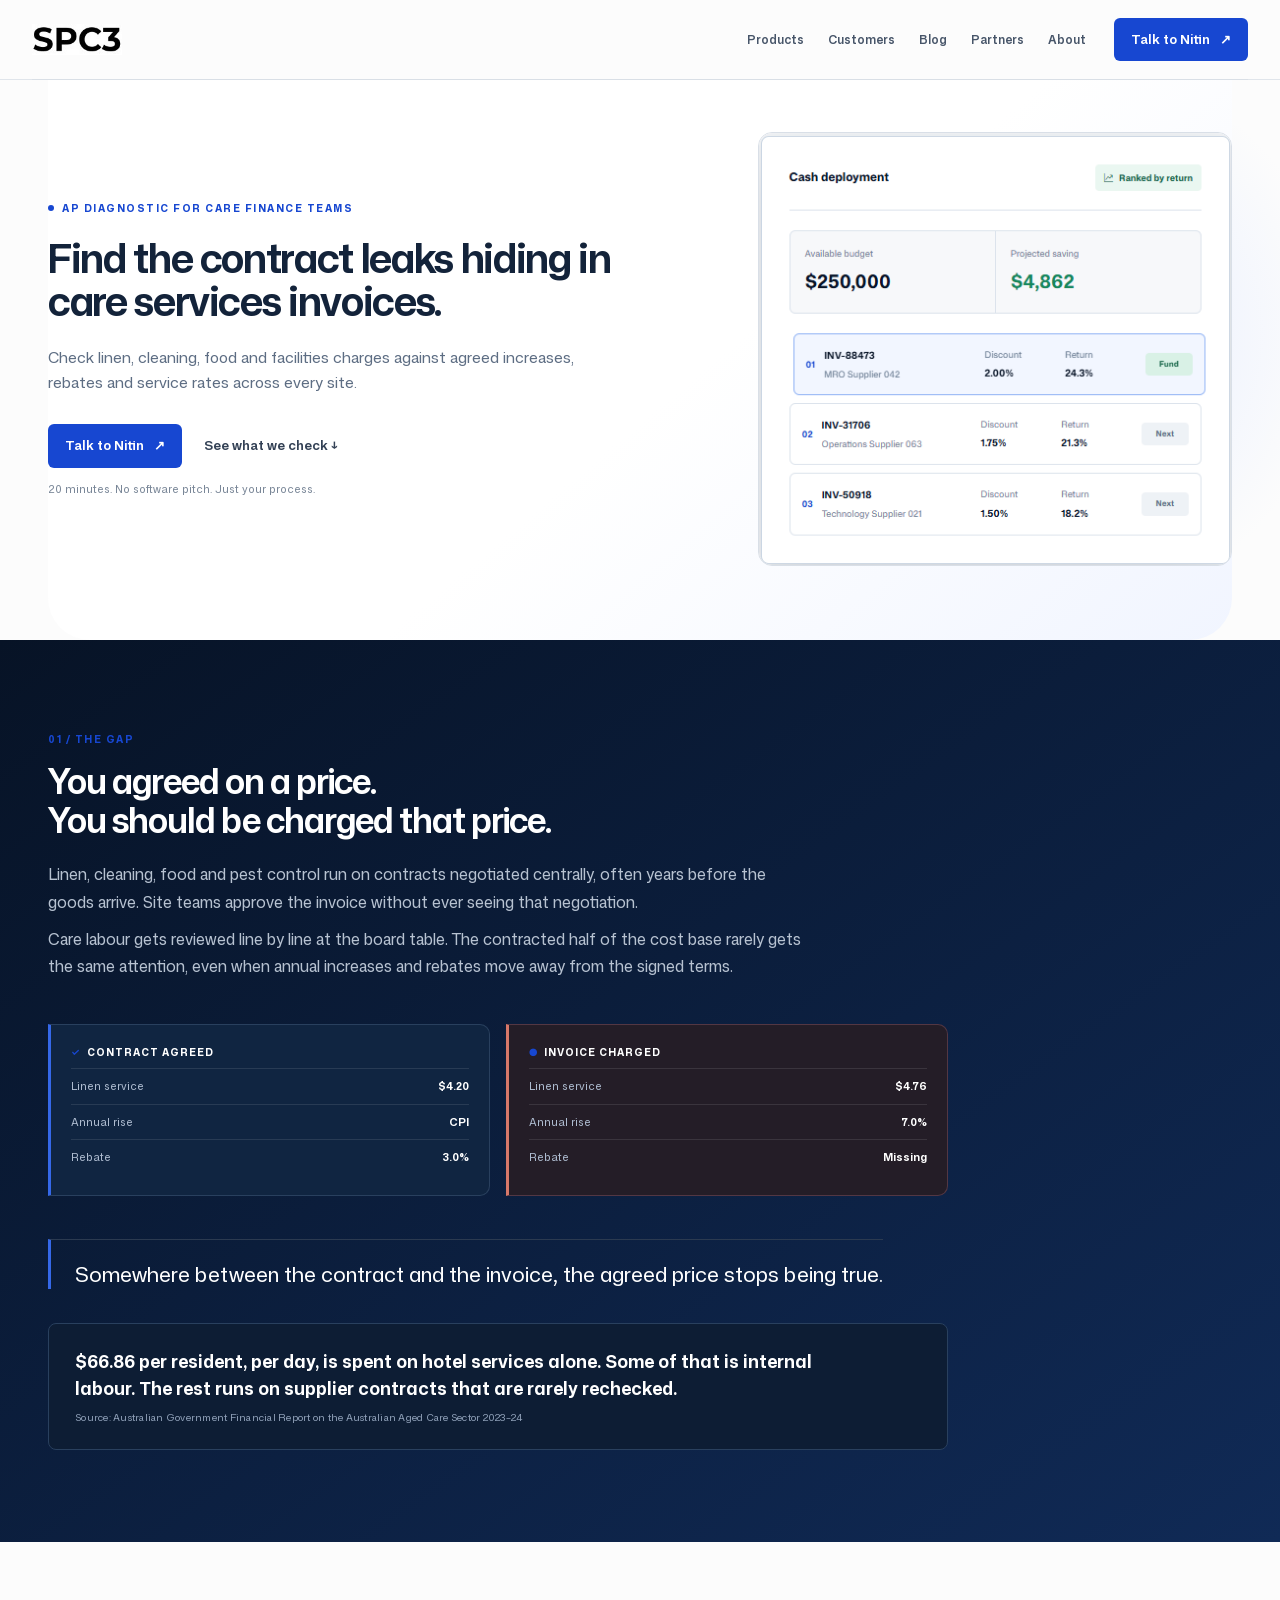
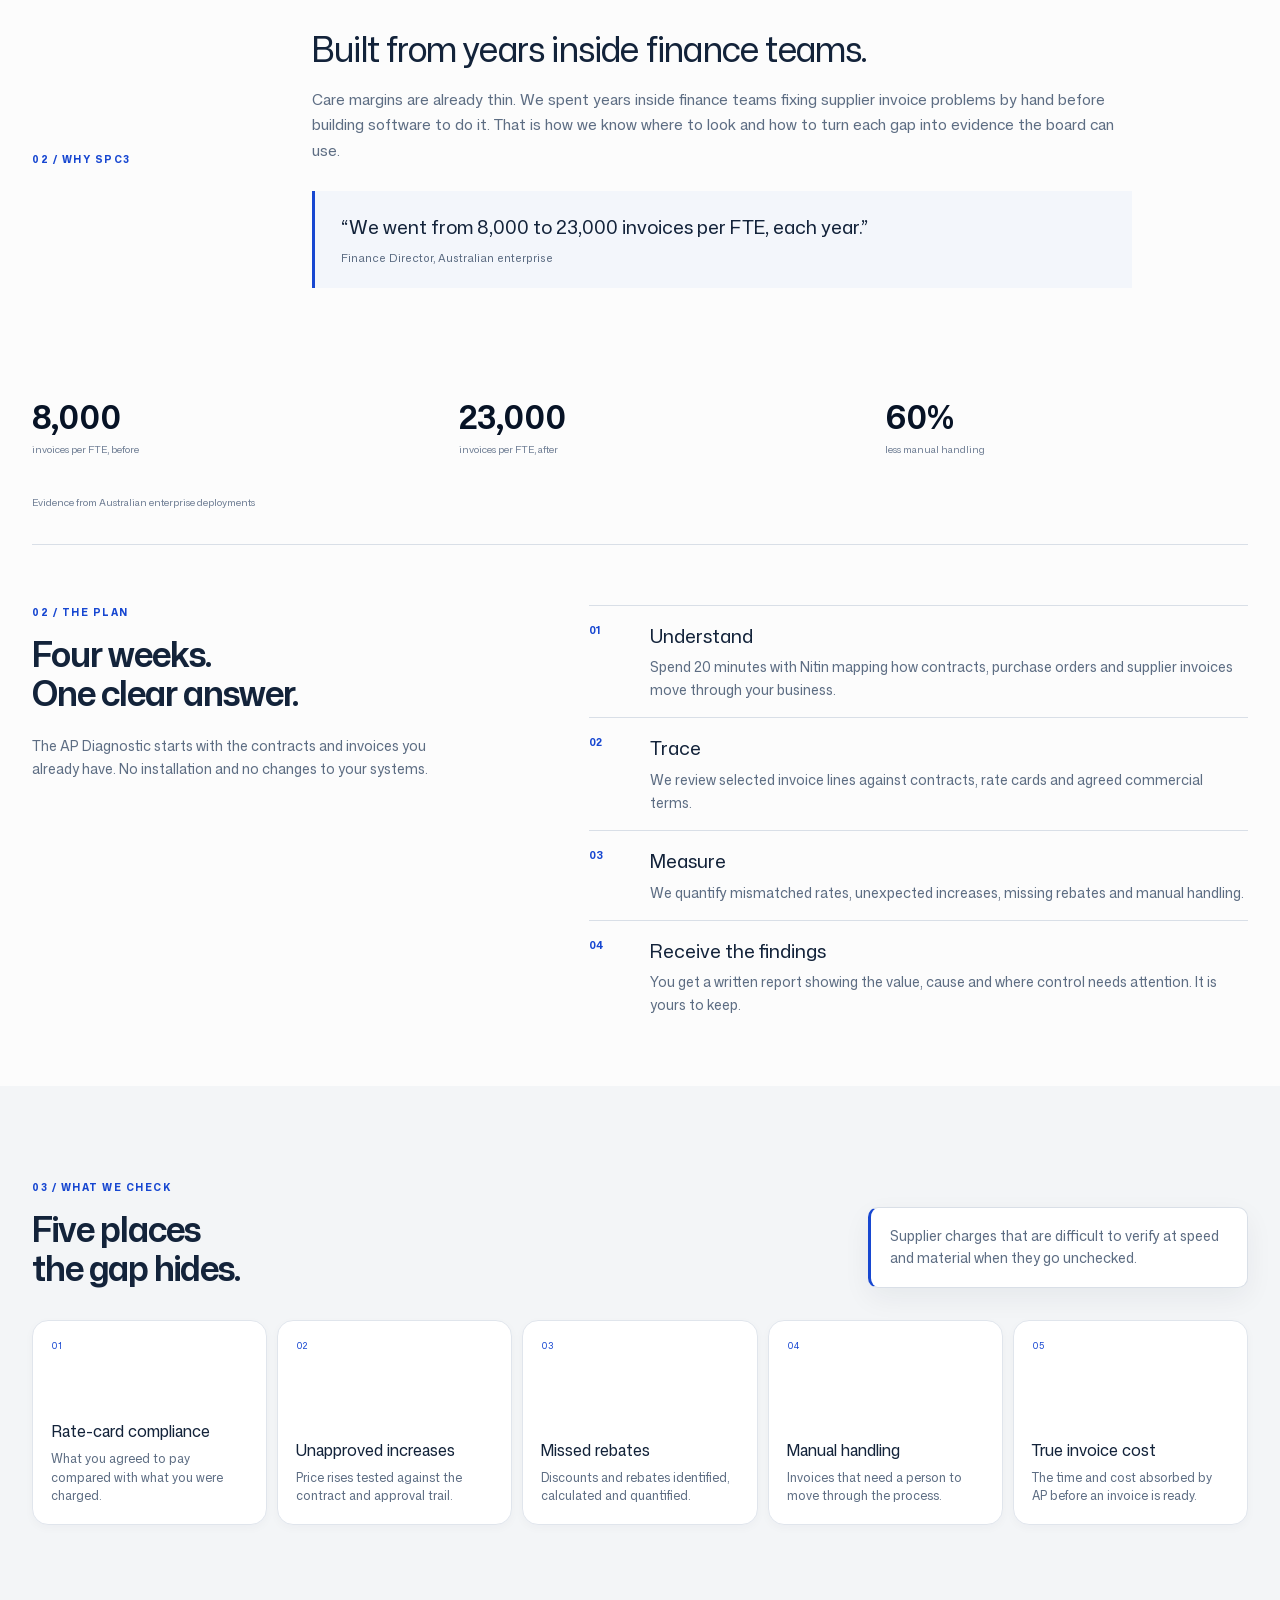
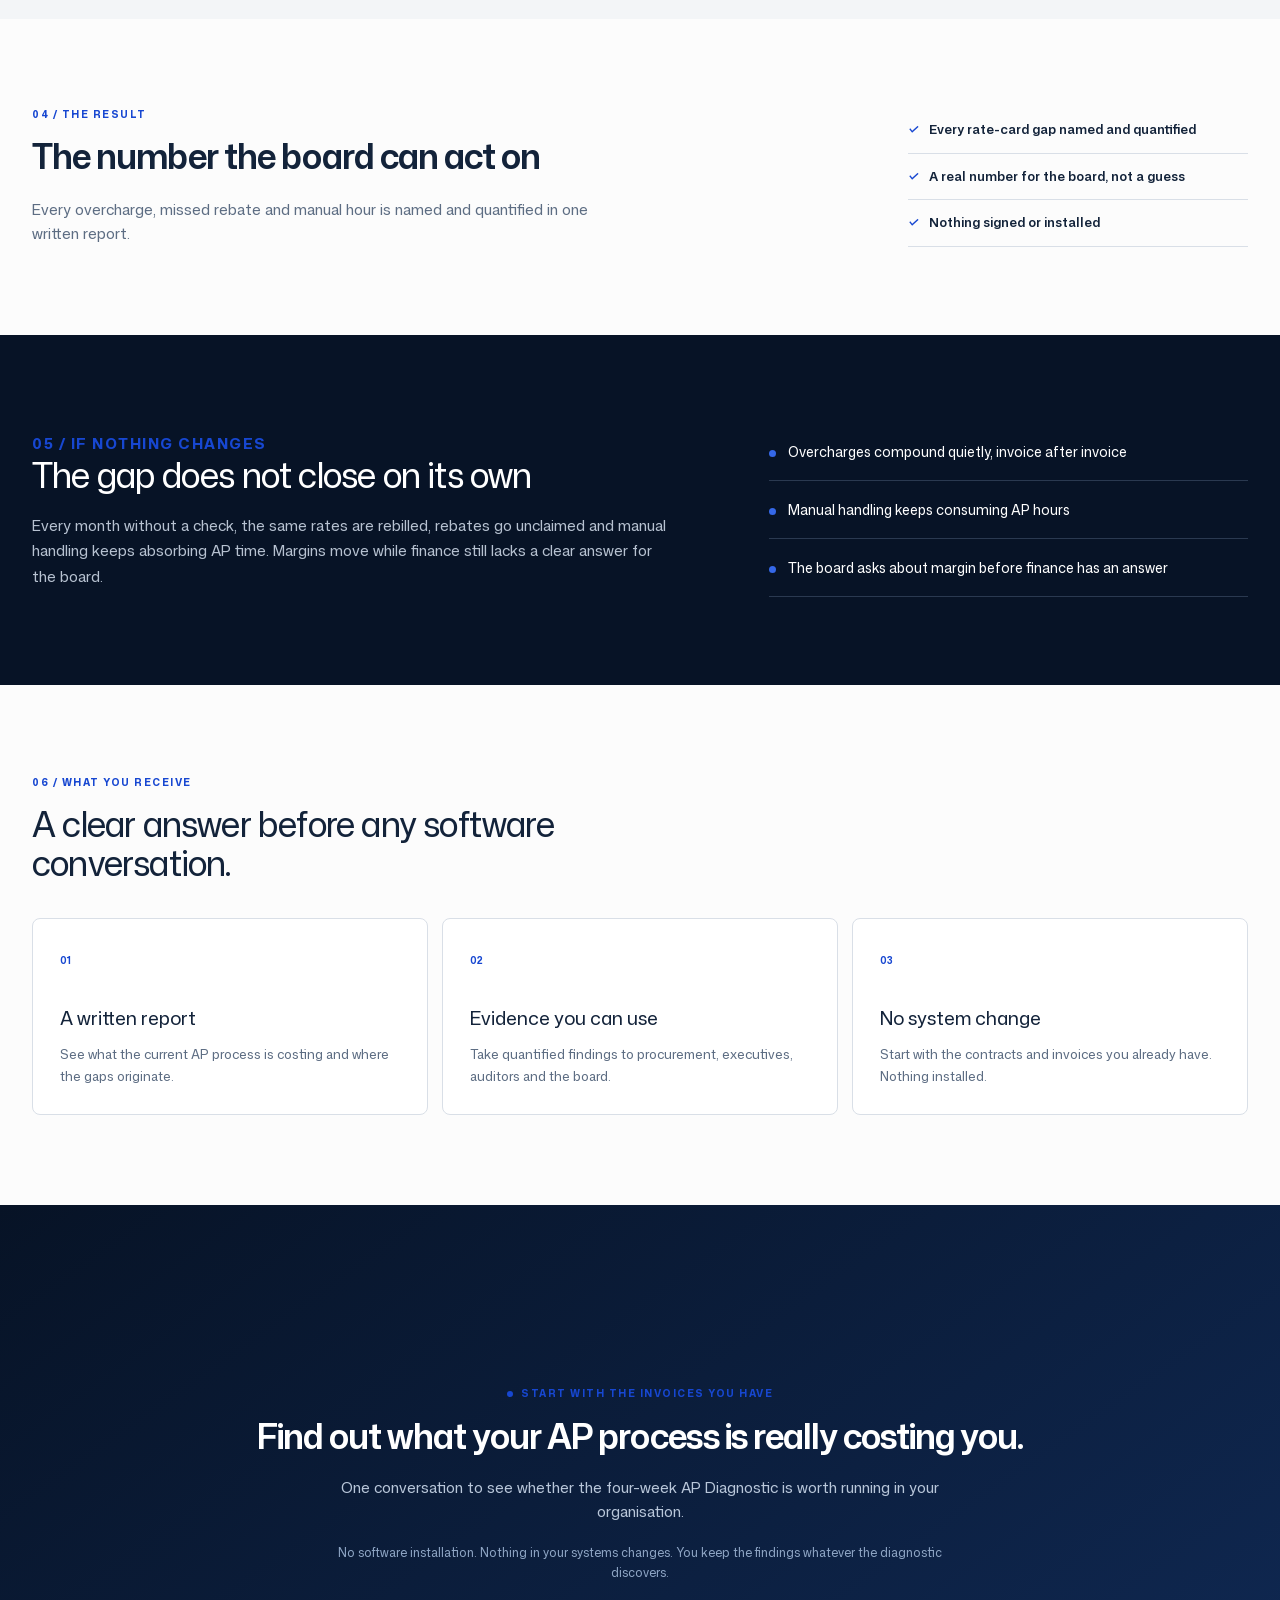
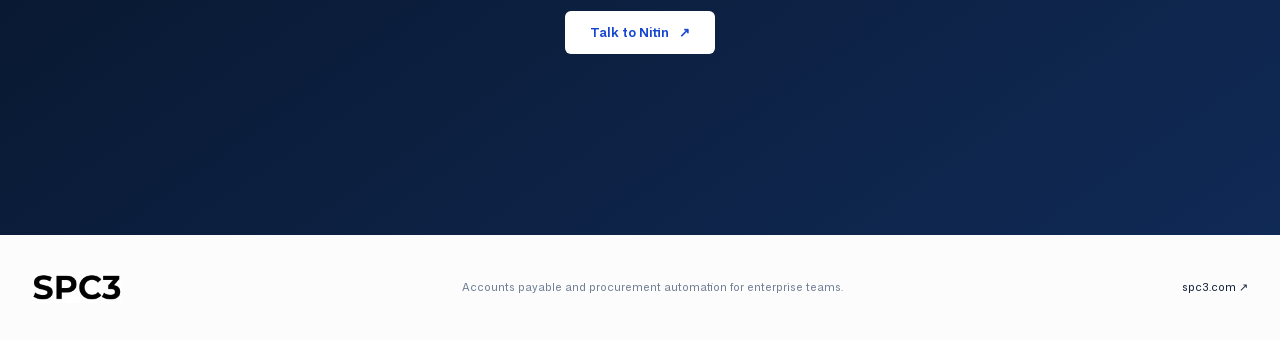
==== index.html @ e7e97928 "Align healthcare page with SPC3 brand and source copy" ====
<!DOCTYPE html><html lang="en"><head><meta charSet="utf-8"/><meta name="viewport" content="width=device-width, initial-scale=1"/><link rel="stylesheet" href="styles-v6.css?v=8"><title>Healthcare &amp; Aged Care AP Diagnostic | SPC3</title><meta name="description" content="Check linen, cleaning, food and facilities charges against agreed rates, rebates and service terms."/>
</head><body><main class="site care"><header class="nav wrap"><a class="logo" href="https://spc3.com/" aria-label="SPC3 home"><img src="[data-uri]" alt="SPC3"/></a><nav class="mainNav" aria-label="Main navigation"><a href="https://spc3.com/products">Products</a><a href="https://spc3.com/case-studies">Customers</a><a href="https://spc3.com/blogs">Blog</a><a href="https://spc3.com/partners">Partners</a><a href="https://spc3.com/aboutus">About</a></nav><a class="navCta" href="https://book.spc3mail.com/mr_upadhyay">Talk to Nitin <span>↗</span></a></header><section class="hero wrap"><div class="heroCopy"><p class="eyebrow"><i></i> <!-- -->AP Diagnostic for care finance teams</p><h1>Find the contract leaks hiding in care services invoices.</h1><p class="lead">Check linen, cleaning, food and facilities charges against agreed increases, rebates and service rates across every site.</p><div class="actions"><a class="primary" href="https://book.spc3mail.com/mr_upadhyay">Talk to Nitin <span>↗</span></a><a class="textLink" href="#checks">See what we check ↓</a></div><p class="reassure">20 minutes. No software pitch. Just your process.</p></div><div class="supplierVisual"><img src="cash-deployment.png?v=1" alt="Cash deployment ranked by return with budget, projected savings and invoice opportunities"/></div></section><section class="problem"><div class="wrap narrow"><p class="sectionNo">01 / THE GAP</p><h2>You agreed on a price.<br/>You should be charged that price.</h2><p>Linen, cleaning, food and pest control run on contracts negotiated centrally, often years before the goods arrive. Site teams approve the invoice without ever seeing that negotiation.</p><p>Care labour gets reviewed line by line at the board table. The contracted half of the cost base rarely gets the same attention, even when annual increases and rebates move away from the signed terms.</p><div class="comparison"><div class="rateBlock"><p><span>✓</span>Contract agreed</p><div class="rateRow"><span>Linen service</span><b>$4.20</b></div><div class="rateRow"><span>Annual rise</span><b>CPI</b></div><div class="rateRow"><span>Rebate</span><b>3.0%</b></div></div><div class="rateBlock danger"><p><span>●</span>Invoice charged</p><div class="rateRow"><span>Linen service</span><b>$4.76</b></div><div class="rateRow"><span>Annual rise</span><b>7.0%</b></div><div class="rateRow"><span>Rebate</span><b>Missing</b></div></div></div><blockquote>Somewhere between the contract and the invoice, the agreed price stops being true.</blockquote><aside class="contextStat"><strong>$66.86 per resident, per day, is spent on hotel services alone. Some of that is internal labour. The rest runs on supplier contracts that are rarely rechecked.</strong><span>Source: Australian Government Financial Report on the Australian Aged Care Sector 2023–24</span></aside></div></section><section class="guide wrap"><p class="sectionNo">02 / WHY SPC3</p><div><h2>Built from years inside finance teams.</h2><p>Care margins are already thin. We spent years inside finance teams fixing supplier invoice problems by hand before building software to do it. That is how we know where to look and how to turn each gap into evidence the board can use.</p><blockquote>“We went from 8,000 to 23,000 invoices per FTE, each year.” <span>Finance Director, Australian enterprise</span></blockquote></div></section><section class="proof wrap"><div><strong>8,000</strong><span>invoices per FTE, before</span></div><div><strong>23,000</strong><span>invoices per FTE, after</span></div><div><strong>60%</strong><span>less manual handling</span></div><p>Evidence from Australian enterprise deployments</p></section><section class="plan wrap"><div class="planIntro"><p class="sectionNo">02 / THE PLAN</p><h2>Four weeks.<br/>One clear answer.</h2><p>The AP Diagnostic starts with the contracts and invoices you already have. No installation and no changes to your systems.</p></div><div class="steps"><article><b>01</b><div><h3>Understand</h3><p>Spend 20 minutes with Nitin mapping how contracts, purchase orders and supplier invoices move through your business.</p></div></article><article><b>02</b><div><h3>Trace</h3><p>We review selected invoice lines against contracts, rate cards and agreed commercial terms.</p></div></article><article><b>03</b><div><h3>Measure</h3><p>We quantify mismatched rates, unexpected increases, missing rebates and manual handling.</p></div></article><article><b>04</b><div><h3>Receive the findings</h3><p>You get a written report showing the value, cause and where control needs attention. It is yours to keep.</p></div></article></div></section><section id="checks" class="checks"><div class="wrap"><p class="sectionNo">03 / WHAT WE CHECK</p><div class="checksHead"><h2>Five places<br/>the gap hides.</h2><p>Supplier charges that are difficult to verify at speed and material when they go unchecked.</p></div><div class="checkGrid"><article><span>0<!-- -->1</span><h3>Rate-card compliance</h3><p>What you agreed to pay compared with what you were charged.</p></article><article><span>0<!-- -->2</span><h3>Unapproved increases</h3><p>Price rises tested against the contract and approval trail.</p></article><article><span>0<!-- -->3</span><h3>Missed rebates</h3><p>Discounts and rebates identified, calculated and quantified.</p></article><article><span>0<!-- -->4</span><h3>Manual handling</h3><p>Invoices that need a person to move through the process.</p></article><article><span>0<!-- -->5</span><h3>True invoice cost</h3><p>The time and cost absorbed by AP before an invoice is ready.</p></article></div></div></section><section class="outcome wrap"><div><p class="sectionNo">04 / THE RESULT</p><h2>The number the board can act on</h2><p>Every overcharge, missed rebate and manual hour is named and quantified in one written report.</p></div><ul><li>Every rate-card gap named and quantified</li><li>A real number for the board, not a guess</li><li>Nothing signed or installed</li></ul></section><section class="risk"><div class="wrap"><div><p class="sectionNo">05 / IF NOTHING CHANGES</p><h2>The gap does not close on its own</h2><p>Every month without a check, the same rates are rebilled, rebates go unclaimed and manual handling keeps absorbing AP time. Margins move while finance still lacks a clear answer for the board.</p></div><ul><li>Overcharges compound quietly, invoice after invoice</li><li>Manual handling keeps consuming AP hours</li><li>The board asks about margin before finance has an answer</li></ul></div></section><section class="offer wrap"><p class="sectionNo">06 / WHAT YOU RECEIVE</p><h2>A clear answer before any software conversation.</h2><div><article><b>01</b><h3>A written report</h3><p>See what the current AP process is costing and where the gaps originate.</p></article><article><b>02</b><h3>Evidence you can use</h3><p>Take quantified findings to procurement, executives, auditors and the board.</p></article><article><b>03</b><h3>No system change</h3><p>Start with the contracts and invoices you already have. Nothing installed.</p></article></div></section><section class="finalCta"><div class="wrap"><p class="eyebrow light"><i></i> Start with the invoices you have</p><h2>Find out what your AP process is really costing you.</h2><p>One conversation to see whether the four-week AP Diagnostic is worth running in your organisation.</p><p class="finalNote">No software installation. Nothing in your systems changes. You keep the findings whatever the diagnostic discovers.</p><a class="primary pale" href="https://book.spc3mail.com/mr_upadhyay">Talk to Nitin <span>↗</span></a></div></section><footer class="wrap"><a class="logo" href="https://spc3.com/" aria-label="SPC3 home"><img src="[data-uri]" alt="SPC3"/></a><p>Accounts payable and procurement automation for enterprise teams.</p><a href="https://spc3.com/">spc3.com ↗</a></footer></main></body></html>
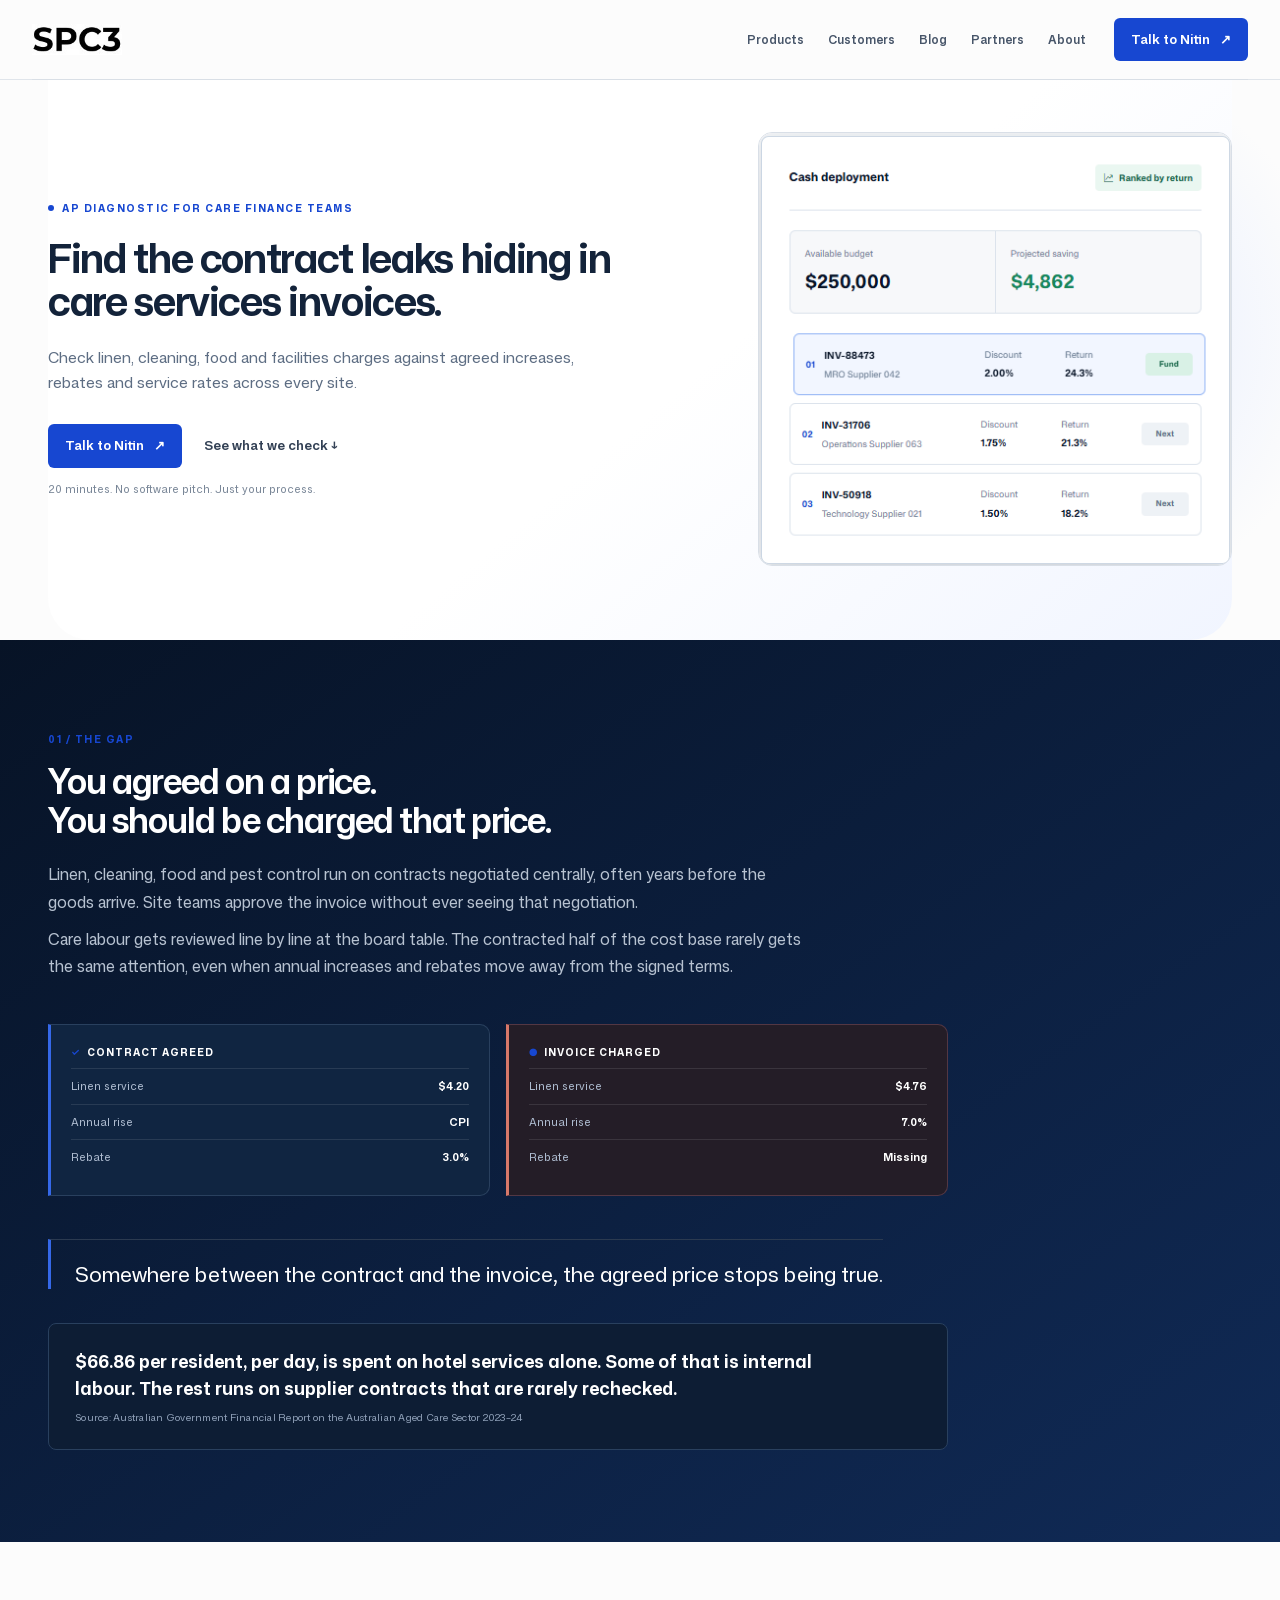
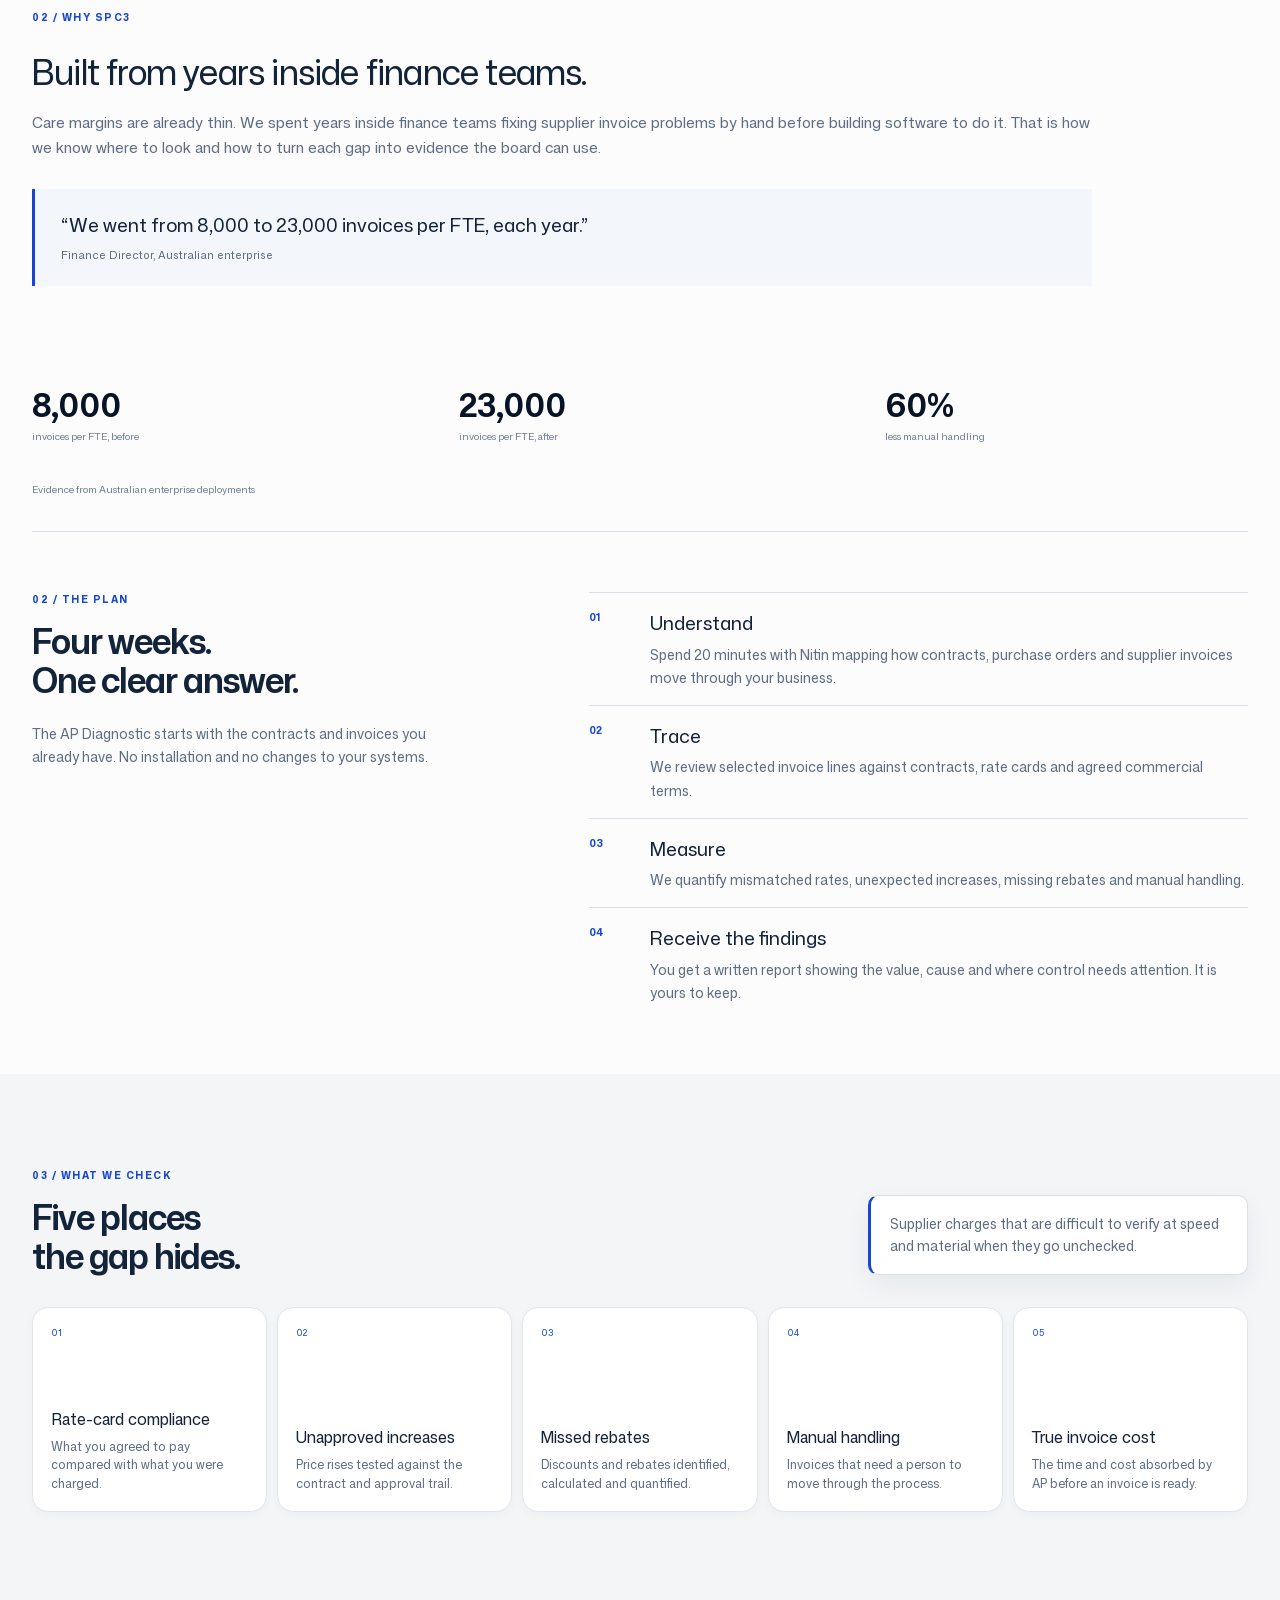
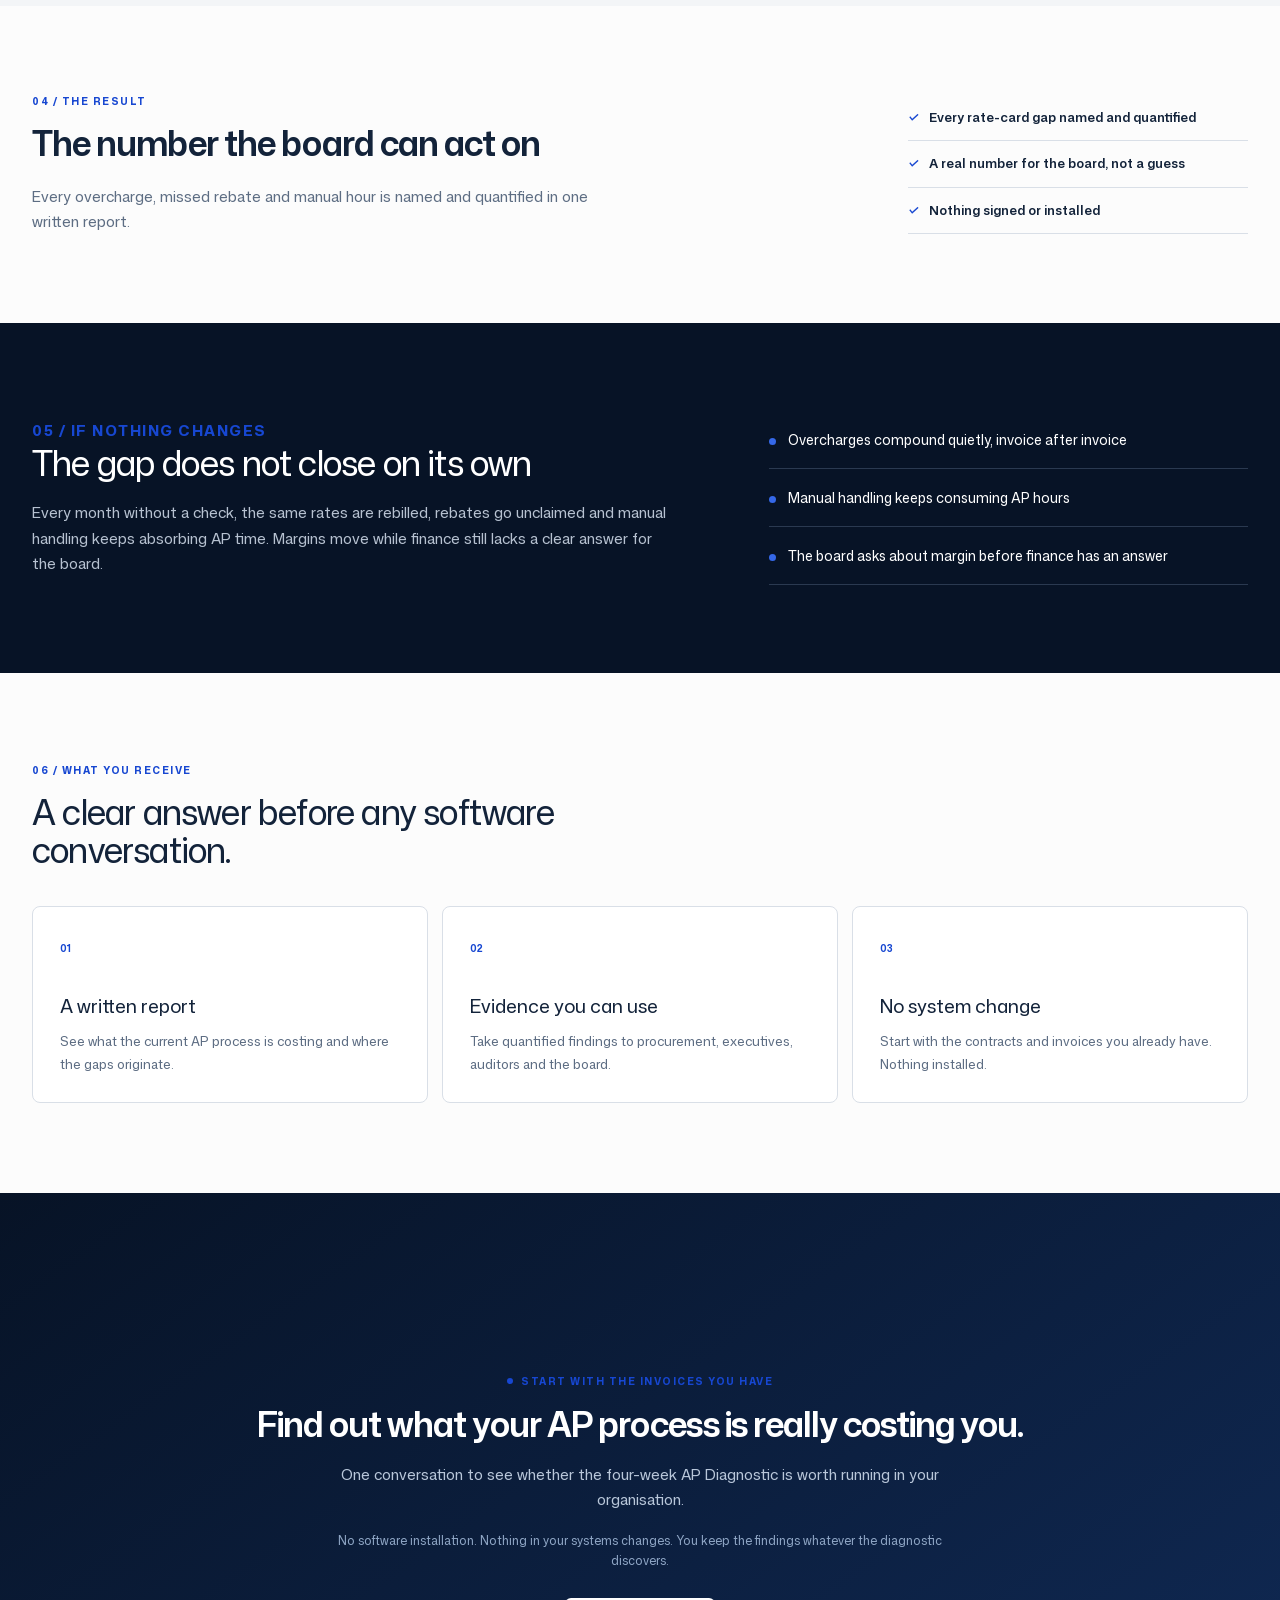
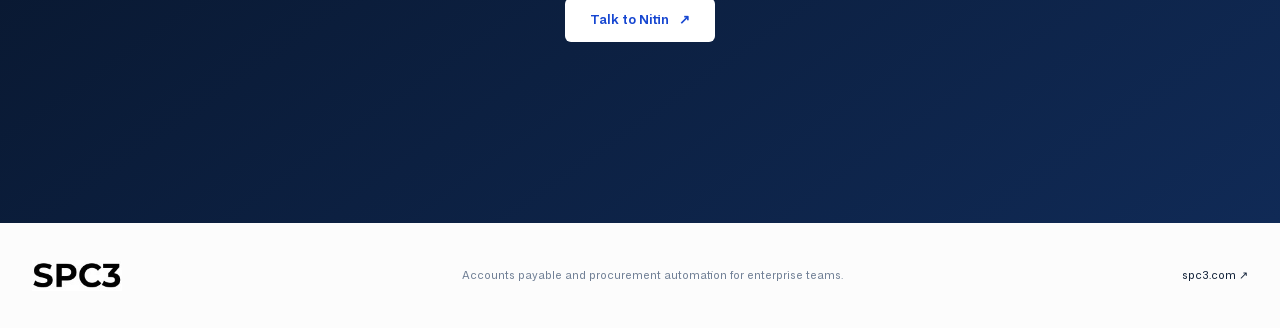
==== commit 43d8e6e4: "Left align Why SPC3 section" ====
--- a/index.html
+++ b/index.html
@@ -1,2 +1,2 @@
-<!DOCTYPE html><html lang="en"><head><meta charSet="utf-8"/><meta name="viewport" content="width=device-width, initial-scale=1"/><link rel="stylesheet" href="styles-v6.css?v=8"><title>Healthcare &amp; Aged Care AP Diagnostic | SPC3</title><meta name="description" content="Check linen, cleaning, food and facilities charges against agreed rates, rebates and service terms."/>
+<!DOCTYPE html><html lang="en"><head><meta charSet="utf-8"/><meta name="viewport" content="width=device-width, initial-scale=1"/><link rel="stylesheet" href="styles-v6.css?v=9"><title>Healthcare &amp; Aged Care AP Diagnostic | SPC3</title><meta name="description" content="Check linen, cleaning, food and facilities charges against agreed rates, rebates and service terms."/>
 </head><body><main class="site care"><header class="nav wrap"><a class="logo" href="https://spc3.com/" aria-label="SPC3 home"><img src="[data-uri]" alt="SPC3"/></a><nav class="mainNav" aria-label="Main navigation"><a href="https://spc3.com/products">Products</a><a href="https://spc3.com/case-studies">Customers</a><a href="https://spc3.com/blogs">Blog</a><a href="https://spc3.com/partners">Partners</a><a href="https://spc3.com/aboutus">About</a></nav><a class="navCta" href="https://book.spc3mail.com/mr_upadhyay">Talk to Nitin <span>↗</span></a></header><section class="hero wrap"><div class="heroCopy"><p class="eyebrow"><i></i> <!-- -->AP Diagnostic for care finance teams</p><h1>Find the contract leaks hiding in care services invoices.</h1><p class="lead">Check linen, cleaning, food and facilities charges against agreed increases, rebates and service rates across every site.</p><div class="actions"><a class="primary" href="https://book.spc3mail.com/mr_upadhyay">Talk to Nitin <span>↗</span></a><a class="textLink" href="#checks">See what we check ↓</a></div><p class="reassure">20 minutes. No software pitch. Just your process.</p></div><div class="supplierVisual"><img src="cash-deployment.png?v=1" alt="Cash deployment ranked by return with budget, projected savings and invoice opportunities"/></div></section><section class="problem"><div class="wrap narrow"><p class="sectionNo">01 / THE GAP</p><h2>You agreed on a price.<br/>You should be charged that price.</h2><p>Linen, cleaning, food and pest control run on contracts negotiated centrally, often years before the goods arrive. Site teams approve the invoice without ever seeing that negotiation.</p><p>Care labour gets reviewed line by line at the board table. The contracted half of the cost base rarely gets the same attention, even when annual increases and rebates move away from the signed terms.</p><div class="comparison"><div class="rateBlock"><p><span>✓</span>Contract agreed</p><div class="rateRow"><span>Linen service</span><b>$4.20</b></div><div class="rateRow"><span>Annual rise</span><b>CPI</b></div><div class="rateRow"><span>Rebate</span><b>3.0%</b></div></div><div class="rateBlock danger"><p><span>●</span>Invoice charged</p><div class="rateRow"><span>Linen service</span><b>$4.76</b></div><div class="rateRow"><span>Annual rise</span><b>7.0%</b></div><div class="rateRow"><span>Rebate</span><b>Missing</b></div></div></div><blockquote>Somewhere between the contract and the invoice, the agreed price stops being true.</blockquote><aside class="contextStat"><strong>$66.86 per resident, per day, is spent on hotel services alone. Some of that is internal labour. The rest runs on supplier contracts that are rarely rechecked.</strong><span>Source: Australian Government Financial Report on the Australian Aged Care Sector 2023–24</span></aside></div></section><section class="guide wrap"><p class="sectionNo">02 / WHY SPC3</p><div><h2>Built from years inside finance teams.</h2><p>Care margins are already thin. We spent years inside finance teams fixing supplier invoice problems by hand before building software to do it. That is how we know where to look and how to turn each gap into evidence the board can use.</p><blockquote>“We went from 8,000 to 23,000 invoices per FTE, each year.” <span>Finance Director, Australian enterprise</span></blockquote></div></section><section class="proof wrap"><div><strong>8,000</strong><span>invoices per FTE, before</span></div><div><strong>23,000</strong><span>invoices per FTE, after</span></div><div><strong>60%</strong><span>less manual handling</span></div><p>Evidence from Australian enterprise deployments</p></section><section class="plan wrap"><div class="planIntro"><p class="sectionNo">02 / THE PLAN</p><h2>Four weeks.<br/>One clear answer.</h2><p>The AP Diagnostic starts with the contracts and invoices you already have. No installation and no changes to your systems.</p></div><div class="steps"><article><b>01</b><div><h3>Understand</h3><p>Spend 20 minutes with Nitin mapping how contracts, purchase orders and supplier invoices move through your business.</p></div></article><article><b>02</b><div><h3>Trace</h3><p>We review selected invoice lines against contracts, rate cards and agreed commercial terms.</p></div></article><article><b>03</b><div><h3>Measure</h3><p>We quantify mismatched rates, unexpected increases, missing rebates and manual handling.</p></div></article><article><b>04</b><div><h3>Receive the findings</h3><p>You get a written report showing the value, cause and where control needs attention. It is yours to keep.</p></div></article></div></section><section id="checks" class="checks"><div class="wrap"><p class="sectionNo">03 / WHAT WE CHECK</p><div class="checksHead"><h2>Five places<br/>the gap hides.</h2><p>Supplier charges that are difficult to verify at speed and material when they go unchecked.</p></div><div class="checkGrid"><article><span>0<!-- -->1</span><h3>Rate-card compliance</h3><p>What you agreed to pay compared with what you were charged.</p></article><article><span>0<!-- -->2</span><h3>Unapproved increases</h3><p>Price rises tested against the contract and approval trail.</p></article><article><span>0<!-- -->3</span><h3>Missed rebates</h3><p>Discounts and rebates identified, calculated and quantified.</p></article><article><span>0<!-- -->4</span><h3>Manual handling</h3><p>Invoices that need a person to move through the process.</p></article><article><span>0<!-- -->5</span><h3>True invoice cost</h3><p>The time and cost absorbed by AP before an invoice is ready.</p></article></div></div></section><section class="outcome wrap"><div><p class="sectionNo">04 / THE RESULT</p><h2>The number the board can act on</h2><p>Every overcharge, missed rebate and manual hour is named and quantified in one written report.</p></div><ul><li>Every rate-card gap named and quantified</li><li>A real number for the board, not a guess</li><li>Nothing signed or installed</li></ul></section><section class="risk"><div class="wrap"><div><p class="sectionNo">05 / IF NOTHING CHANGES</p><h2>The gap does not close on its own</h2><p>Every month without a check, the same rates are rebilled, rebates go unclaimed and manual handling keeps absorbing AP time. Margins move while finance still lacks a clear answer for the board.</p></div><ul><li>Overcharges compound quietly, invoice after invoice</li><li>Manual handling keeps consuming AP hours</li><li>The board asks about margin before finance has an answer</li></ul></div></section><section class="offer wrap"><p class="sectionNo">06 / WHAT YOU RECEIVE</p><h2>A clear answer before any software conversation.</h2><div><article><b>01</b><h3>A written report</h3><p>See what the current AP process is costing and where the gaps originate.</p></article><article><b>02</b><h3>Evidence you can use</h3><p>Take quantified findings to procurement, executives, auditors and the board.</p></article><article><b>03</b><h3>No system change</h3><p>Start with the contracts and invoices you already have. Nothing installed.</p></article></div></section><section class="finalCta"><div class="wrap"><p class="eyebrow light"><i></i> Start with the invoices you have</p><h2>Find out what your AP process is really costing you.</h2><p>One conversation to see whether the four-week AP Diagnostic is worth running in your organisation.</p><p class="finalNote">No software installation. Nothing in your systems changes. You keep the findings whatever the diagnostic discovers.</p><a class="primary pale" href="https://book.spc3mail.com/mr_upadhyay">Talk to Nitin <span>↗</span></a></div></section><footer class="wrap"><a class="logo" href="https://spc3.com/" aria-label="SPC3 home"><img src="[data-uri]" alt="SPC3"/></a><p>Accounts payable and procurement automation for enterprise teams.</p><a href="https://spc3.com/">spc3.com ↗</a></footer></main></body></html>
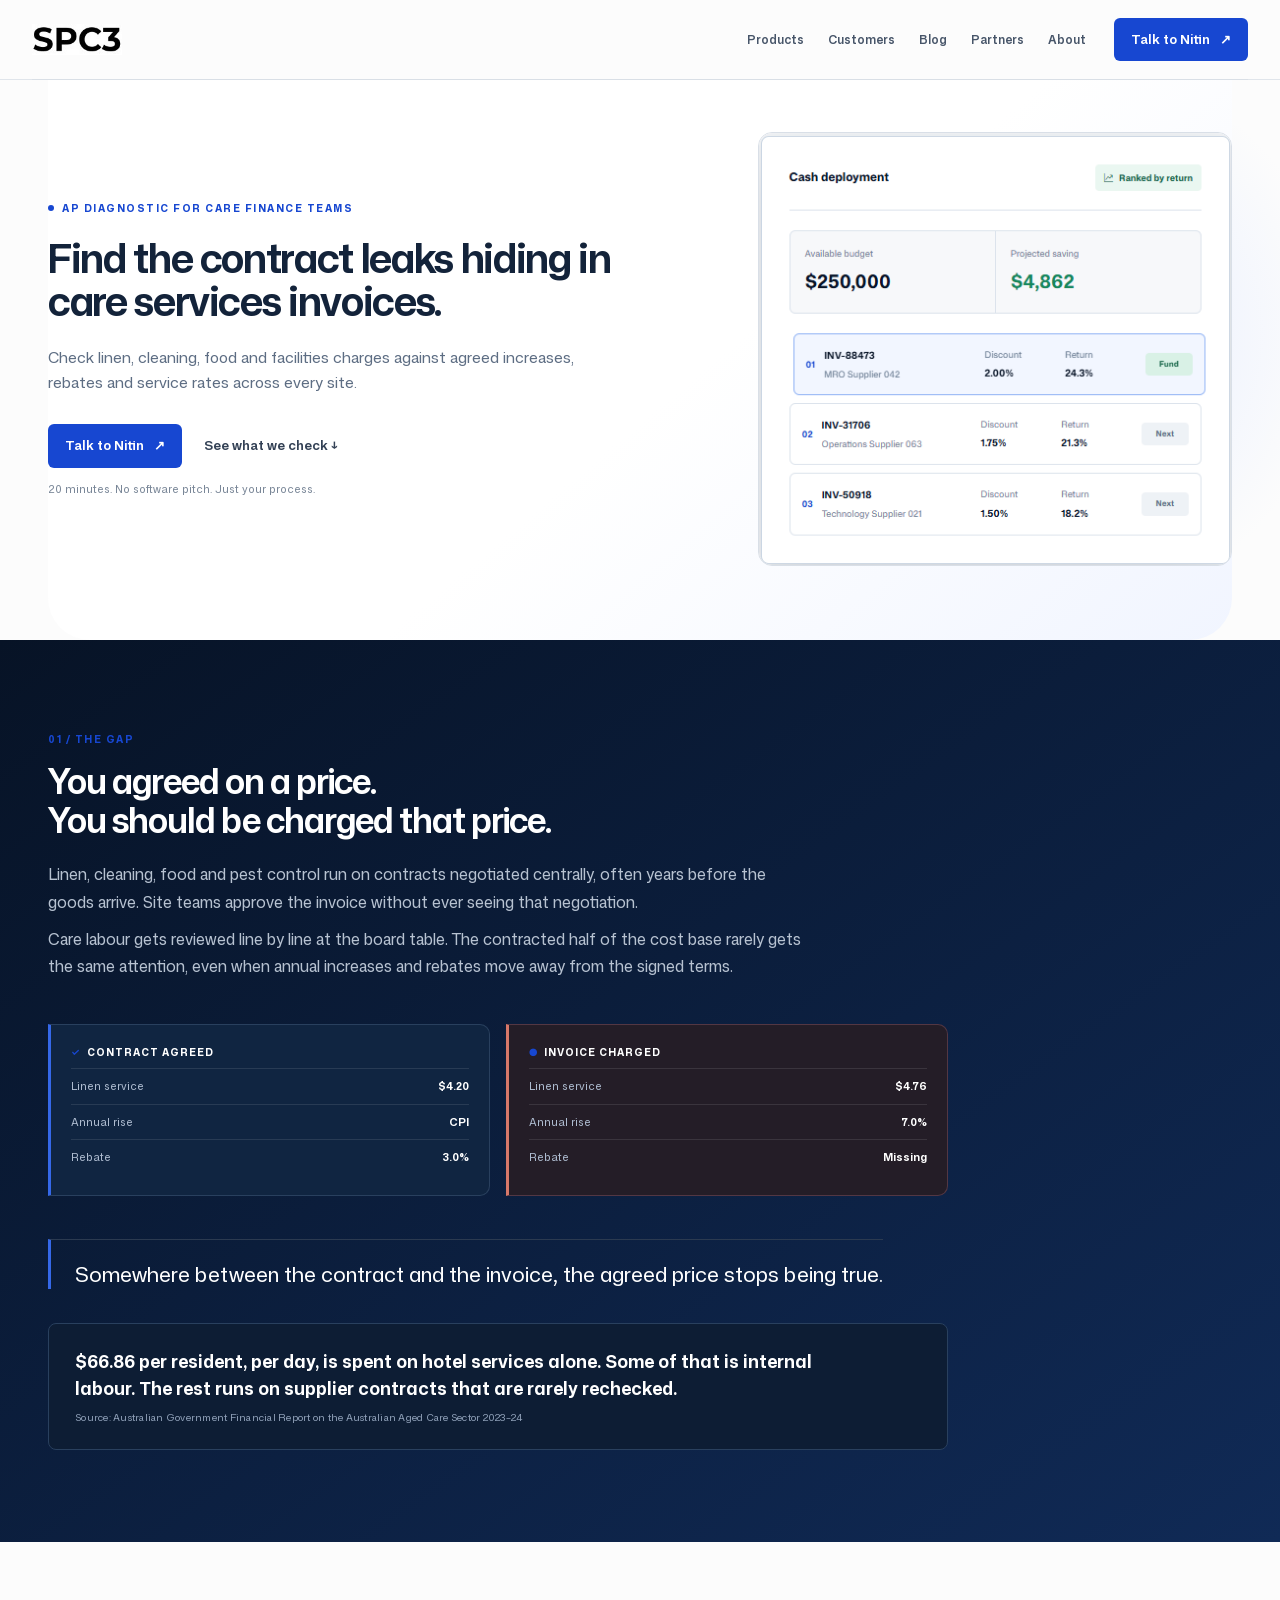
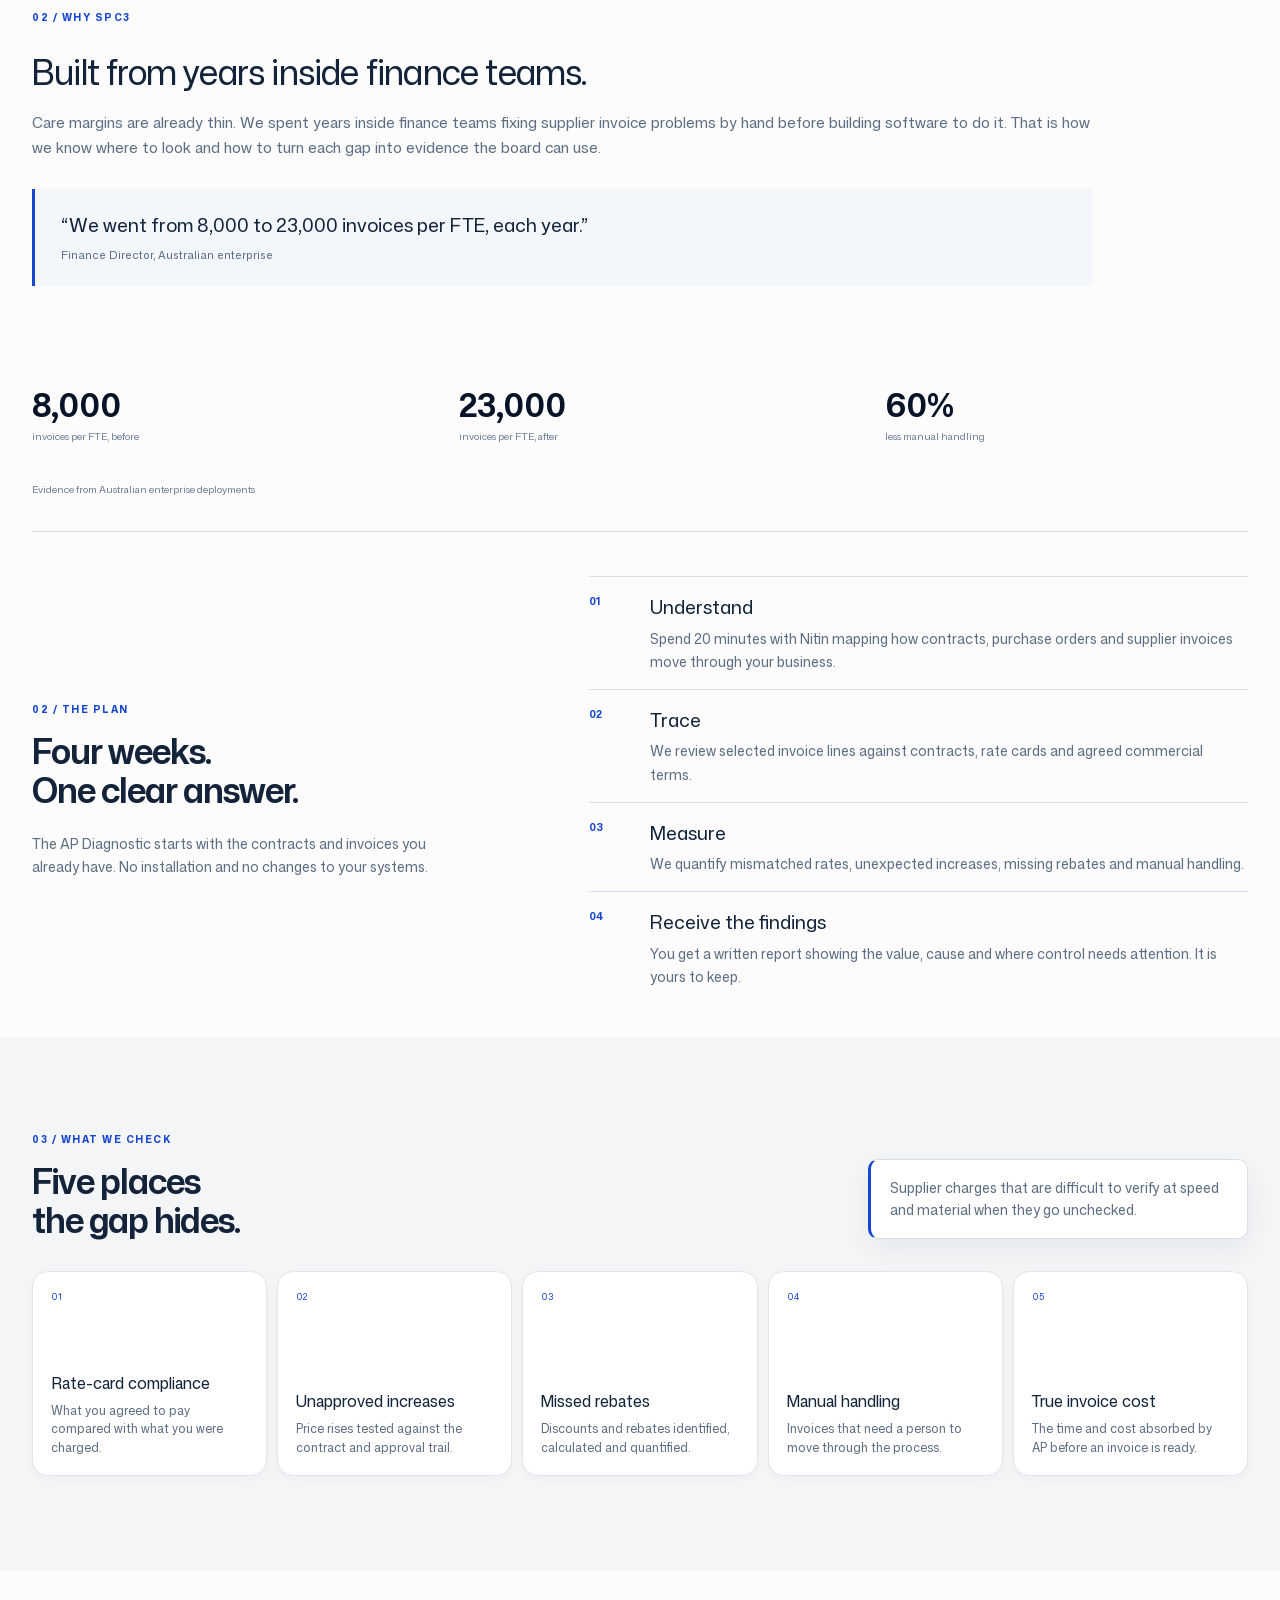
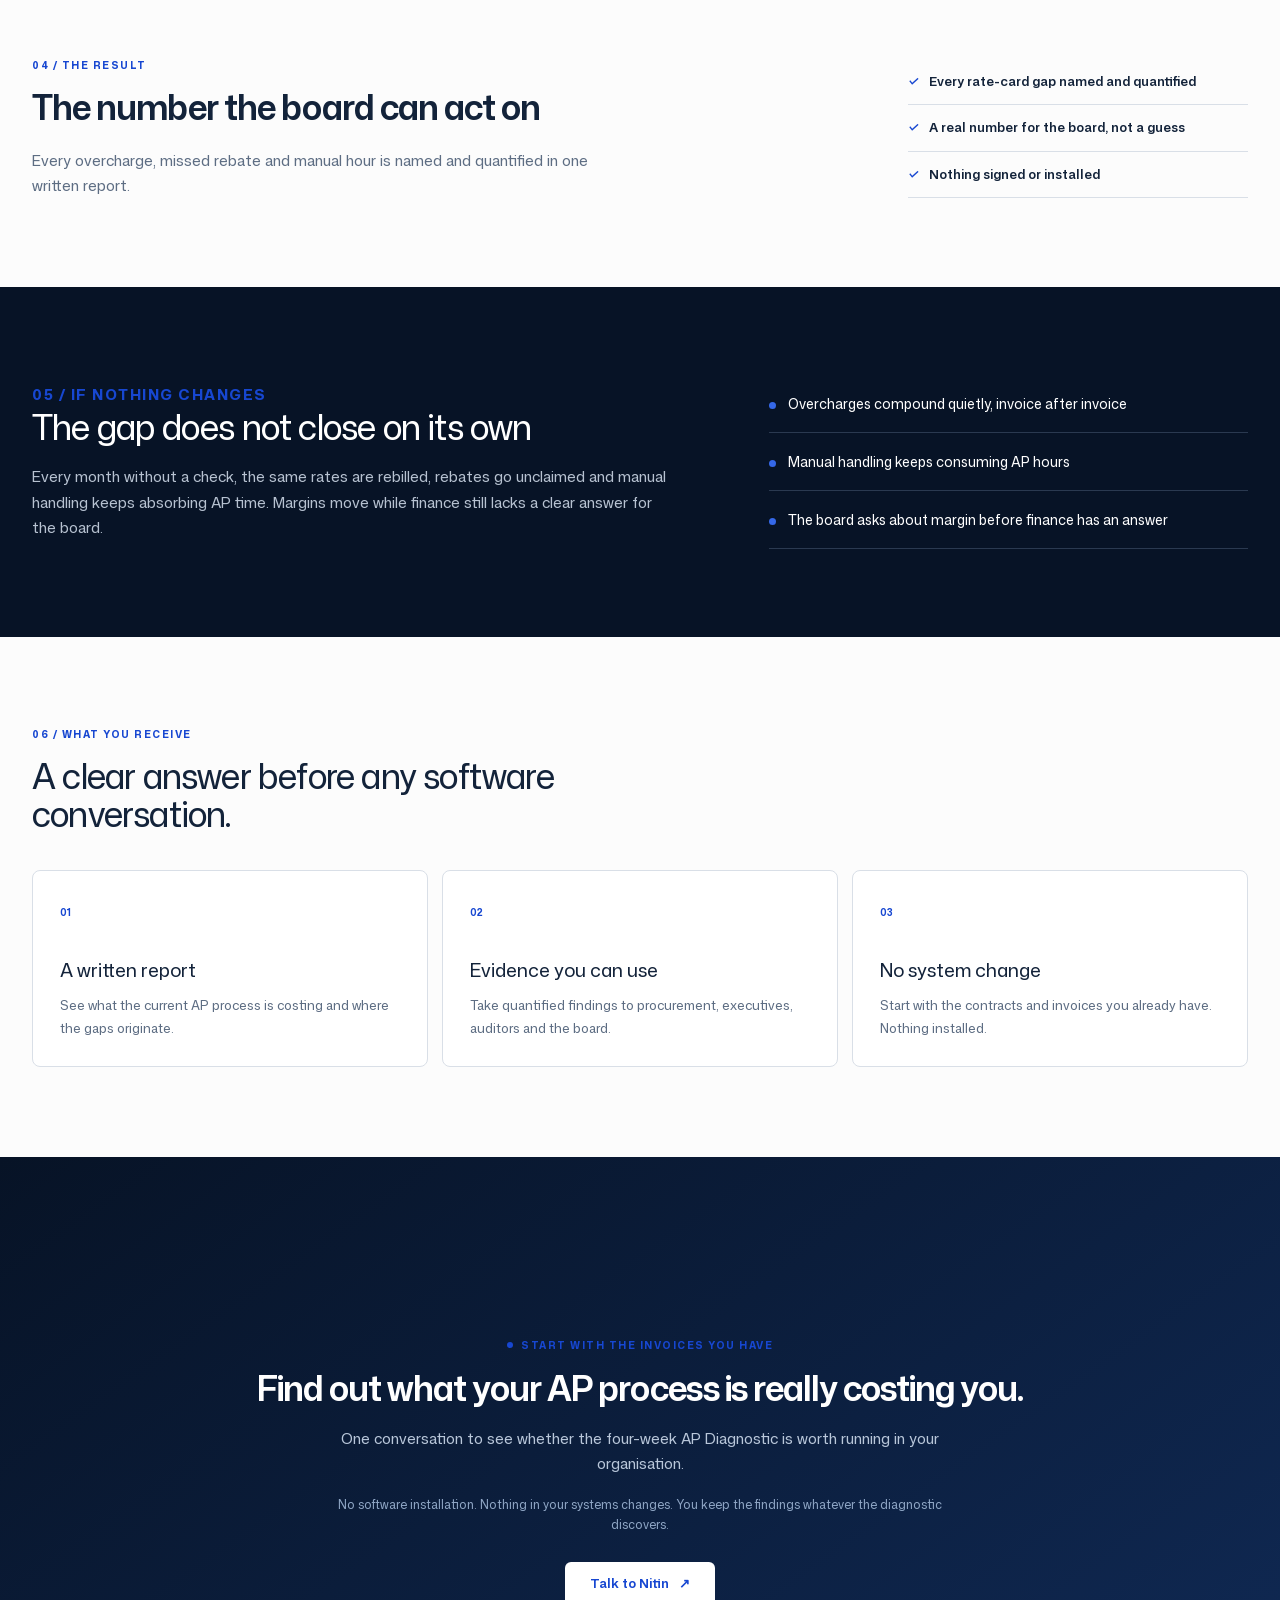
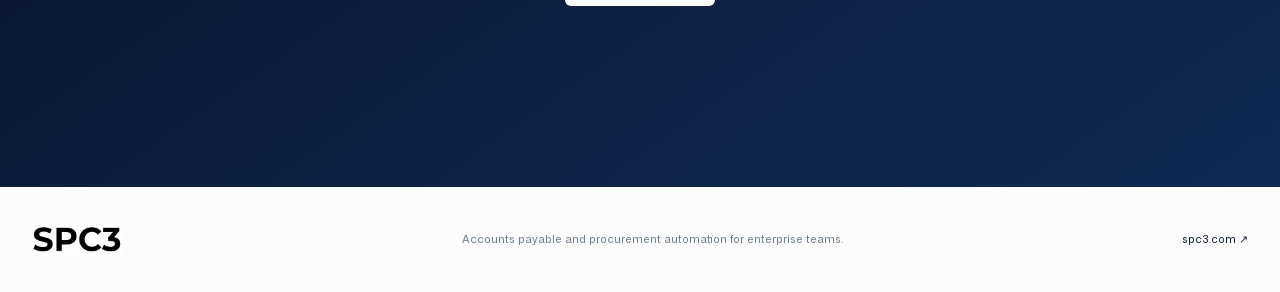
==== commit f9200dd7: "Balance plan section spacing" ====
--- a/index.html
+++ b/index.html
@@ -1,2 +1,2 @@
-<!DOCTYPE html><html lang="en"><head><meta charSet="utf-8"/><meta name="viewport" content="width=device-width, initial-scale=1"/><link rel="stylesheet" href="styles-v6.css?v=9"><title>Healthcare &amp; Aged Care AP Diagnostic | SPC3</title><meta name="description" content="Check linen, cleaning, food and facilities charges against agreed rates, rebates and service terms."/>
+<!DOCTYPE html><html lang="en"><head><meta charSet="utf-8"/><meta name="viewport" content="width=device-width, initial-scale=1"/><link rel="stylesheet" href="styles-v6.css?v=10"><title>Healthcare &amp; Aged Care AP Diagnostic | SPC3</title><meta name="description" content="Check linen, cleaning, food and facilities charges against agreed rates, rebates and service terms."/>
 </head><body><main class="site care"><header class="nav wrap"><a class="logo" href="https://spc3.com/" aria-label="SPC3 home"><img src="[data-uri]" alt="SPC3"/></a><nav class="mainNav" aria-label="Main navigation"><a href="https://spc3.com/products">Products</a><a href="https://spc3.com/case-studies">Customers</a><a href="https://spc3.com/blogs">Blog</a><a href="https://spc3.com/partners">Partners</a><a href="https://spc3.com/aboutus">About</a></nav><a class="navCta" href="https://book.spc3mail.com/mr_upadhyay">Talk to Nitin <span>↗</span></a></header><section class="hero wrap"><div class="heroCopy"><p class="eyebrow"><i></i> <!-- -->AP Diagnostic for care finance teams</p><h1>Find the contract leaks hiding in care services invoices.</h1><p class="lead">Check linen, cleaning, food and facilities charges against agreed increases, rebates and service rates across every site.</p><div class="actions"><a class="primary" href="https://book.spc3mail.com/mr_upadhyay">Talk to Nitin <span>↗</span></a><a class="textLink" href="#checks">See what we check ↓</a></div><p class="reassure">20 minutes. No software pitch. Just your process.</p></div><div class="supplierVisual"><img src="cash-deployment.png?v=1" alt="Cash deployment ranked by return with budget, projected savings and invoice opportunities"/></div></section><section class="problem"><div class="wrap narrow"><p class="sectionNo">01 / THE GAP</p><h2>You agreed on a price.<br/>You should be charged that price.</h2><p>Linen, cleaning, food and pest control run on contracts negotiated centrally, often years before the goods arrive. Site teams approve the invoice without ever seeing that negotiation.</p><p>Care labour gets reviewed line by line at the board table. The contracted half of the cost base rarely gets the same attention, even when annual increases and rebates move away from the signed terms.</p><div class="comparison"><div class="rateBlock"><p><span>✓</span>Contract agreed</p><div class="rateRow"><span>Linen service</span><b>$4.20</b></div><div class="rateRow"><span>Annual rise</span><b>CPI</b></div><div class="rateRow"><span>Rebate</span><b>3.0%</b></div></div><div class="rateBlock danger"><p><span>●</span>Invoice charged</p><div class="rateRow"><span>Linen service</span><b>$4.76</b></div><div class="rateRow"><span>Annual rise</span><b>7.0%</b></div><div class="rateRow"><span>Rebate</span><b>Missing</b></div></div></div><blockquote>Somewhere between the contract and the invoice, the agreed price stops being true.</blockquote><aside class="contextStat"><strong>$66.86 per resident, per day, is spent on hotel services alone. Some of that is internal labour. The rest runs on supplier contracts that are rarely rechecked.</strong><span>Source: Australian Government Financial Report on the Australian Aged Care Sector 2023–24</span></aside></div></section><section class="guide wrap"><p class="sectionNo">02 / WHY SPC3</p><div><h2>Built from years inside finance teams.</h2><p>Care margins are already thin. We spent years inside finance teams fixing supplier invoice problems by hand before building software to do it. That is how we know where to look and how to turn each gap into evidence the board can use.</p><blockquote>“We went from 8,000 to 23,000 invoices per FTE, each year.” <span>Finance Director, Australian enterprise</span></blockquote></div></section><section class="proof wrap"><div><strong>8,000</strong><span>invoices per FTE, before</span></div><div><strong>23,000</strong><span>invoices per FTE, after</span></div><div><strong>60%</strong><span>less manual handling</span></div><p>Evidence from Australian enterprise deployments</p></section><section class="plan wrap"><div class="planIntro"><p class="sectionNo">02 / THE PLAN</p><h2>Four weeks.<br/>One clear answer.</h2><p>The AP Diagnostic starts with the contracts and invoices you already have. No installation and no changes to your systems.</p></div><div class="steps"><article><b>01</b><div><h3>Understand</h3><p>Spend 20 minutes with Nitin mapping how contracts, purchase orders and supplier invoices move through your business.</p></div></article><article><b>02</b><div><h3>Trace</h3><p>We review selected invoice lines against contracts, rate cards and agreed commercial terms.</p></div></article><article><b>03</b><div><h3>Measure</h3><p>We quantify mismatched rates, unexpected increases, missing rebates and manual handling.</p></div></article><article><b>04</b><div><h3>Receive the findings</h3><p>You get a written report showing the value, cause and where control needs attention. It is yours to keep.</p></div></article></div></section><section id="checks" class="checks"><div class="wrap"><p class="sectionNo">03 / WHAT WE CHECK</p><div class="checksHead"><h2>Five places<br/>the gap hides.</h2><p>Supplier charges that are difficult to verify at speed and material when they go unchecked.</p></div><div class="checkGrid"><article><span>0<!-- -->1</span><h3>Rate-card compliance</h3><p>What you agreed to pay compared with what you were charged.</p></article><article><span>0<!-- -->2</span><h3>Unapproved increases</h3><p>Price rises tested against the contract and approval trail.</p></article><article><span>0<!-- -->3</span><h3>Missed rebates</h3><p>Discounts and rebates identified, calculated and quantified.</p></article><article><span>0<!-- -->4</span><h3>Manual handling</h3><p>Invoices that need a person to move through the process.</p></article><article><span>0<!-- -->5</span><h3>True invoice cost</h3><p>The time and cost absorbed by AP before an invoice is ready.</p></article></div></div></section><section class="outcome wrap"><div><p class="sectionNo">04 / THE RESULT</p><h2>The number the board can act on</h2><p>Every overcharge, missed rebate and manual hour is named and quantified in one written report.</p></div><ul><li>Every rate-card gap named and quantified</li><li>A real number for the board, not a guess</li><li>Nothing signed or installed</li></ul></section><section class="risk"><div class="wrap"><div><p class="sectionNo">05 / IF NOTHING CHANGES</p><h2>The gap does not close on its own</h2><p>Every month without a check, the same rates are rebilled, rebates go unclaimed and manual handling keeps absorbing AP time. Margins move while finance still lacks a clear answer for the board.</p></div><ul><li>Overcharges compound quietly, invoice after invoice</li><li>Manual handling keeps consuming AP hours</li><li>The board asks about margin before finance has an answer</li></ul></div></section><section class="offer wrap"><p class="sectionNo">06 / WHAT YOU RECEIVE</p><h2>A clear answer before any software conversation.</h2><div><article><b>01</b><h3>A written report</h3><p>See what the current AP process is costing and where the gaps originate.</p></article><article><b>02</b><h3>Evidence you can use</h3><p>Take quantified findings to procurement, executives, auditors and the board.</p></article><article><b>03</b><h3>No system change</h3><p>Start with the contracts and invoices you already have. Nothing installed.</p></article></div></section><section class="finalCta"><div class="wrap"><p class="eyebrow light"><i></i> Start with the invoices you have</p><h2>Find out what your AP process is really costing you.</h2><p>One conversation to see whether the four-week AP Diagnostic is worth running in your organisation.</p><p class="finalNote">No software installation. Nothing in your systems changes. You keep the findings whatever the diagnostic discovers.</p><a class="primary pale" href="https://book.spc3mail.com/mr_upadhyay">Talk to Nitin <span>↗</span></a></div></section><footer class="wrap"><a class="logo" href="https://spc3.com/" aria-label="SPC3 home"><img src="[data-uri]" alt="SPC3"/></a><p>Accounts payable and procurement automation for enterprise teams.</p><a href="https://spc3.com/">spc3.com ↗</a></footer></main></body></html>
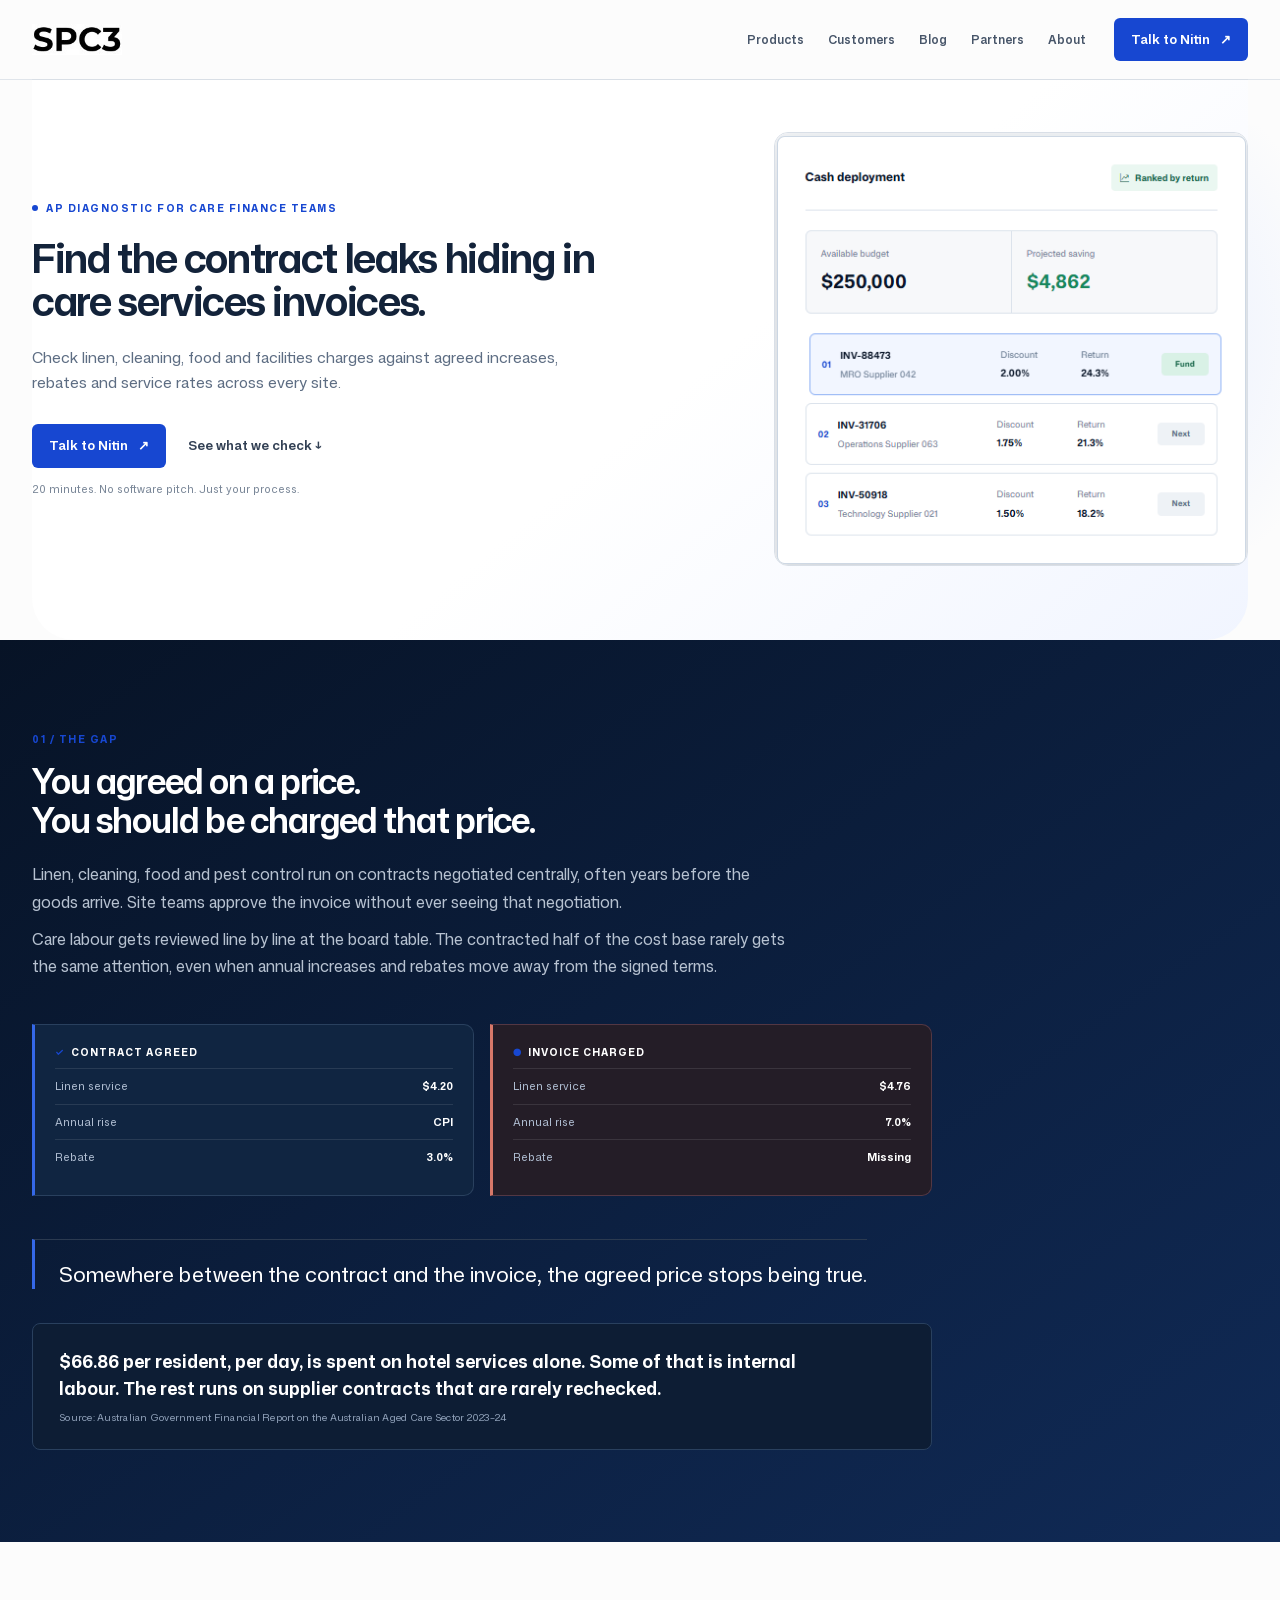
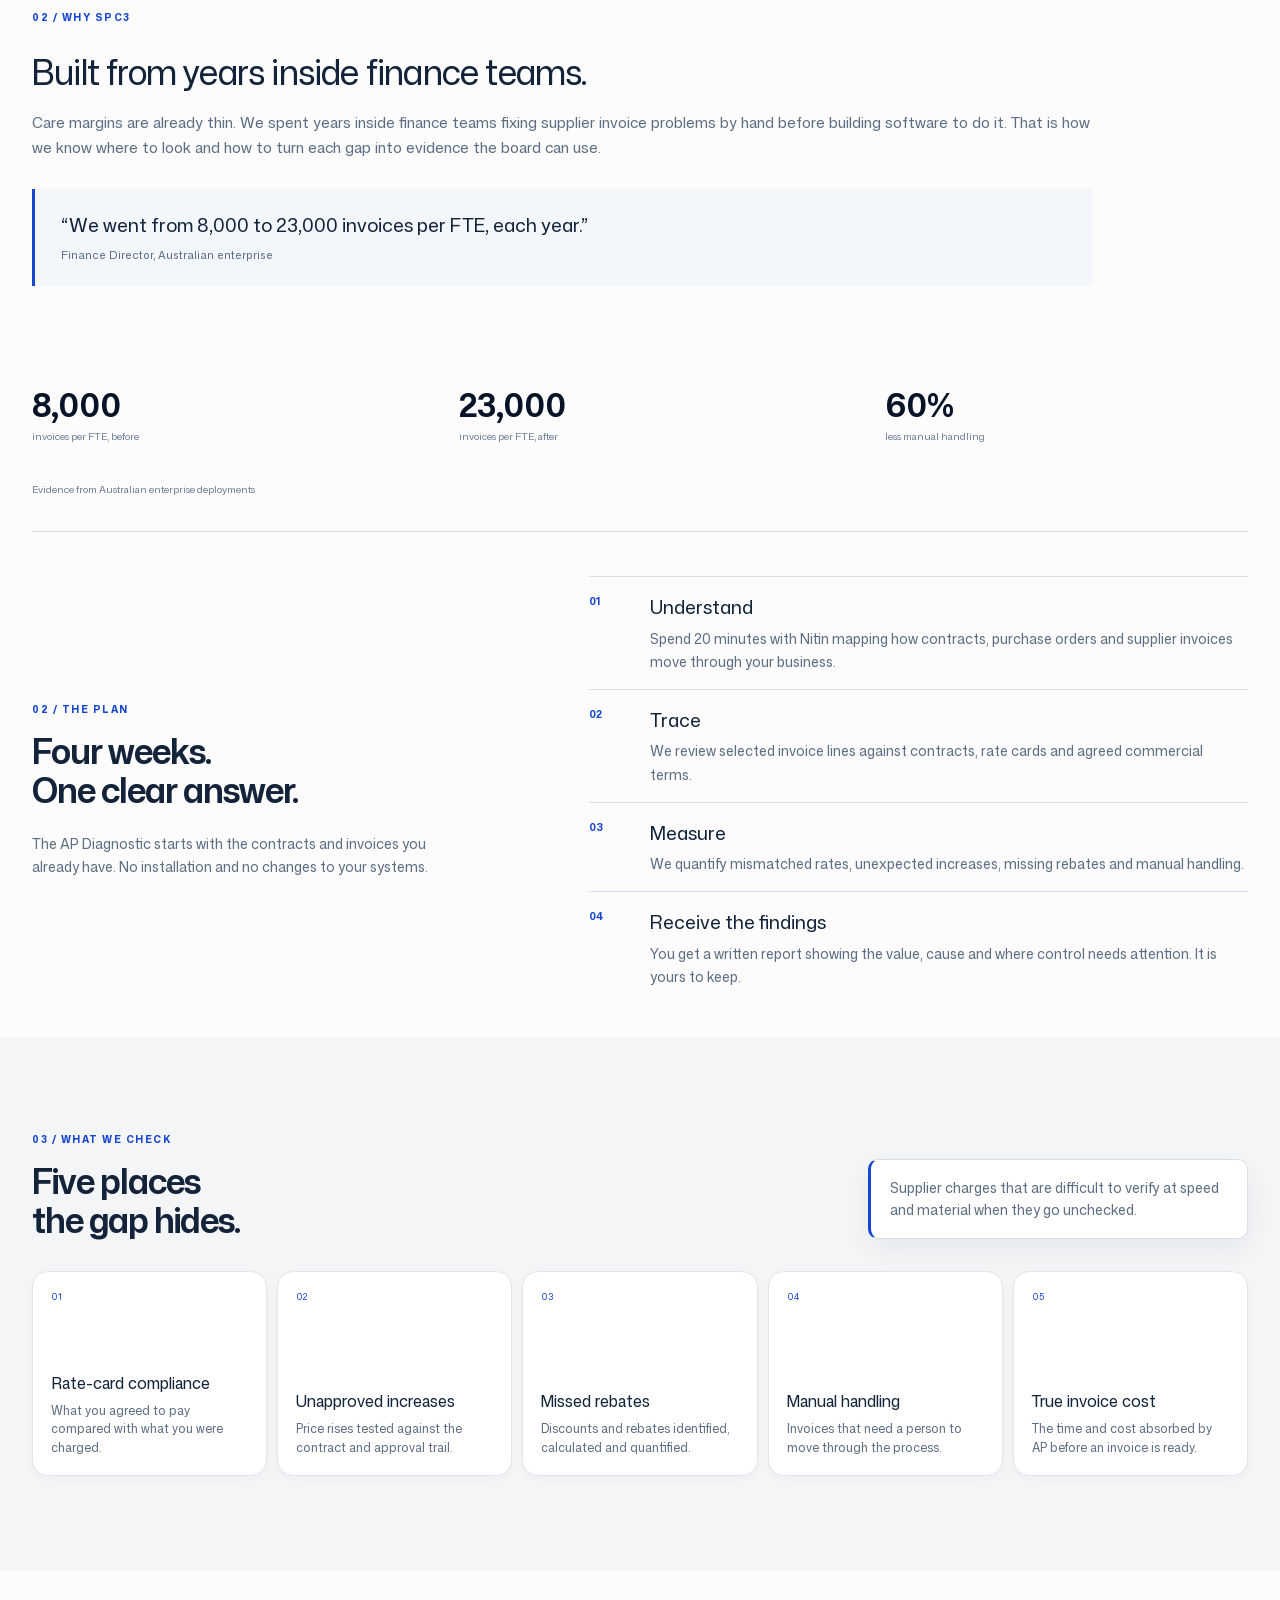
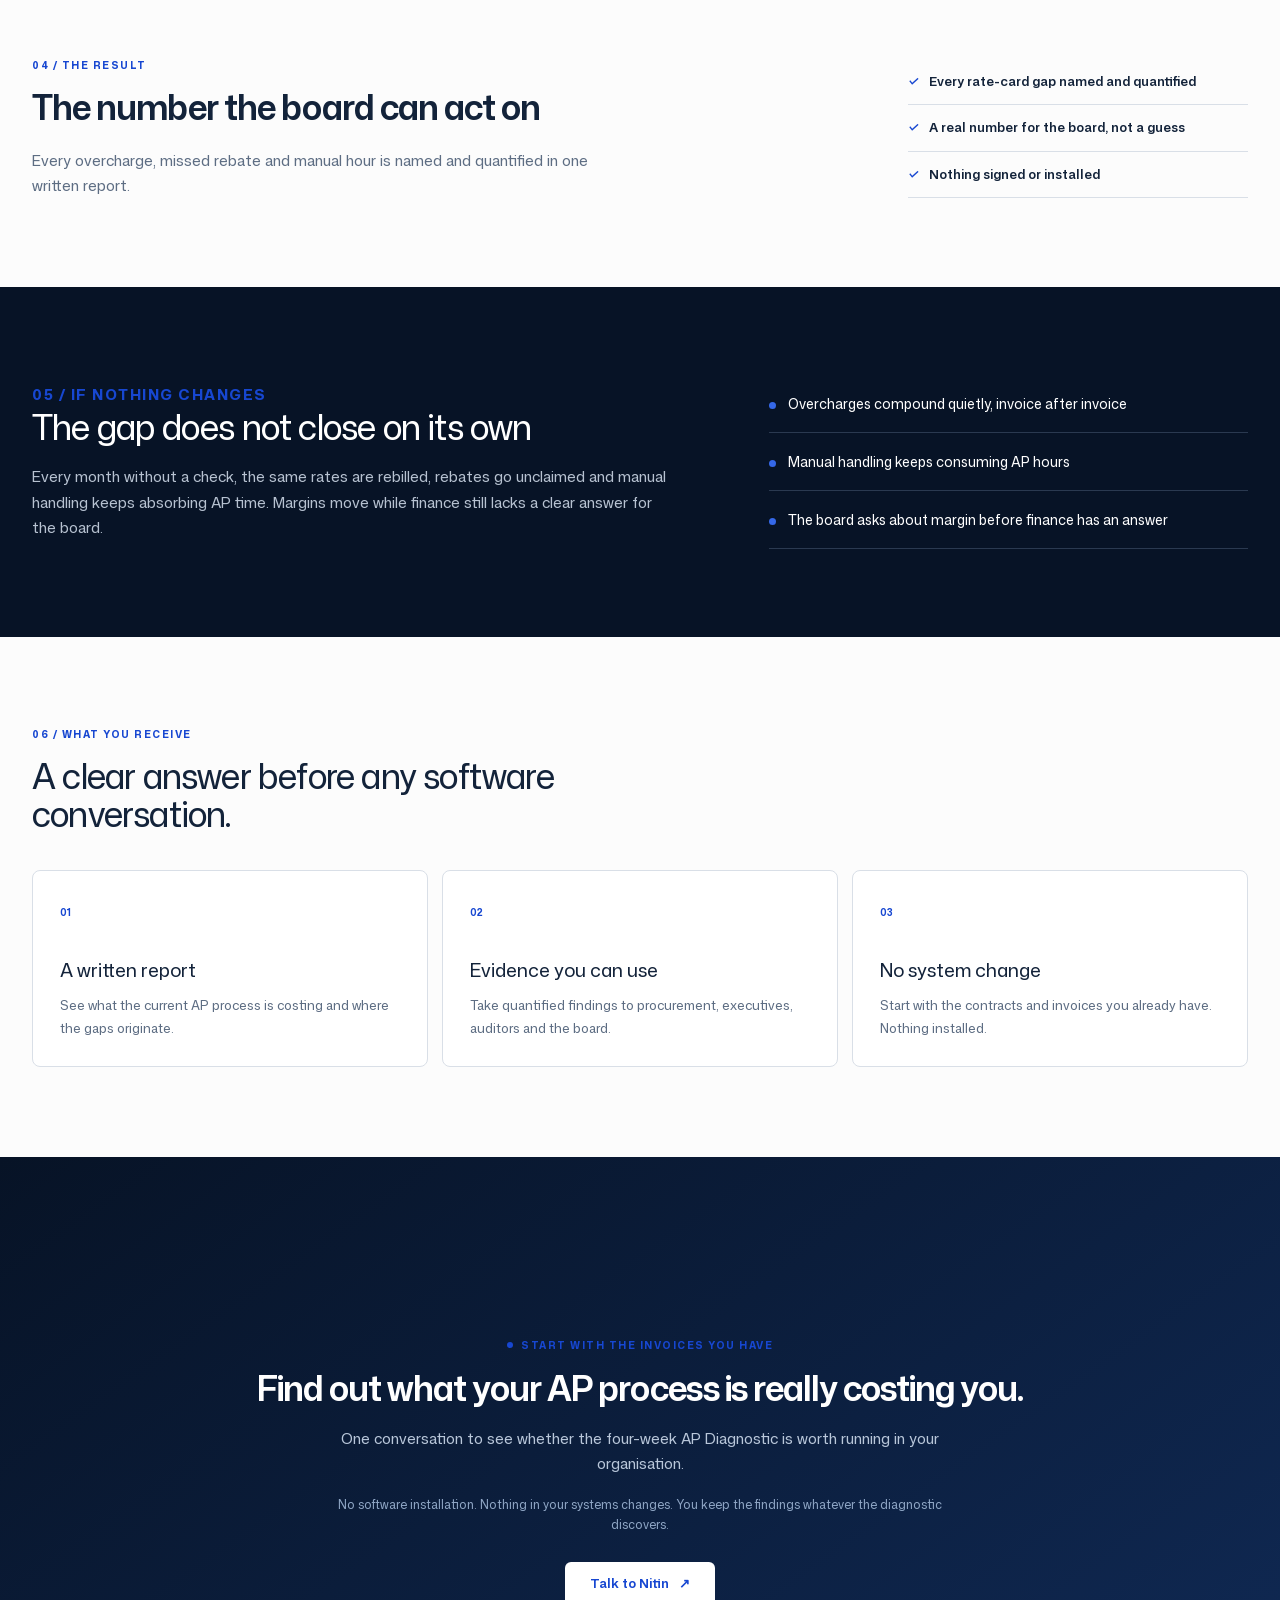
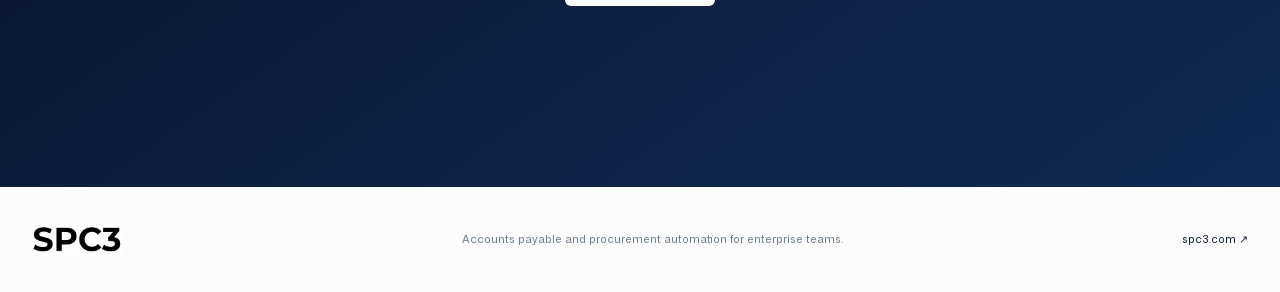
==== commit d55a09dc: "Unify healthcare page alignment grid" ====
--- a/index.html
+++ b/index.html
@@ -1,2 +1,2 @@
-<!DOCTYPE html><html lang="en"><head><meta charSet="utf-8"/><meta name="viewport" content="width=device-width, initial-scale=1"/><link rel="stylesheet" href="styles-v6.css?v=10"><title>Healthcare &amp; Aged Care AP Diagnostic | SPC3</title><meta name="description" content="Check linen, cleaning, food and facilities charges against agreed rates, rebates and service terms."/>
+<!DOCTYPE html><html lang="en"><head><meta charSet="utf-8"/><meta name="viewport" content="width=device-width, initial-scale=1"/><link rel="stylesheet" href="styles-v6.css?v=11"><title>Healthcare &amp; Aged Care AP Diagnostic | SPC3</title><meta name="description" content="Check linen, cleaning, food and facilities charges against agreed rates, rebates and service terms."/>
 </head><body><main class="site care"><header class="nav wrap"><a class="logo" href="https://spc3.com/" aria-label="SPC3 home"><img src="[data-uri]" alt="SPC3"/></a><nav class="mainNav" aria-label="Main navigation"><a href="https://spc3.com/products">Products</a><a href="https://spc3.com/case-studies">Customers</a><a href="https://spc3.com/blogs">Blog</a><a href="https://spc3.com/partners">Partners</a><a href="https://spc3.com/aboutus">About</a></nav><a class="navCta" href="https://book.spc3mail.com/mr_upadhyay">Talk to Nitin <span>↗</span></a></header><section class="hero wrap"><div class="heroCopy"><p class="eyebrow"><i></i> <!-- -->AP Diagnostic for care finance teams</p><h1>Find the contract leaks hiding in care services invoices.</h1><p class="lead">Check linen, cleaning, food and facilities charges against agreed increases, rebates and service rates across every site.</p><div class="actions"><a class="primary" href="https://book.spc3mail.com/mr_upadhyay">Talk to Nitin <span>↗</span></a><a class="textLink" href="#checks">See what we check ↓</a></div><p class="reassure">20 minutes. No software pitch. Just your process.</p></div><div class="supplierVisual"><img src="cash-deployment.png?v=1" alt="Cash deployment ranked by return with budget, projected savings and invoice opportunities"/></div></section><section class="problem"><div class="wrap narrow"><p class="sectionNo">01 / THE GAP</p><h2>You agreed on a price.<br/>You should be charged that price.</h2><p>Linen, cleaning, food and pest control run on contracts negotiated centrally, often years before the goods arrive. Site teams approve the invoice without ever seeing that negotiation.</p><p>Care labour gets reviewed line by line at the board table. The contracted half of the cost base rarely gets the same attention, even when annual increases and rebates move away from the signed terms.</p><div class="comparison"><div class="rateBlock"><p><span>✓</span>Contract agreed</p><div class="rateRow"><span>Linen service</span><b>$4.20</b></div><div class="rateRow"><span>Annual rise</span><b>CPI</b></div><div class="rateRow"><span>Rebate</span><b>3.0%</b></div></div><div class="rateBlock danger"><p><span>●</span>Invoice charged</p><div class="rateRow"><span>Linen service</span><b>$4.76</b></div><div class="rateRow"><span>Annual rise</span><b>7.0%</b></div><div class="rateRow"><span>Rebate</span><b>Missing</b></div></div></div><blockquote>Somewhere between the contract and the invoice, the agreed price stops being true.</blockquote><aside class="contextStat"><strong>$66.86 per resident, per day, is spent on hotel services alone. Some of that is internal labour. The rest runs on supplier contracts that are rarely rechecked.</strong><span>Source: Australian Government Financial Report on the Australian Aged Care Sector 2023–24</span></aside></div></section><section class="guide wrap"><p class="sectionNo">02 / WHY SPC3</p><div><h2>Built from years inside finance teams.</h2><p>Care margins are already thin. We spent years inside finance teams fixing supplier invoice problems by hand before building software to do it. That is how we know where to look and how to turn each gap into evidence the board can use.</p><blockquote>“We went from 8,000 to 23,000 invoices per FTE, each year.” <span>Finance Director, Australian enterprise</span></blockquote></div></section><section class="proof wrap"><div><strong>8,000</strong><span>invoices per FTE, before</span></div><div><strong>23,000</strong><span>invoices per FTE, after</span></div><div><strong>60%</strong><span>less manual handling</span></div><p>Evidence from Australian enterprise deployments</p></section><section class="plan wrap"><div class="planIntro"><p class="sectionNo">02 / THE PLAN</p><h2>Four weeks.<br/>One clear answer.</h2><p>The AP Diagnostic starts with the contracts and invoices you already have. No installation and no changes to your systems.</p></div><div class="steps"><article><b>01</b><div><h3>Understand</h3><p>Spend 20 minutes with Nitin mapping how contracts, purchase orders and supplier invoices move through your business.</p></div></article><article><b>02</b><div><h3>Trace</h3><p>We review selected invoice lines against contracts, rate cards and agreed commercial terms.</p></div></article><article><b>03</b><div><h3>Measure</h3><p>We quantify mismatched rates, unexpected increases, missing rebates and manual handling.</p></div></article><article><b>04</b><div><h3>Receive the findings</h3><p>You get a written report showing the value, cause and where control needs attention. It is yours to keep.</p></div></article></div></section><section id="checks" class="checks"><div class="wrap"><p class="sectionNo">03 / WHAT WE CHECK</p><div class="checksHead"><h2>Five places<br/>the gap hides.</h2><p>Supplier charges that are difficult to verify at speed and material when they go unchecked.</p></div><div class="checkGrid"><article><span>0<!-- -->1</span><h3>Rate-card compliance</h3><p>What you agreed to pay compared with what you were charged.</p></article><article><span>0<!-- -->2</span><h3>Unapproved increases</h3><p>Price rises tested against the contract and approval trail.</p></article><article><span>0<!-- -->3</span><h3>Missed rebates</h3><p>Discounts and rebates identified, calculated and quantified.</p></article><article><span>0<!-- -->4</span><h3>Manual handling</h3><p>Invoices that need a person to move through the process.</p></article><article><span>0<!-- -->5</span><h3>True invoice cost</h3><p>The time and cost absorbed by AP before an invoice is ready.</p></article></div></div></section><section class="outcome wrap"><div><p class="sectionNo">04 / THE RESULT</p><h2>The number the board can act on</h2><p>Every overcharge, missed rebate and manual hour is named and quantified in one written report.</p></div><ul><li>Every rate-card gap named and quantified</li><li>A real number for the board, not a guess</li><li>Nothing signed or installed</li></ul></section><section class="risk"><div class="wrap"><div><p class="sectionNo">05 / IF NOTHING CHANGES</p><h2>The gap does not close on its own</h2><p>Every month without a check, the same rates are rebilled, rebates go unclaimed and manual handling keeps absorbing AP time. Margins move while finance still lacks a clear answer for the board.</p></div><ul><li>Overcharges compound quietly, invoice after invoice</li><li>Manual handling keeps consuming AP hours</li><li>The board asks about margin before finance has an answer</li></ul></div></section><section class="offer wrap"><p class="sectionNo">06 / WHAT YOU RECEIVE</p><h2>A clear answer before any software conversation.</h2><div><article><b>01</b><h3>A written report</h3><p>See what the current AP process is costing and where the gaps originate.</p></article><article><b>02</b><h3>Evidence you can use</h3><p>Take quantified findings to procurement, executives, auditors and the board.</p></article><article><b>03</b><h3>No system change</h3><p>Start with the contracts and invoices you already have. Nothing installed.</p></article></div></section><section class="finalCta"><div class="wrap"><p class="eyebrow light"><i></i> Start with the invoices you have</p><h2>Find out what your AP process is really costing you.</h2><p>One conversation to see whether the four-week AP Diagnostic is worth running in your organisation.</p><p class="finalNote">No software installation. Nothing in your systems changes. You keep the findings whatever the diagnostic discovers.</p><a class="primary pale" href="https://book.spc3mail.com/mr_upadhyay">Talk to Nitin <span>↗</span></a></div></section><footer class="wrap"><a class="logo" href="https://spc3.com/" aria-label="SPC3 home"><img src="[data-uri]" alt="SPC3"/></a><p>Accounts payable and procurement automation for enterprise teams.</p><a href="https://spc3.com/">spc3.com ↗</a></footer></main></body></html>
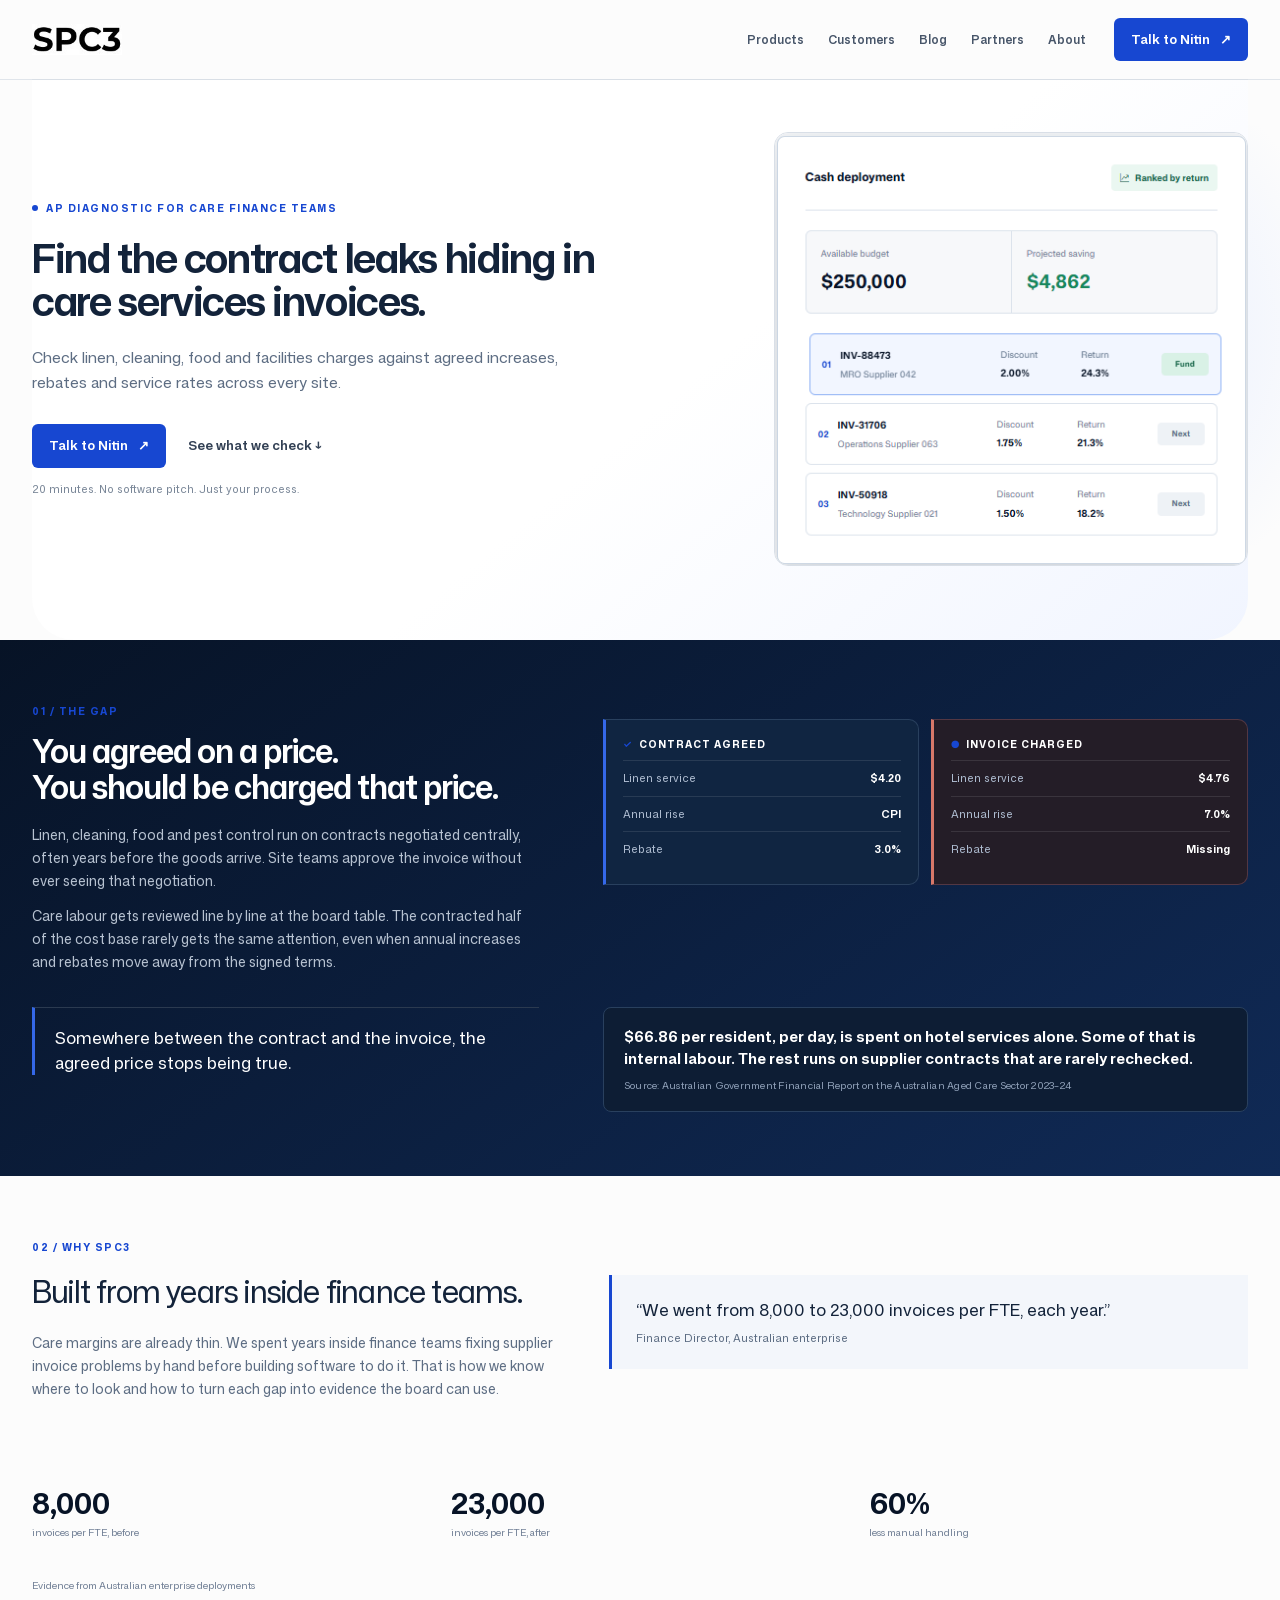
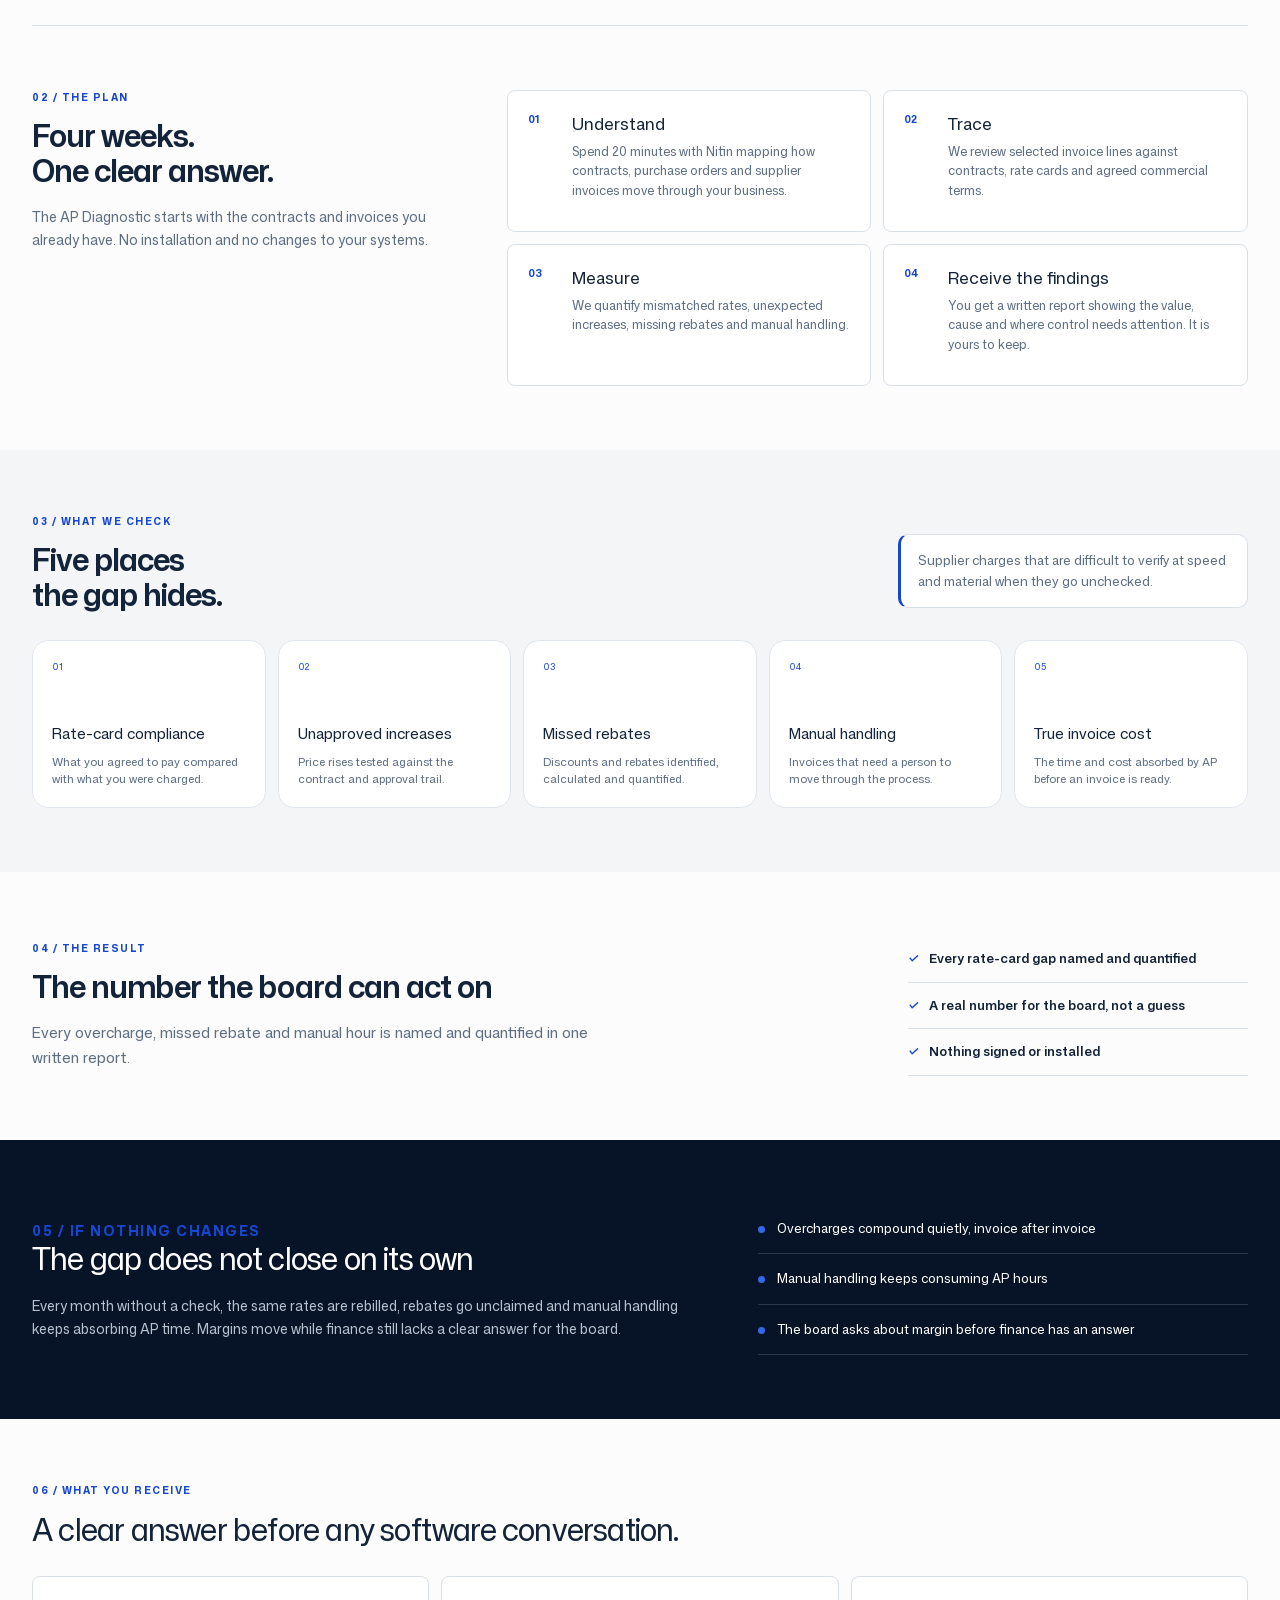
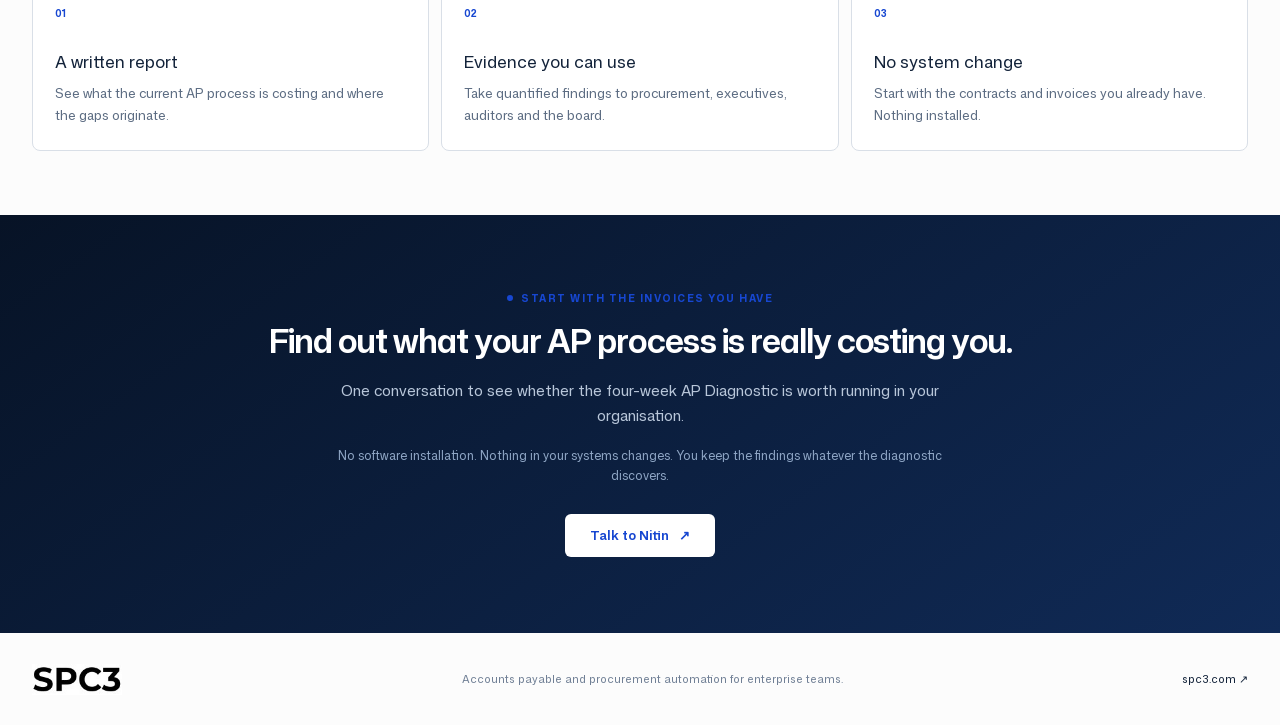
==== commit 1df35758: "Refine premium compact landing page layout" ====
--- a/index.html
+++ b/index.html
@@ -1,2 +1,2 @@
-<!DOCTYPE html><html lang="en"><head><meta charSet="utf-8"/><meta name="viewport" content="width=device-width, initial-scale=1"/><link rel="stylesheet" href="styles-v6.css?v=11"><title>Healthcare &amp; Aged Care AP Diagnostic | SPC3</title><meta name="description" content="Check linen, cleaning, food and facilities charges against agreed rates, rebates and service terms."/>
+<!DOCTYPE html><html lang="en"><head><meta charSet="utf-8"/><meta name="viewport" content="width=device-width, initial-scale=1"/><link rel="stylesheet" href="styles-v6.css?v=12"><title>Healthcare &amp; Aged Care AP Diagnostic | SPC3</title><meta name="description" content="Check linen, cleaning, food and facilities charges against agreed rates, rebates and service terms."/>
 </head><body><main class="site care"><header class="nav wrap"><a class="logo" href="https://spc3.com/" aria-label="SPC3 home"><img src="[data-uri]" alt="SPC3"/></a><nav class="mainNav" aria-label="Main navigation"><a href="https://spc3.com/products">Products</a><a href="https://spc3.com/case-studies">Customers</a><a href="https://spc3.com/blogs">Blog</a><a href="https://spc3.com/partners">Partners</a><a href="https://spc3.com/aboutus">About</a></nav><a class="navCta" href="https://book.spc3mail.com/mr_upadhyay">Talk to Nitin <span>↗</span></a></header><section class="hero wrap"><div class="heroCopy"><p class="eyebrow"><i></i> <!-- -->AP Diagnostic for care finance teams</p><h1>Find the contract leaks hiding in care services invoices.</h1><p class="lead">Check linen, cleaning, food and facilities charges against agreed increases, rebates and service rates across every site.</p><div class="actions"><a class="primary" href="https://book.spc3mail.com/mr_upadhyay">Talk to Nitin <span>↗</span></a><a class="textLink" href="#checks">See what we check ↓</a></div><p class="reassure">20 minutes. No software pitch. Just your process.</p></div><div class="supplierVisual"><img src="cash-deployment.png?v=1" alt="Cash deployment ranked by return with budget, projected savings and invoice opportunities"/></div></section><section class="problem"><div class="wrap narrow"><p class="sectionNo">01 / THE GAP</p><h2>You agreed on a price.<br/>You should be charged that price.</h2><p>Linen, cleaning, food and pest control run on contracts negotiated centrally, often years before the goods arrive. Site teams approve the invoice without ever seeing that negotiation.</p><p>Care labour gets reviewed line by line at the board table. The contracted half of the cost base rarely gets the same attention, even when annual increases and rebates move away from the signed terms.</p><div class="comparison"><div class="rateBlock"><p><span>✓</span>Contract agreed</p><div class="rateRow"><span>Linen service</span><b>$4.20</b></div><div class="rateRow"><span>Annual rise</span><b>CPI</b></div><div class="rateRow"><span>Rebate</span><b>3.0%</b></div></div><div class="rateBlock danger"><p><span>●</span>Invoice charged</p><div class="rateRow"><span>Linen service</span><b>$4.76</b></div><div class="rateRow"><span>Annual rise</span><b>7.0%</b></div><div class="rateRow"><span>Rebate</span><b>Missing</b></div></div></div><blockquote>Somewhere between the contract and the invoice, the agreed price stops being true.</blockquote><aside class="contextStat"><strong>$66.86 per resident, per day, is spent on hotel services alone. Some of that is internal labour. The rest runs on supplier contracts that are rarely rechecked.</strong><span>Source: Australian Government Financial Report on the Australian Aged Care Sector 2023–24</span></aside></div></section><section class="guide wrap"><p class="sectionNo">02 / WHY SPC3</p><div><h2>Built from years inside finance teams.</h2><p>Care margins are already thin. We spent years inside finance teams fixing supplier invoice problems by hand before building software to do it. That is how we know where to look and how to turn each gap into evidence the board can use.</p><blockquote>“We went from 8,000 to 23,000 invoices per FTE, each year.” <span>Finance Director, Australian enterprise</span></blockquote></div></section><section class="proof wrap"><div><strong>8,000</strong><span>invoices per FTE, before</span></div><div><strong>23,000</strong><span>invoices per FTE, after</span></div><div><strong>60%</strong><span>less manual handling</span></div><p>Evidence from Australian enterprise deployments</p></section><section class="plan wrap"><div class="planIntro"><p class="sectionNo">02 / THE PLAN</p><h2>Four weeks.<br/>One clear answer.</h2><p>The AP Diagnostic starts with the contracts and invoices you already have. No installation and no changes to your systems.</p></div><div class="steps"><article><b>01</b><div><h3>Understand</h3><p>Spend 20 minutes with Nitin mapping how contracts, purchase orders and supplier invoices move through your business.</p></div></article><article><b>02</b><div><h3>Trace</h3><p>We review selected invoice lines against contracts, rate cards and agreed commercial terms.</p></div></article><article><b>03</b><div><h3>Measure</h3><p>We quantify mismatched rates, unexpected increases, missing rebates and manual handling.</p></div></article><article><b>04</b><div><h3>Receive the findings</h3><p>You get a written report showing the value, cause and where control needs attention. It is yours to keep.</p></div></article></div></section><section id="checks" class="checks"><div class="wrap"><p class="sectionNo">03 / WHAT WE CHECK</p><div class="checksHead"><h2>Five places<br/>the gap hides.</h2><p>Supplier charges that are difficult to verify at speed and material when they go unchecked.</p></div><div class="checkGrid"><article><span>0<!-- -->1</span><h3>Rate-card compliance</h3><p>What you agreed to pay compared with what you were charged.</p></article><article><span>0<!-- -->2</span><h3>Unapproved increases</h3><p>Price rises tested against the contract and approval trail.</p></article><article><span>0<!-- -->3</span><h3>Missed rebates</h3><p>Discounts and rebates identified, calculated and quantified.</p></article><article><span>0<!-- -->4</span><h3>Manual handling</h3><p>Invoices that need a person to move through the process.</p></article><article><span>0<!-- -->5</span><h3>True invoice cost</h3><p>The time and cost absorbed by AP before an invoice is ready.</p></article></div></div></section><section class="outcome wrap"><div><p class="sectionNo">04 / THE RESULT</p><h2>The number the board can act on</h2><p>Every overcharge, missed rebate and manual hour is named and quantified in one written report.</p></div><ul><li>Every rate-card gap named and quantified</li><li>A real number for the board, not a guess</li><li>Nothing signed or installed</li></ul></section><section class="risk"><div class="wrap"><div><p class="sectionNo">05 / IF NOTHING CHANGES</p><h2>The gap does not close on its own</h2><p>Every month without a check, the same rates are rebilled, rebates go unclaimed and manual handling keeps absorbing AP time. Margins move while finance still lacks a clear answer for the board.</p></div><ul><li>Overcharges compound quietly, invoice after invoice</li><li>Manual handling keeps consuming AP hours</li><li>The board asks about margin before finance has an answer</li></ul></div></section><section class="offer wrap"><p class="sectionNo">06 / WHAT YOU RECEIVE</p><h2>A clear answer before any software conversation.</h2><div><article><b>01</b><h3>A written report</h3><p>See what the current AP process is costing and where the gaps originate.</p></article><article><b>02</b><h3>Evidence you can use</h3><p>Take quantified findings to procurement, executives, auditors and the board.</p></article><article><b>03</b><h3>No system change</h3><p>Start with the contracts and invoices you already have. Nothing installed.</p></article></div></section><section class="finalCta"><div class="wrap"><p class="eyebrow light"><i></i> Start with the invoices you have</p><h2>Find out what your AP process is really costing you.</h2><p>One conversation to see whether the four-week AP Diagnostic is worth running in your organisation.</p><p class="finalNote">No software installation. Nothing in your systems changes. You keep the findings whatever the diagnostic discovers.</p><a class="primary pale" href="https://book.spc3mail.com/mr_upadhyay">Talk to Nitin <span>↗</span></a></div></section><footer class="wrap"><a class="logo" href="https://spc3.com/" aria-label="SPC3 home"><img src="[data-uri]" alt="SPC3"/></a><p>Accounts payable and procurement automation for enterprise teams.</p><a href="https://spc3.com/">spc3.com ↗</a></footer></main></body></html>
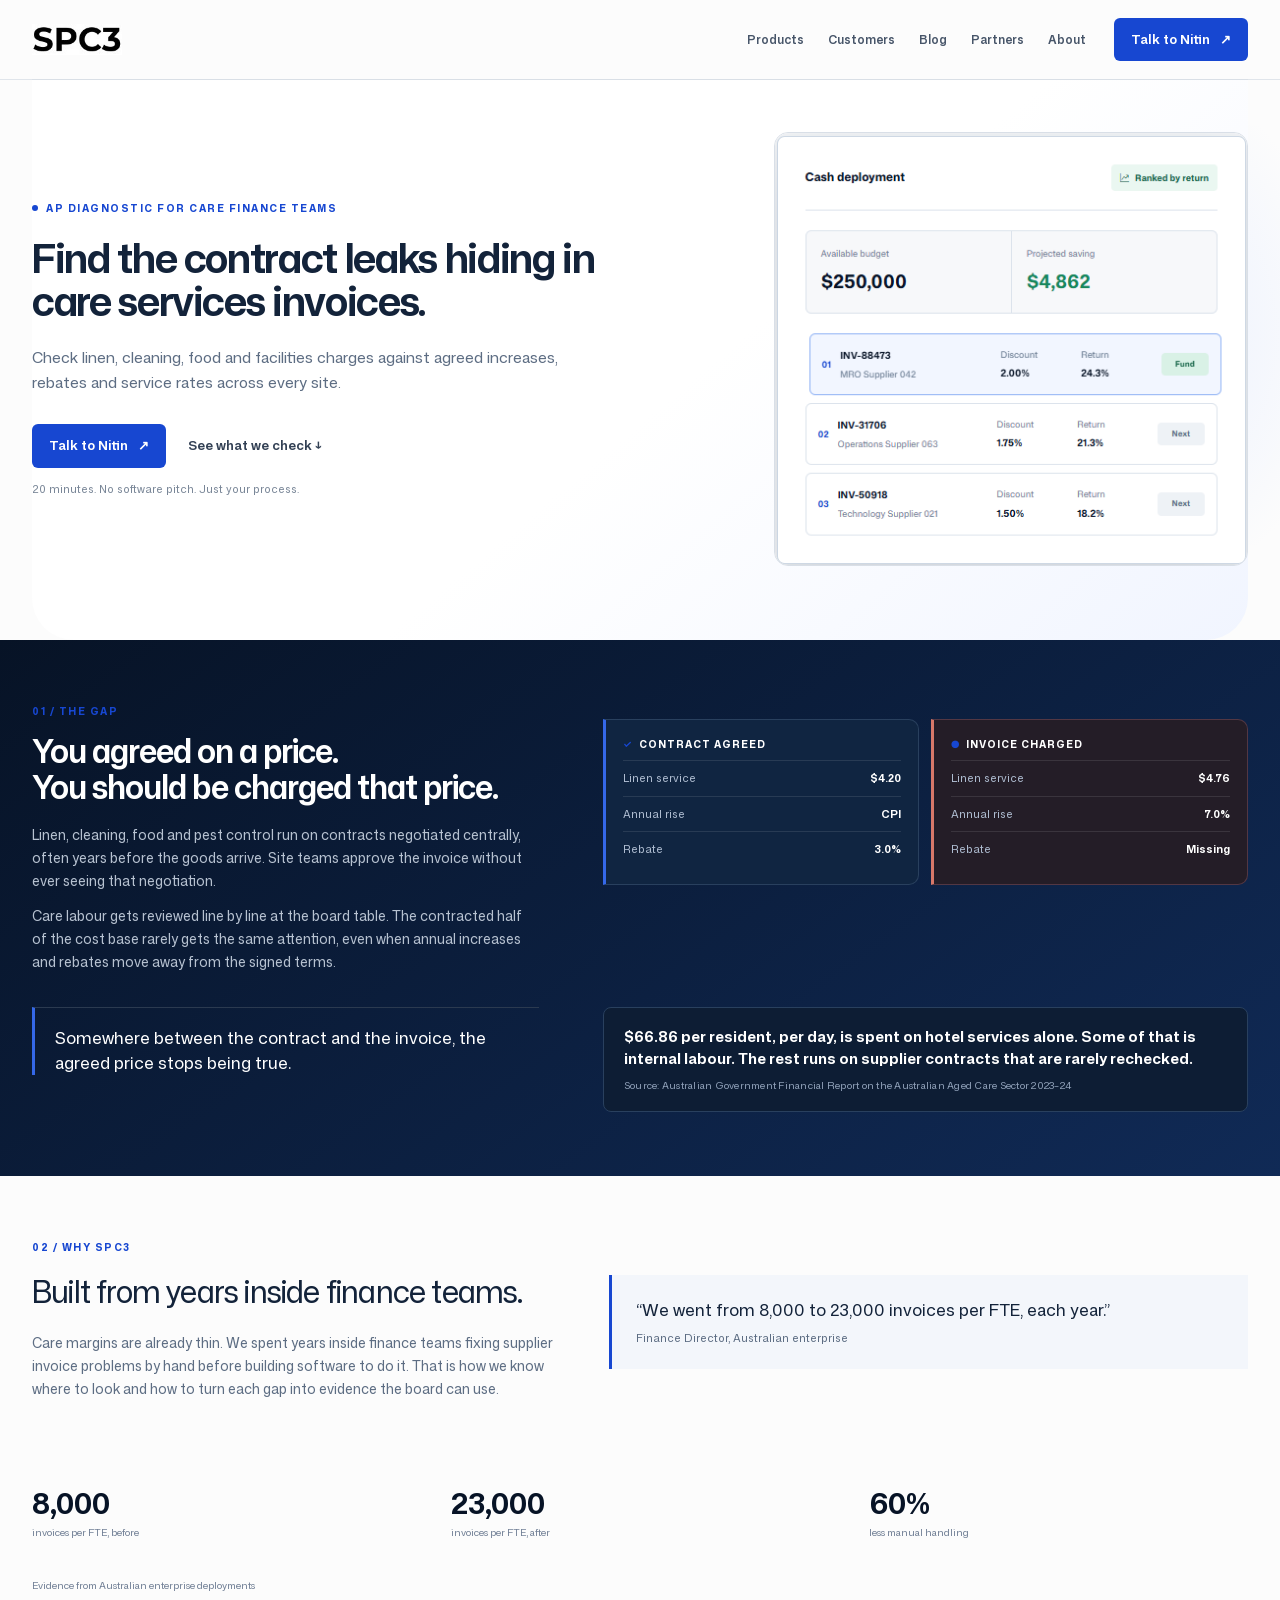
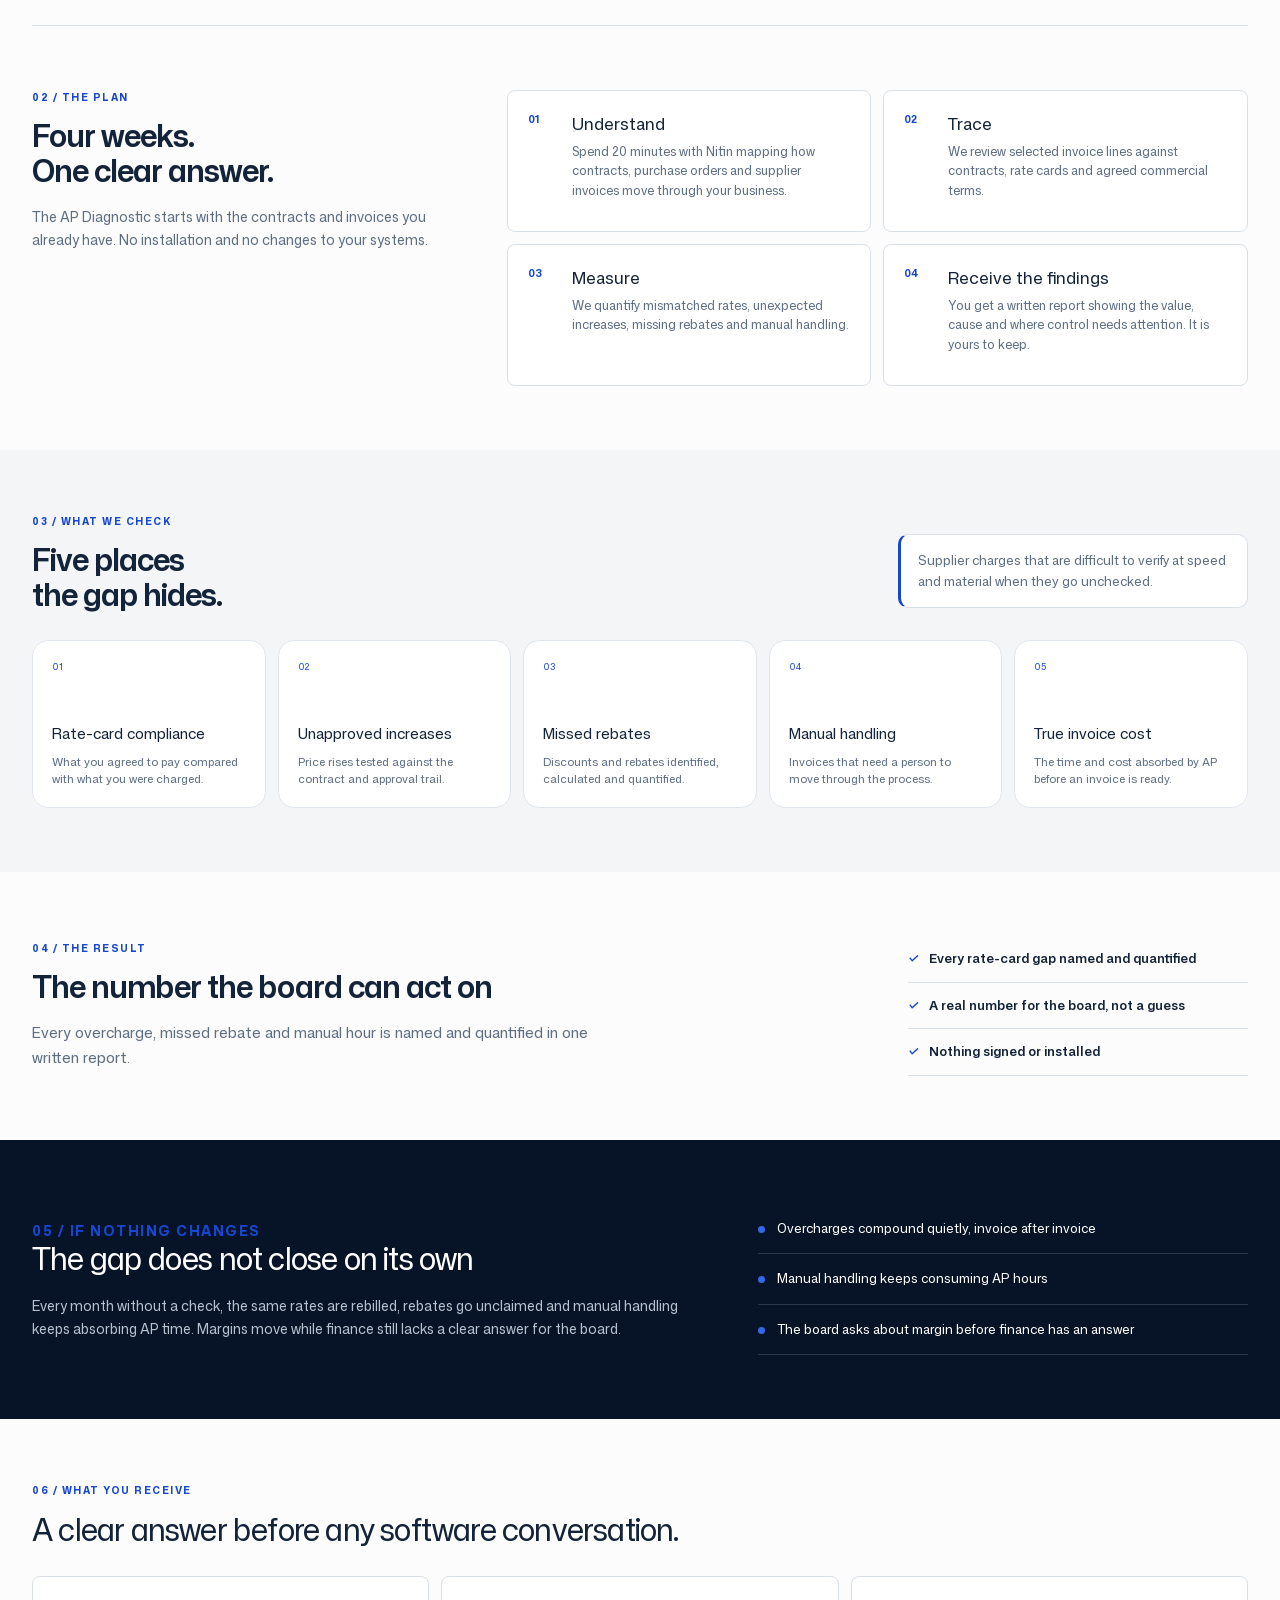
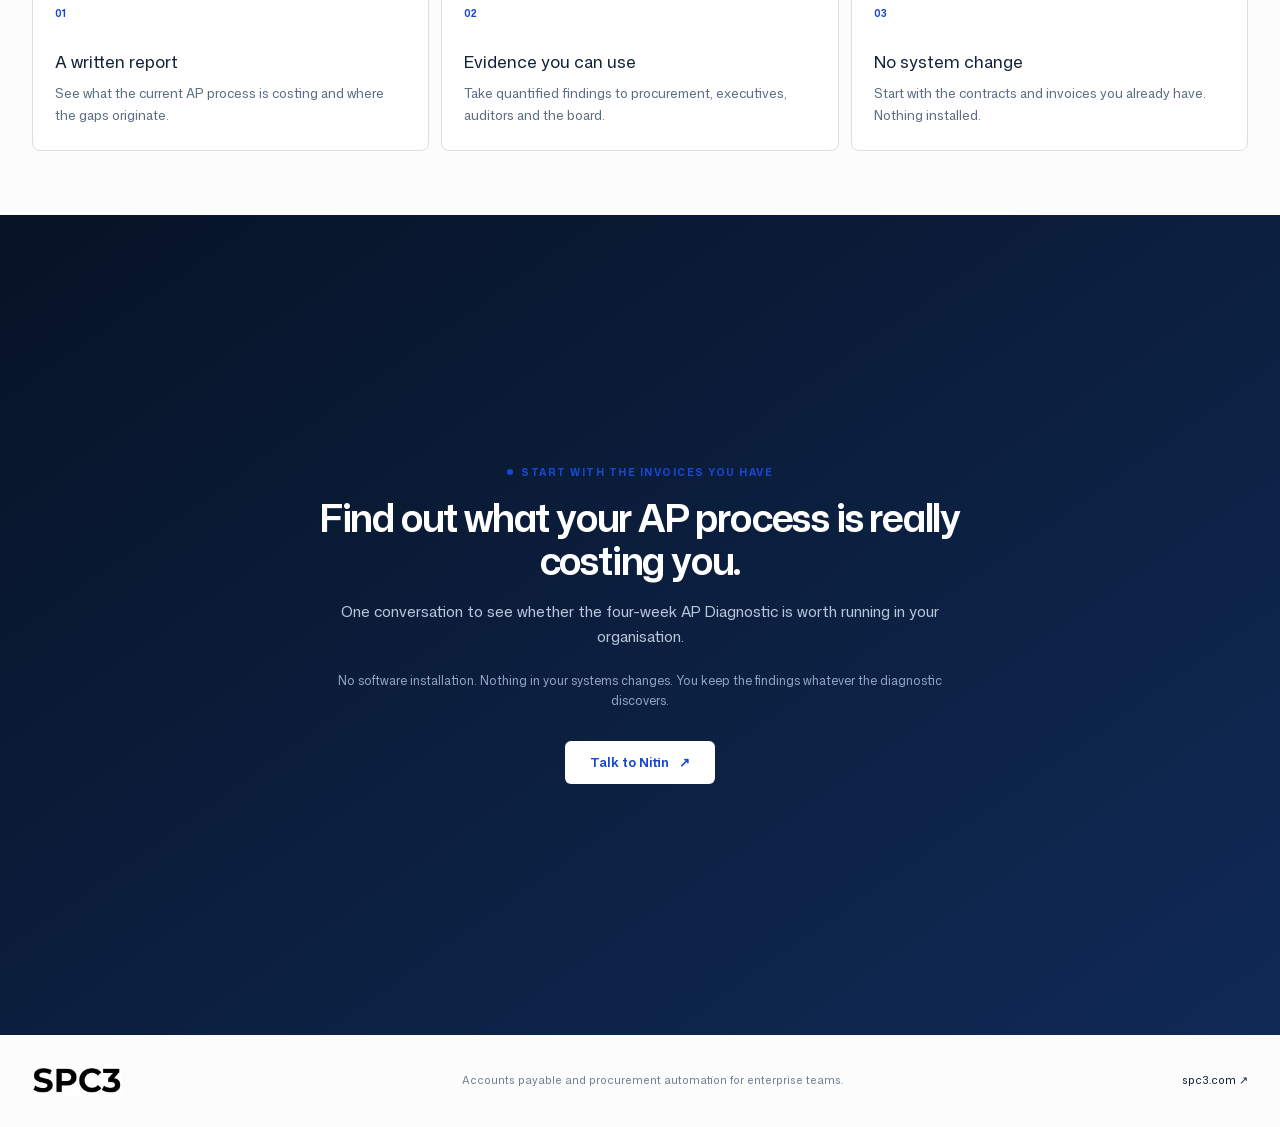
==== commit 57992f5e: "Make closing CTA full bleed" ====
--- a/index.html
+++ b/index.html
@@ -1,2 +1,2 @@
-<!DOCTYPE html><html lang="en"><head><meta charSet="utf-8"/><meta name="viewport" content="width=device-width, initial-scale=1"/><link rel="stylesheet" href="styles-v6.css?v=12"><title>Healthcare &amp; Aged Care AP Diagnostic | SPC3</title><meta name="description" content="Check linen, cleaning, food and facilities charges against agreed rates, rebates and service terms."/>
+<!DOCTYPE html><html lang="en"><head><meta charSet="utf-8"/><meta name="viewport" content="width=device-width, initial-scale=1"/><link rel="stylesheet" href="styles-v6.css?v=13"><title>Healthcare &amp; Aged Care AP Diagnostic | SPC3</title><meta name="description" content="Check linen, cleaning, food and facilities charges against agreed rates, rebates and service terms."/>
 </head><body><main class="site care"><header class="nav wrap"><a class="logo" href="https://spc3.com/" aria-label="SPC3 home"><img src="[data-uri]" alt="SPC3"/></a><nav class="mainNav" aria-label="Main navigation"><a href="https://spc3.com/products">Products</a><a href="https://spc3.com/case-studies">Customers</a><a href="https://spc3.com/blogs">Blog</a><a href="https://spc3.com/partners">Partners</a><a href="https://spc3.com/aboutus">About</a></nav><a class="navCta" href="https://book.spc3mail.com/mr_upadhyay">Talk to Nitin <span>↗</span></a></header><section class="hero wrap"><div class="heroCopy"><p class="eyebrow"><i></i> <!-- -->AP Diagnostic for care finance teams</p><h1>Find the contract leaks hiding in care services invoices.</h1><p class="lead">Check linen, cleaning, food and facilities charges against agreed increases, rebates and service rates across every site.</p><div class="actions"><a class="primary" href="https://book.spc3mail.com/mr_upadhyay">Talk to Nitin <span>↗</span></a><a class="textLink" href="#checks">See what we check ↓</a></div><p class="reassure">20 minutes. No software pitch. Just your process.</p></div><div class="supplierVisual"><img src="cash-deployment.png?v=1" alt="Cash deployment ranked by return with budget, projected savings and invoice opportunities"/></div></section><section class="problem"><div class="wrap narrow"><p class="sectionNo">01 / THE GAP</p><h2>You agreed on a price.<br/>You should be charged that price.</h2><p>Linen, cleaning, food and pest control run on contracts negotiated centrally, often years before the goods arrive. Site teams approve the invoice without ever seeing that negotiation.</p><p>Care labour gets reviewed line by line at the board table. The contracted half of the cost base rarely gets the same attention, even when annual increases and rebates move away from the signed terms.</p><div class="comparison"><div class="rateBlock"><p><span>✓</span>Contract agreed</p><div class="rateRow"><span>Linen service</span><b>$4.20</b></div><div class="rateRow"><span>Annual rise</span><b>CPI</b></div><div class="rateRow"><span>Rebate</span><b>3.0%</b></div></div><div class="rateBlock danger"><p><span>●</span>Invoice charged</p><div class="rateRow"><span>Linen service</span><b>$4.76</b></div><div class="rateRow"><span>Annual rise</span><b>7.0%</b></div><div class="rateRow"><span>Rebate</span><b>Missing</b></div></div></div><blockquote>Somewhere between the contract and the invoice, the agreed price stops being true.</blockquote><aside class="contextStat"><strong>$66.86 per resident, per day, is spent on hotel services alone. Some of that is internal labour. The rest runs on supplier contracts that are rarely rechecked.</strong><span>Source: Australian Government Financial Report on the Australian Aged Care Sector 2023–24</span></aside></div></section><section class="guide wrap"><p class="sectionNo">02 / WHY SPC3</p><div><h2>Built from years inside finance teams.</h2><p>Care margins are already thin. We spent years inside finance teams fixing supplier invoice problems by hand before building software to do it. That is how we know where to look and how to turn each gap into evidence the board can use.</p><blockquote>“We went from 8,000 to 23,000 invoices per FTE, each year.” <span>Finance Director, Australian enterprise</span></blockquote></div></section><section class="proof wrap"><div><strong>8,000</strong><span>invoices per FTE, before</span></div><div><strong>23,000</strong><span>invoices per FTE, after</span></div><div><strong>60%</strong><span>less manual handling</span></div><p>Evidence from Australian enterprise deployments</p></section><section class="plan wrap"><div class="planIntro"><p class="sectionNo">02 / THE PLAN</p><h2>Four weeks.<br/>One clear answer.</h2><p>The AP Diagnostic starts with the contracts and invoices you already have. No installation and no changes to your systems.</p></div><div class="steps"><article><b>01</b><div><h3>Understand</h3><p>Spend 20 minutes with Nitin mapping how contracts, purchase orders and supplier invoices move through your business.</p></div></article><article><b>02</b><div><h3>Trace</h3><p>We review selected invoice lines against contracts, rate cards and agreed commercial terms.</p></div></article><article><b>03</b><div><h3>Measure</h3><p>We quantify mismatched rates, unexpected increases, missing rebates and manual handling.</p></div></article><article><b>04</b><div><h3>Receive the findings</h3><p>You get a written report showing the value, cause and where control needs attention. It is yours to keep.</p></div></article></div></section><section id="checks" class="checks"><div class="wrap"><p class="sectionNo">03 / WHAT WE CHECK</p><div class="checksHead"><h2>Five places<br/>the gap hides.</h2><p>Supplier charges that are difficult to verify at speed and material when they go unchecked.</p></div><div class="checkGrid"><article><span>0<!-- -->1</span><h3>Rate-card compliance</h3><p>What you agreed to pay compared with what you were charged.</p></article><article><span>0<!-- -->2</span><h3>Unapproved increases</h3><p>Price rises tested against the contract and approval trail.</p></article><article><span>0<!-- -->3</span><h3>Missed rebates</h3><p>Discounts and rebates identified, calculated and quantified.</p></article><article><span>0<!-- -->4</span><h3>Manual handling</h3><p>Invoices that need a person to move through the process.</p></article><article><span>0<!-- -->5</span><h3>True invoice cost</h3><p>The time and cost absorbed by AP before an invoice is ready.</p></article></div></div></section><section class="outcome wrap"><div><p class="sectionNo">04 / THE RESULT</p><h2>The number the board can act on</h2><p>Every overcharge, missed rebate and manual hour is named and quantified in one written report.</p></div><ul><li>Every rate-card gap named and quantified</li><li>A real number for the board, not a guess</li><li>Nothing signed or installed</li></ul></section><section class="risk"><div class="wrap"><div><p class="sectionNo">05 / IF NOTHING CHANGES</p><h2>The gap does not close on its own</h2><p>Every month without a check, the same rates are rebilled, rebates go unclaimed and manual handling keeps absorbing AP time. Margins move while finance still lacks a clear answer for the board.</p></div><ul><li>Overcharges compound quietly, invoice after invoice</li><li>Manual handling keeps consuming AP hours</li><li>The board asks about margin before finance has an answer</li></ul></div></section><section class="offer wrap"><p class="sectionNo">06 / WHAT YOU RECEIVE</p><h2>A clear answer before any software conversation.</h2><div><article><b>01</b><h3>A written report</h3><p>See what the current AP process is costing and where the gaps originate.</p></article><article><b>02</b><h3>Evidence you can use</h3><p>Take quantified findings to procurement, executives, auditors and the board.</p></article><article><b>03</b><h3>No system change</h3><p>Start with the contracts and invoices you already have. Nothing installed.</p></article></div></section><section class="finalCta"><div class="wrap"><p class="eyebrow light"><i></i> Start with the invoices you have</p><h2>Find out what your AP process is really costing you.</h2><p>One conversation to see whether the four-week AP Diagnostic is worth running in your organisation.</p><p class="finalNote">No software installation. Nothing in your systems changes. You keep the findings whatever the diagnostic discovers.</p><a class="primary pale" href="https://book.spc3mail.com/mr_upadhyay">Talk to Nitin <span>↗</span></a></div></section><footer class="wrap"><a class="logo" href="https://spc3.com/" aria-label="SPC3 home"><img src="[data-uri]" alt="SPC3"/></a><p>Accounts payable and procurement automation for enterprise teams.</p><a href="https://spc3.com/">spc3.com ↗</a></footer></main></body></html>
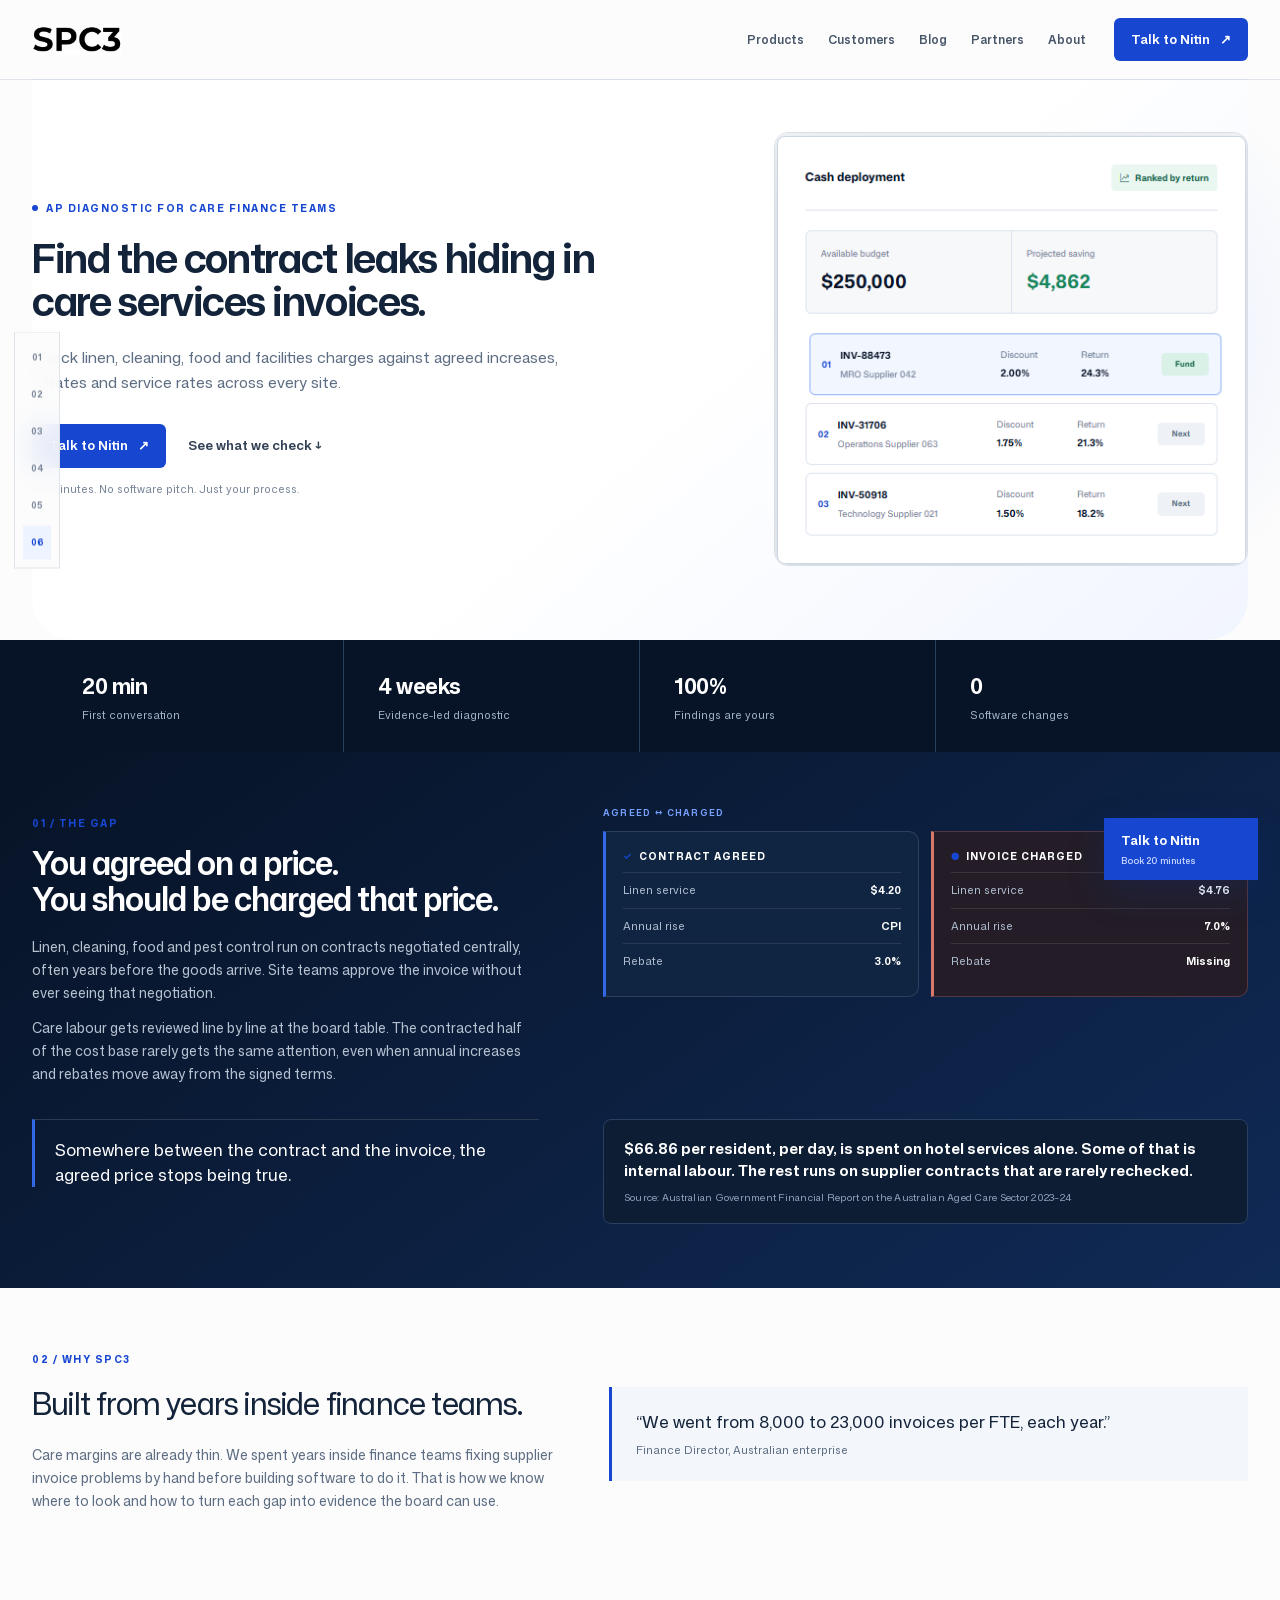
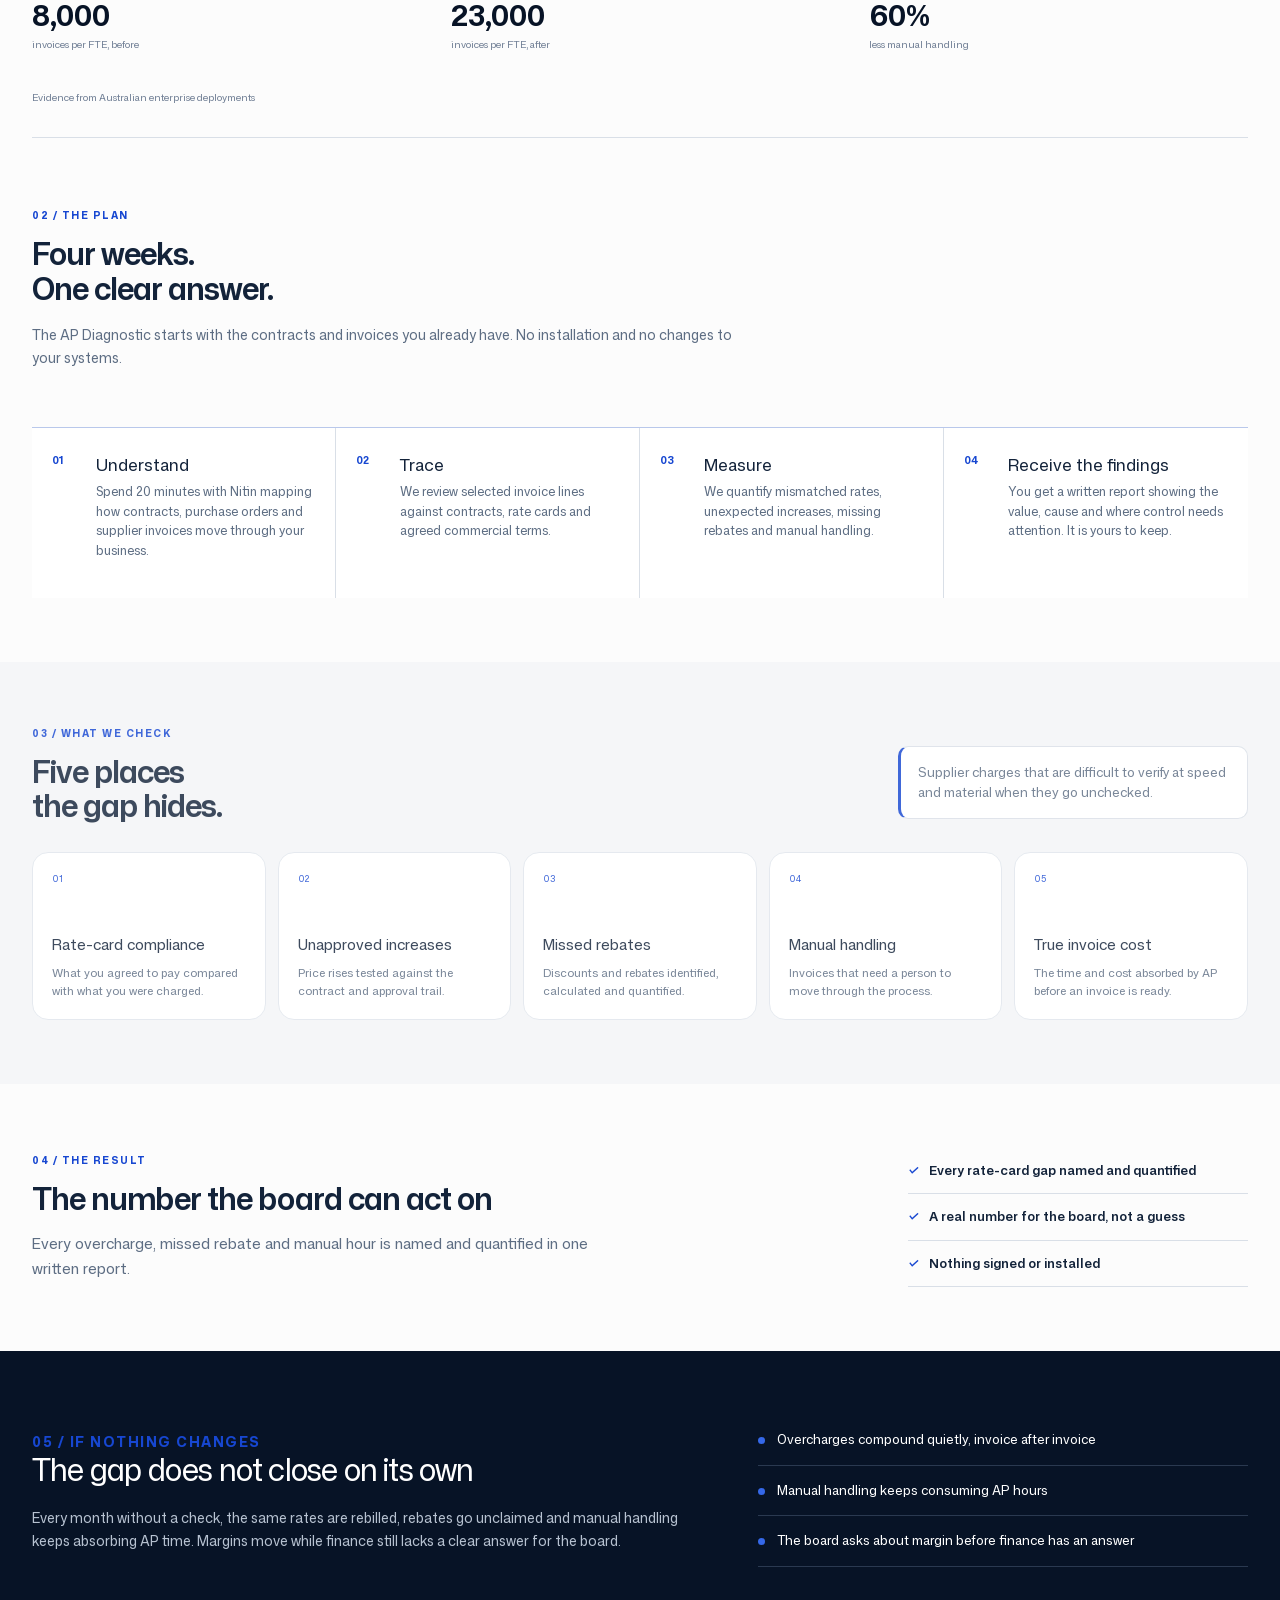
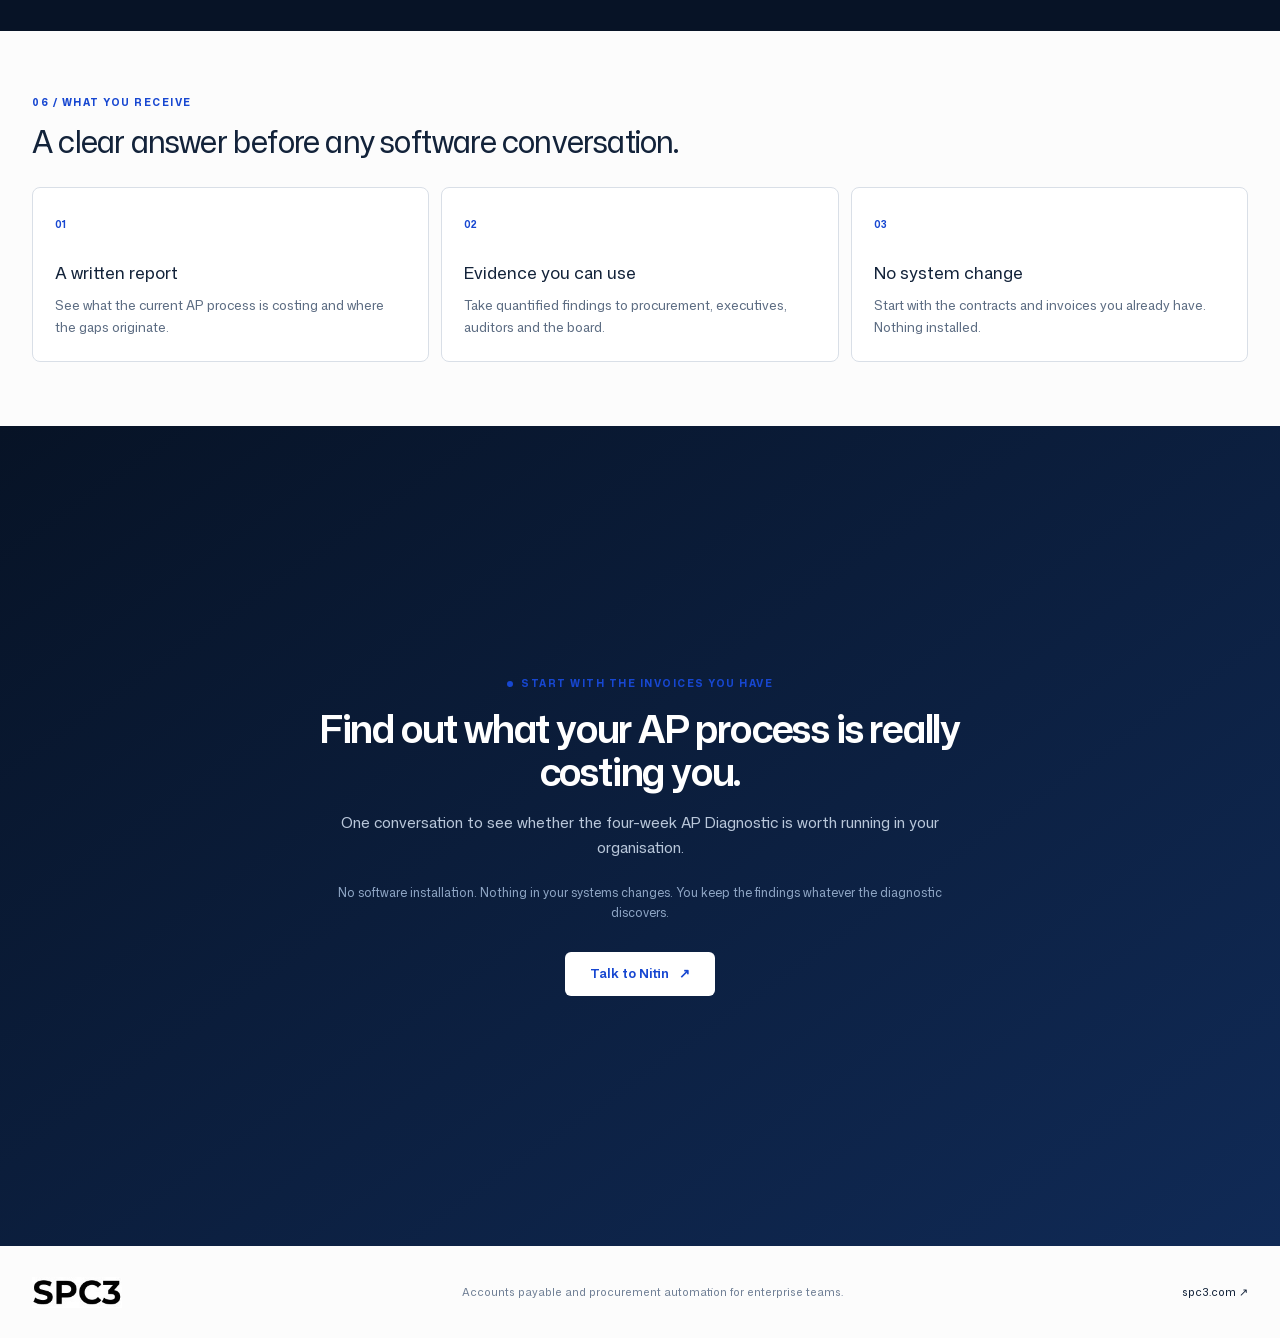
==== commit 589ba4aa: "Add guided diagnostic landing page experience" ====
--- a/index.html
+++ b/index.html
@@ -1,2 +1,2 @@
-<!DOCTYPE html><html lang="en"><head><meta charSet="utf-8"/><meta name="viewport" content="width=device-width, initial-scale=1"/><link rel="stylesheet" href="styles-v6.css?v=13"><title>Healthcare &amp; Aged Care AP Diagnostic | SPC3</title><meta name="description" content="Check linen, cleaning, food and facilities charges against agreed rates, rebates and service terms."/>
-</head><body><main class="site care"><header class="nav wrap"><a class="logo" href="https://spc3.com/" aria-label="SPC3 home"><img src="[data-uri]" alt="SPC3"/></a><nav class="mainNav" aria-label="Main navigation"><a href="https://spc3.com/products">Products</a><a href="https://spc3.com/case-studies">Customers</a><a href="https://spc3.com/blogs">Blog</a><a href="https://spc3.com/partners">Partners</a><a href="https://spc3.com/aboutus">About</a></nav><a class="navCta" href="https://book.spc3mail.com/mr_upadhyay">Talk to Nitin <span>↗</span></a></header><section class="hero wrap"><div class="heroCopy"><p class="eyebrow"><i></i> <!-- -->AP Diagnostic for care finance teams</p><h1>Find the contract leaks hiding in care services invoices.</h1><p class="lead">Check linen, cleaning, food and facilities charges against agreed increases, rebates and service rates across every site.</p><div class="actions"><a class="primary" href="https://book.spc3mail.com/mr_upadhyay">Talk to Nitin <span>↗</span></a><a class="textLink" href="#checks">See what we check ↓</a></div><p class="reassure">20 minutes. No software pitch. Just your process.</p></div><div class="supplierVisual"><img src="cash-deployment.png?v=1" alt="Cash deployment ranked by return with budget, projected savings and invoice opportunities"/></div></section><section class="problem"><div class="wrap narrow"><p class="sectionNo">01 / THE GAP</p><h2>You agreed on a price.<br/>You should be charged that price.</h2><p>Linen, cleaning, food and pest control run on contracts negotiated centrally, often years before the goods arrive. Site teams approve the invoice without ever seeing that negotiation.</p><p>Care labour gets reviewed line by line at the board table. The contracted half of the cost base rarely gets the same attention, even when annual increases and rebates move away from the signed terms.</p><div class="comparison"><div class="rateBlock"><p><span>✓</span>Contract agreed</p><div class="rateRow"><span>Linen service</span><b>$4.20</b></div><div class="rateRow"><span>Annual rise</span><b>CPI</b></div><div class="rateRow"><span>Rebate</span><b>3.0%</b></div></div><div class="rateBlock danger"><p><span>●</span>Invoice charged</p><div class="rateRow"><span>Linen service</span><b>$4.76</b></div><div class="rateRow"><span>Annual rise</span><b>7.0%</b></div><div class="rateRow"><span>Rebate</span><b>Missing</b></div></div></div><blockquote>Somewhere between the contract and the invoice, the agreed price stops being true.</blockquote><aside class="contextStat"><strong>$66.86 per resident, per day, is spent on hotel services alone. Some of that is internal labour. The rest runs on supplier contracts that are rarely rechecked.</strong><span>Source: Australian Government Financial Report on the Australian Aged Care Sector 2023–24</span></aside></div></section><section class="guide wrap"><p class="sectionNo">02 / WHY SPC3</p><div><h2>Built from years inside finance teams.</h2><p>Care margins are already thin. We spent years inside finance teams fixing supplier invoice problems by hand before building software to do it. That is how we know where to look and how to turn each gap into evidence the board can use.</p><blockquote>“We went from 8,000 to 23,000 invoices per FTE, each year.” <span>Finance Director, Australian enterprise</span></blockquote></div></section><section class="proof wrap"><div><strong>8,000</strong><span>invoices per FTE, before</span></div><div><strong>23,000</strong><span>invoices per FTE, after</span></div><div><strong>60%</strong><span>less manual handling</span></div><p>Evidence from Australian enterprise deployments</p></section><section class="plan wrap"><div class="planIntro"><p class="sectionNo">02 / THE PLAN</p><h2>Four weeks.<br/>One clear answer.</h2><p>The AP Diagnostic starts with the contracts and invoices you already have. No installation and no changes to your systems.</p></div><div class="steps"><article><b>01</b><div><h3>Understand</h3><p>Spend 20 minutes with Nitin mapping how contracts, purchase orders and supplier invoices move through your business.</p></div></article><article><b>02</b><div><h3>Trace</h3><p>We review selected invoice lines against contracts, rate cards and agreed commercial terms.</p></div></article><article><b>03</b><div><h3>Measure</h3><p>We quantify mismatched rates, unexpected increases, missing rebates and manual handling.</p></div></article><article><b>04</b><div><h3>Receive the findings</h3><p>You get a written report showing the value, cause and where control needs attention. It is yours to keep.</p></div></article></div></section><section id="checks" class="checks"><div class="wrap"><p class="sectionNo">03 / WHAT WE CHECK</p><div class="checksHead"><h2>Five places<br/>the gap hides.</h2><p>Supplier charges that are difficult to verify at speed and material when they go unchecked.</p></div><div class="checkGrid"><article><span>0<!-- -->1</span><h3>Rate-card compliance</h3><p>What you agreed to pay compared with what you were charged.</p></article><article><span>0<!-- -->2</span><h3>Unapproved increases</h3><p>Price rises tested against the contract and approval trail.</p></article><article><span>0<!-- -->3</span><h3>Missed rebates</h3><p>Discounts and rebates identified, calculated and quantified.</p></article><article><span>0<!-- -->4</span><h3>Manual handling</h3><p>Invoices that need a person to move through the process.</p></article><article><span>0<!-- -->5</span><h3>True invoice cost</h3><p>The time and cost absorbed by AP before an invoice is ready.</p></article></div></div></section><section class="outcome wrap"><div><p class="sectionNo">04 / THE RESULT</p><h2>The number the board can act on</h2><p>Every overcharge, missed rebate and manual hour is named and quantified in one written report.</p></div><ul><li>Every rate-card gap named and quantified</li><li>A real number for the board, not a guess</li><li>Nothing signed or installed</li></ul></section><section class="risk"><div class="wrap"><div><p class="sectionNo">05 / IF NOTHING CHANGES</p><h2>The gap does not close on its own</h2><p>Every month without a check, the same rates are rebilled, rebates go unclaimed and manual handling keeps absorbing AP time. Margins move while finance still lacks a clear answer for the board.</p></div><ul><li>Overcharges compound quietly, invoice after invoice</li><li>Manual handling keeps consuming AP hours</li><li>The board asks about margin before finance has an answer</li></ul></div></section><section class="offer wrap"><p class="sectionNo">06 / WHAT YOU RECEIVE</p><h2>A clear answer before any software conversation.</h2><div><article><b>01</b><h3>A written report</h3><p>See what the current AP process is costing and where the gaps originate.</p></article><article><b>02</b><h3>Evidence you can use</h3><p>Take quantified findings to procurement, executives, auditors and the board.</p></article><article><b>03</b><h3>No system change</h3><p>Start with the contracts and invoices you already have. Nothing installed.</p></article></div></section><section class="finalCta"><div class="wrap"><p class="eyebrow light"><i></i> Start with the invoices you have</p><h2>Find out what your AP process is really costing you.</h2><p>One conversation to see whether the four-week AP Diagnostic is worth running in your organisation.</p><p class="finalNote">No software installation. Nothing in your systems changes. You keep the findings whatever the diagnostic discovers.</p><a class="primary pale" href="https://book.spc3mail.com/mr_upadhyay">Talk to Nitin <span>↗</span></a></div></section><footer class="wrap"><a class="logo" href="https://spc3.com/" aria-label="SPC3 home"><img src="[data-uri]" alt="SPC3"/></a><p>Accounts payable and procurement automation for enterprise teams.</p><a href="https://spc3.com/">spc3.com ↗</a></footer></main></body></html>+<!DOCTYPE html><html lang="en"><head><meta charSet="utf-8"/><meta name="viewport" content="width=device-width, initial-scale=1"/><link rel="stylesheet" href="styles-v6.css?v=14"><title>Healthcare &amp; Aged Care AP Diagnostic | SPC3</title><meta name="description" content="Check linen, cleaning, food and facilities charges against agreed rates, rebates and service terms."/>
+</head><body><main class="site care"><header class="nav wrap"><a class="logo" href="https://spc3.com/" aria-label="SPC3 home"><img src="[data-uri]" alt="SPC3"/></a><nav class="mainNav" aria-label="Main navigation"><a href="https://spc3.com/products">Products</a><a href="https://spc3.com/case-studies">Customers</a><a href="https://spc3.com/blogs">Blog</a><a href="https://spc3.com/partners">Partners</a><a href="https://spc3.com/aboutus">About</a></nav><a class="navCta" href="https://book.spc3mail.com/mr_upadhyay">Talk to Nitin <span>↗</span></a></header><section class="hero wrap"><div class="heroCopy"><p class="eyebrow"><i></i> <!-- -->AP Diagnostic for care finance teams</p><h1>Find the contract leaks hiding in care services invoices.</h1><p class="lead">Check linen, cleaning, food and facilities charges against agreed increases, rebates and service rates across every site.</p><div class="actions"><a class="primary" href="https://book.spc3mail.com/mr_upadhyay">Talk to Nitin <span>↗</span></a><a class="textLink" href="#checks">See what we check ↓</a></div><p class="reassure">20 minutes. No software pitch. Just your process.</p></div><div class="supplierVisual"><img src="cash-deployment.png?v=1" alt="Cash deployment ranked by return with budget, projected savings and invoice opportunities"/></div></section><section class="problem"><div class="wrap narrow"><p class="sectionNo">01 / THE GAP</p><h2>You agreed on a price.<br/>You should be charged that price.</h2><p>Linen, cleaning, food and pest control run on contracts negotiated centrally, often years before the goods arrive. Site teams approve the invoice without ever seeing that negotiation.</p><p>Care labour gets reviewed line by line at the board table. The contracted half of the cost base rarely gets the same attention, even when annual increases and rebates move away from the signed terms.</p><div class="comparison"><div class="rateBlock"><p><span>✓</span>Contract agreed</p><div class="rateRow"><span>Linen service</span><b>$4.20</b></div><div class="rateRow"><span>Annual rise</span><b>CPI</b></div><div class="rateRow"><span>Rebate</span><b>3.0%</b></div></div><div class="rateBlock danger"><p><span>●</span>Invoice charged</p><div class="rateRow"><span>Linen service</span><b>$4.76</b></div><div class="rateRow"><span>Annual rise</span><b>7.0%</b></div><div class="rateRow"><span>Rebate</span><b>Missing</b></div></div></div><blockquote>Somewhere between the contract and the invoice, the agreed price stops being true.</blockquote><aside class="contextStat"><strong>$66.86 per resident, per day, is spent on hotel services alone. Some of that is internal labour. The rest runs on supplier contracts that are rarely rechecked.</strong><span>Source: Australian Government Financial Report on the Australian Aged Care Sector 2023–24</span></aside></div></section><section class="guide wrap"><p class="sectionNo">02 / WHY SPC3</p><div><h2>Built from years inside finance teams.</h2><p>Care margins are already thin. We spent years inside finance teams fixing supplier invoice problems by hand before building software to do it. That is how we know where to look and how to turn each gap into evidence the board can use.</p><blockquote>“We went from 8,000 to 23,000 invoices per FTE, each year.” <span>Finance Director, Australian enterprise</span></blockquote></div></section><section class="proof wrap"><div><strong>8,000</strong><span>invoices per FTE, before</span></div><div><strong>23,000</strong><span>invoices per FTE, after</span></div><div><strong>60%</strong><span>less manual handling</span></div><p>Evidence from Australian enterprise deployments</p></section><section class="plan wrap"><div class="planIntro"><p class="sectionNo">02 / THE PLAN</p><h2>Four weeks.<br/>One clear answer.</h2><p>The AP Diagnostic starts with the contracts and invoices you already have. No installation and no changes to your systems.</p></div><div class="steps"><article><b>01</b><div><h3>Understand</h3><p>Spend 20 minutes with Nitin mapping how contracts, purchase orders and supplier invoices move through your business.</p></div></article><article><b>02</b><div><h3>Trace</h3><p>We review selected invoice lines against contracts, rate cards and agreed commercial terms.</p></div></article><article><b>03</b><div><h3>Measure</h3><p>We quantify mismatched rates, unexpected increases, missing rebates and manual handling.</p></div></article><article><b>04</b><div><h3>Receive the findings</h3><p>You get a written report showing the value, cause and where control needs attention. It is yours to keep.</p></div></article></div></section><section id="checks" class="checks"><div class="wrap"><p class="sectionNo">03 / WHAT WE CHECK</p><div class="checksHead"><h2>Five places<br/>the gap hides.</h2><p>Supplier charges that are difficult to verify at speed and material when they go unchecked.</p></div><div class="checkGrid"><article><span>0<!-- -->1</span><h3>Rate-card compliance</h3><p>What you agreed to pay compared with what you were charged.</p></article><article><span>0<!-- -->2</span><h3>Unapproved increases</h3><p>Price rises tested against the contract and approval trail.</p></article><article><span>0<!-- -->3</span><h3>Missed rebates</h3><p>Discounts and rebates identified, calculated and quantified.</p></article><article><span>0<!-- -->4</span><h3>Manual handling</h3><p>Invoices that need a person to move through the process.</p></article><article><span>0<!-- -->5</span><h3>True invoice cost</h3><p>The time and cost absorbed by AP before an invoice is ready.</p></article></div></div></section><section class="outcome wrap"><div><p class="sectionNo">04 / THE RESULT</p><h2>The number the board can act on</h2><p>Every overcharge, missed rebate and manual hour is named and quantified in one written report.</p></div><ul><li>Every rate-card gap named and quantified</li><li>A real number for the board, not a guess</li><li>Nothing signed or installed</li></ul></section><section class="risk"><div class="wrap"><div><p class="sectionNo">05 / IF NOTHING CHANGES</p><h2>The gap does not close on its own</h2><p>Every month without a check, the same rates are rebilled, rebates go unclaimed and manual handling keeps absorbing AP time. Margins move while finance still lacks a clear answer for the board.</p></div><ul><li>Overcharges compound quietly, invoice after invoice</li><li>Manual handling keeps consuming AP hours</li><li>The board asks about margin before finance has an answer</li></ul></div></section><section class="offer wrap"><p class="sectionNo">06 / WHAT YOU RECEIVE</p><h2>A clear answer before any software conversation.</h2><div><article><b>01</b><h3>A written report</h3><p>See what the current AP process is costing and where the gaps originate.</p></article><article><b>02</b><h3>Evidence you can use</h3><p>Take quantified findings to procurement, executives, auditors and the board.</p></article><article><b>03</b><h3>No system change</h3><p>Start with the contracts and invoices you already have. Nothing installed.</p></article></div></section><section class="finalCta"><div class="wrap"><p class="eyebrow light"><i></i> Start with the invoices you have</p><h2>Find out what your AP process is really costing you.</h2><p>One conversation to see whether the four-week AP Diagnostic is worth running in your organisation.</p><p class="finalNote">No software installation. Nothing in your systems changes. You keep the findings whatever the diagnostic discovers.</p><a class="primary pale" href="https://book.spc3mail.com/mr_upadhyay">Talk to Nitin <span>↗</span></a></div></section><footer class="wrap"><a class="logo" href="https://spc3.com/" aria-label="SPC3 home"><img src="[data-uri]" alt="SPC3"/></a><p>Accounts payable and procurement automation for enterprise teams.</p><a href="https://spc3.com/">spc3.com ↗</a></footer></main><script src="experience-v1.js?v=1"></script></body></html>
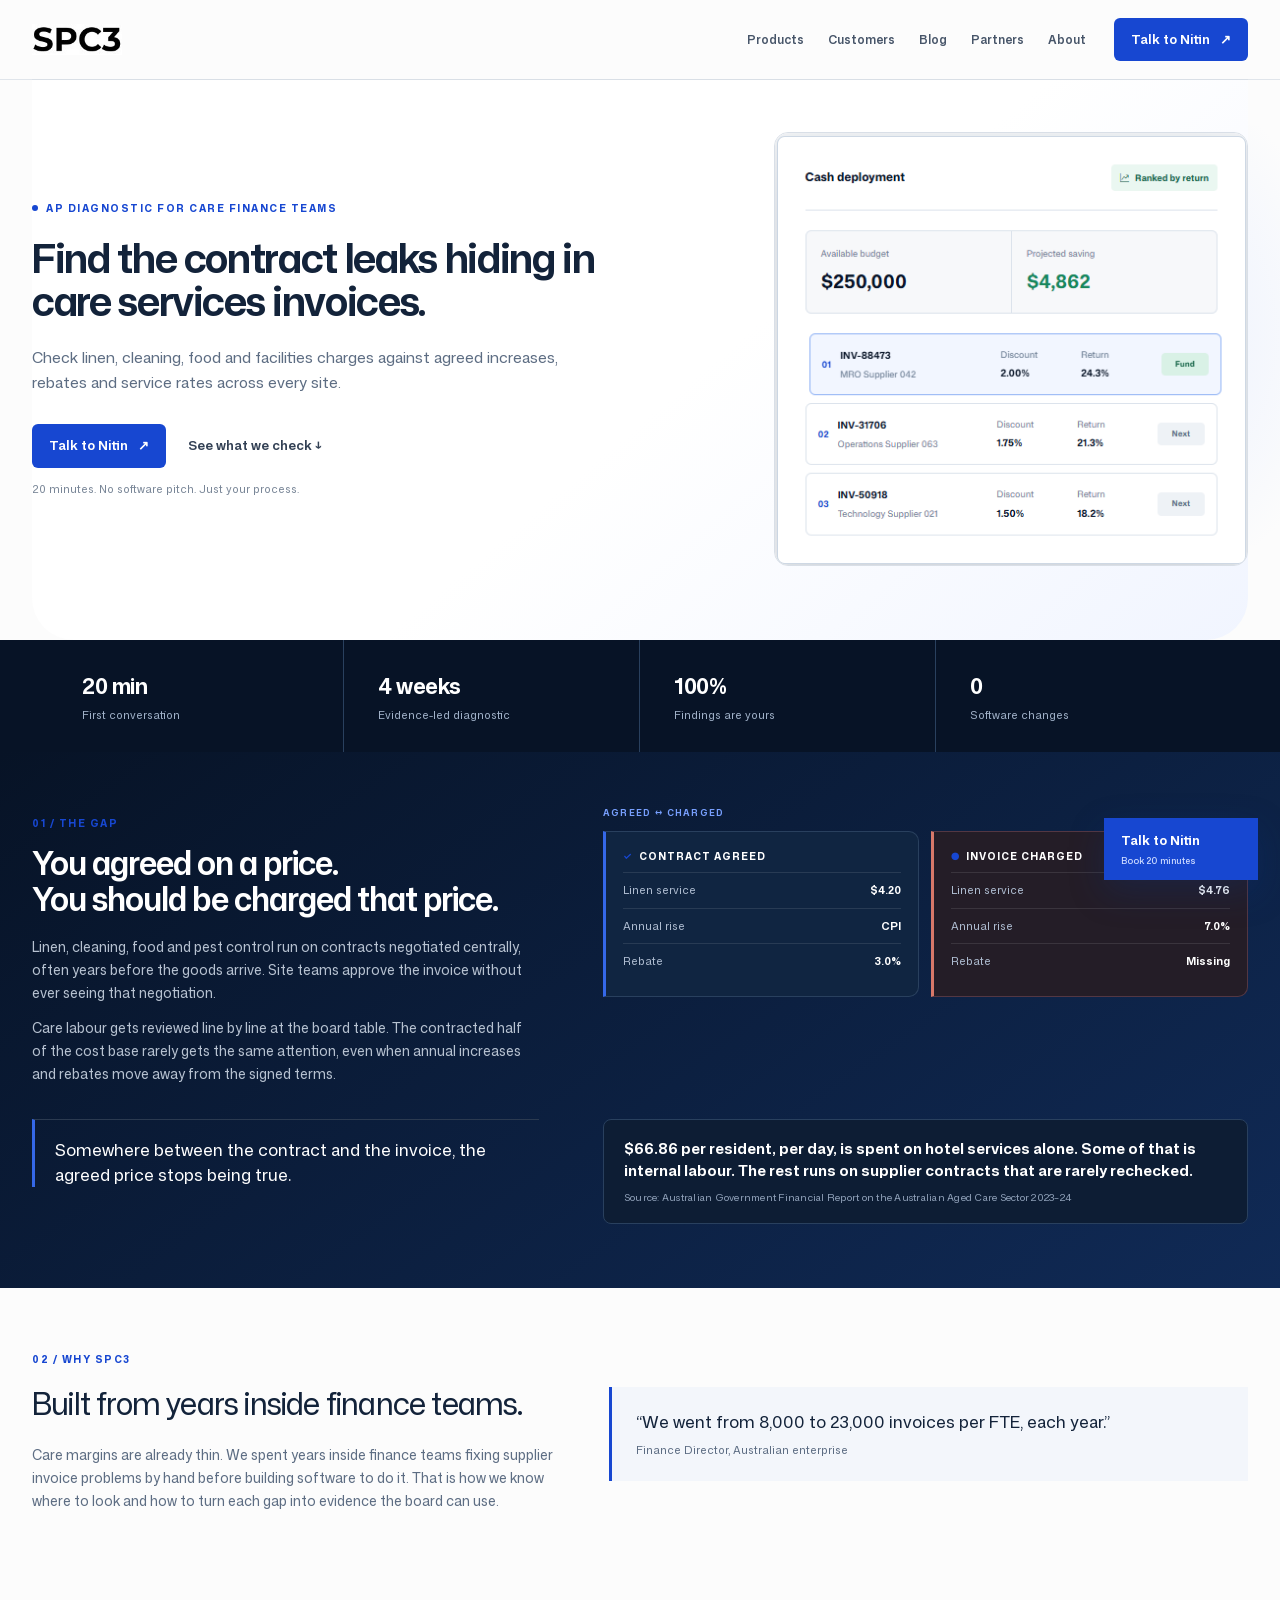
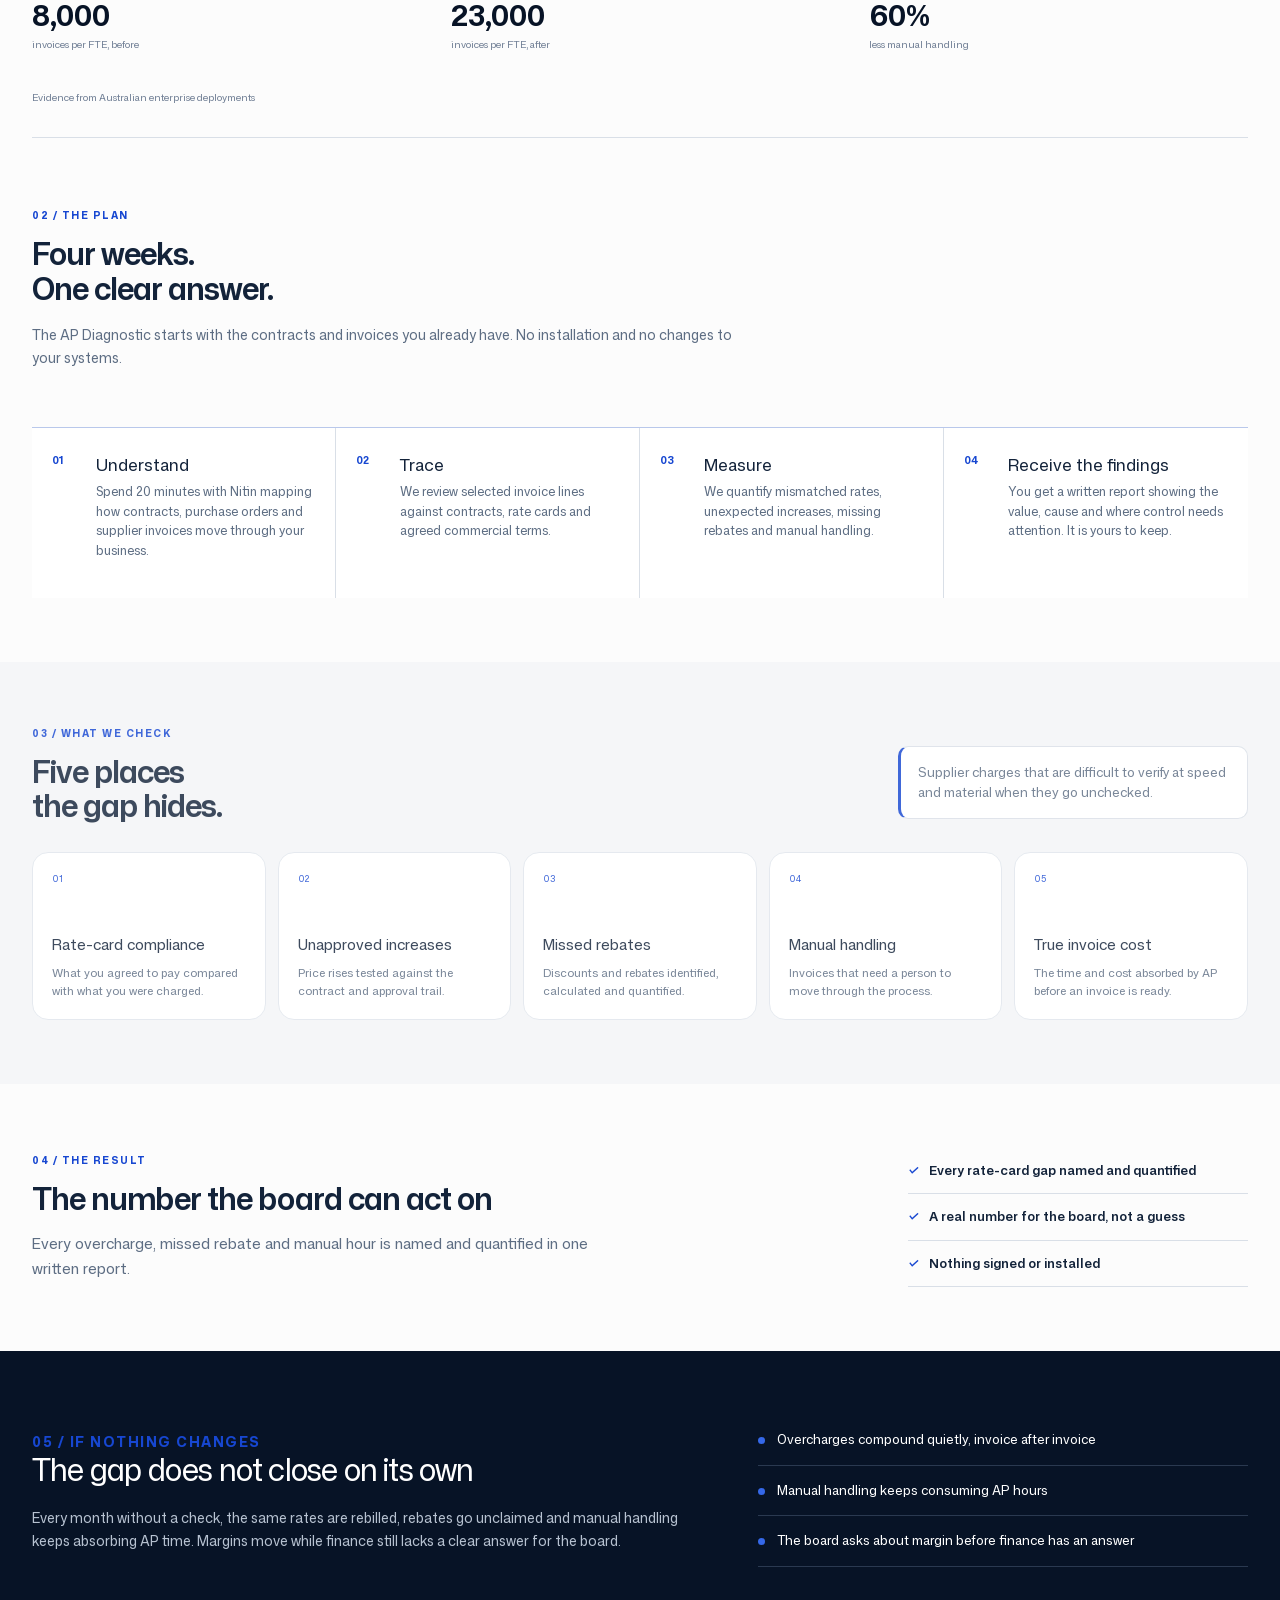
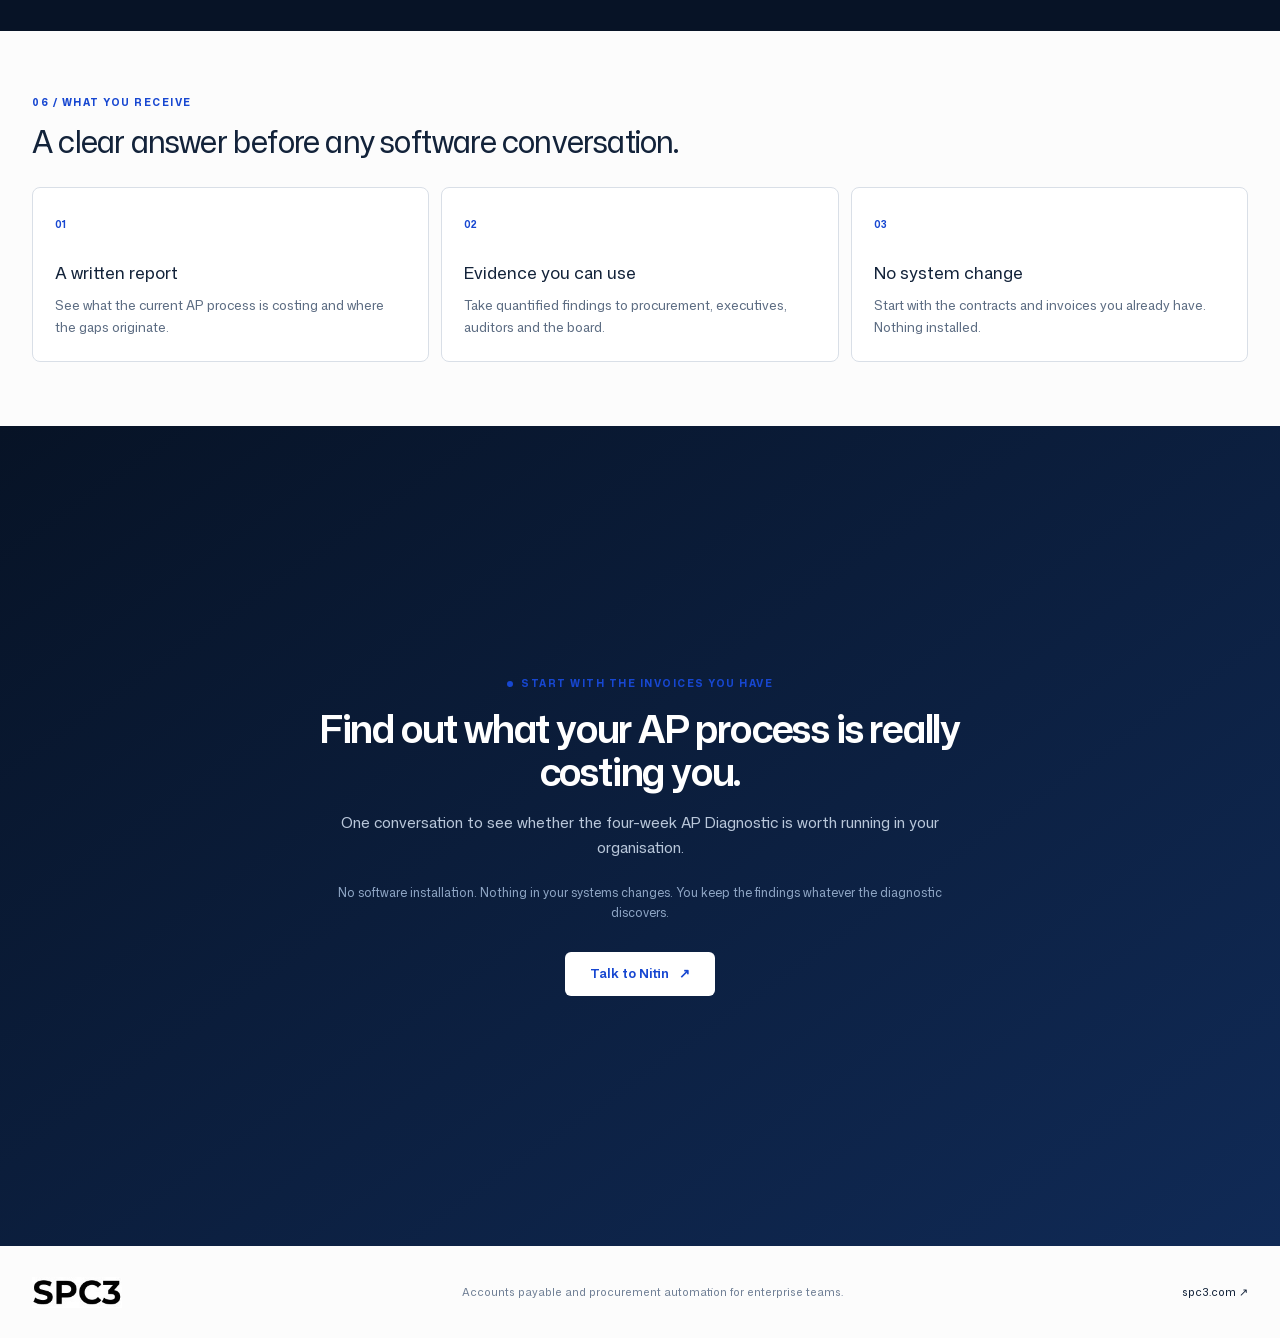
==== commit 1a1275e9: "Remove side journey navigation" ====
--- a/index.html
+++ b/index.html
@@ -1,2 +1,2 @@
-<!DOCTYPE html><html lang="en"><head><meta charSet="utf-8"/><meta name="viewport" content="width=device-width, initial-scale=1"/><link rel="stylesheet" href="styles-v6.css?v=14"><title>Healthcare &amp; Aged Care AP Diagnostic | SPC3</title><meta name="description" content="Check linen, cleaning, food and facilities charges against agreed rates, rebates and service terms."/>
+<!DOCTYPE html><html lang="en"><head><meta charSet="utf-8"/><meta name="viewport" content="width=device-width, initial-scale=1"/><link rel="stylesheet" href="styles-v6.css?v=15"><title>Healthcare &amp; Aged Care AP Diagnostic | SPC3</title><meta name="description" content="Check linen, cleaning, food and facilities charges against agreed rates, rebates and service terms."/>
 </head><body><main class="site care"><header class="nav wrap"><a class="logo" href="https://spc3.com/" aria-label="SPC3 home"><img src="[data-uri]" alt="SPC3"/></a><nav class="mainNav" aria-label="Main navigation"><a href="https://spc3.com/products">Products</a><a href="https://spc3.com/case-studies">Customers</a><a href="https://spc3.com/blogs">Blog</a><a href="https://spc3.com/partners">Partners</a><a href="https://spc3.com/aboutus">About</a></nav><a class="navCta" href="https://book.spc3mail.com/mr_upadhyay">Talk to Nitin <span>↗</span></a></header><section class="hero wrap"><div class="heroCopy"><p class="eyebrow"><i></i> <!-- -->AP Diagnostic for care finance teams</p><h1>Find the contract leaks hiding in care services invoices.</h1><p class="lead">Check linen, cleaning, food and facilities charges against agreed increases, rebates and service rates across every site.</p><div class="actions"><a class="primary" href="https://book.spc3mail.com/mr_upadhyay">Talk to Nitin <span>↗</span></a><a class="textLink" href="#checks">See what we check ↓</a></div><p class="reassure">20 minutes. No software pitch. Just your process.</p></div><div class="supplierVisual"><img src="cash-deployment.png?v=1" alt="Cash deployment ranked by return with budget, projected savings and invoice opportunities"/></div></section><section class="problem"><div class="wrap narrow"><p class="sectionNo">01 / THE GAP</p><h2>You agreed on a price.<br/>You should be charged that price.</h2><p>Linen, cleaning, food and pest control run on contracts negotiated centrally, often years before the goods arrive. Site teams approve the invoice without ever seeing that negotiation.</p><p>Care labour gets reviewed line by line at the board table. The contracted half of the cost base rarely gets the same attention, even when annual increases and rebates move away from the signed terms.</p><div class="comparison"><div class="rateBlock"><p><span>✓</span>Contract agreed</p><div class="rateRow"><span>Linen service</span><b>$4.20</b></div><div class="rateRow"><span>Annual rise</span><b>CPI</b></div><div class="rateRow"><span>Rebate</span><b>3.0%</b></div></div><div class="rateBlock danger"><p><span>●</span>Invoice charged</p><div class="rateRow"><span>Linen service</span><b>$4.76</b></div><div class="rateRow"><span>Annual rise</span><b>7.0%</b></div><div class="rateRow"><span>Rebate</span><b>Missing</b></div></div></div><blockquote>Somewhere between the contract and the invoice, the agreed price stops being true.</blockquote><aside class="contextStat"><strong>$66.86 per resident, per day, is spent on hotel services alone. Some of that is internal labour. The rest runs on supplier contracts that are rarely rechecked.</strong><span>Source: Australian Government Financial Report on the Australian Aged Care Sector 2023–24</span></aside></div></section><section class="guide wrap"><p class="sectionNo">02 / WHY SPC3</p><div><h2>Built from years inside finance teams.</h2><p>Care margins are already thin. We spent years inside finance teams fixing supplier invoice problems by hand before building software to do it. That is how we know where to look and how to turn each gap into evidence the board can use.</p><blockquote>“We went from 8,000 to 23,000 invoices per FTE, each year.” <span>Finance Director, Australian enterprise</span></blockquote></div></section><section class="proof wrap"><div><strong>8,000</strong><span>invoices per FTE, before</span></div><div><strong>23,000</strong><span>invoices per FTE, after</span></div><div><strong>60%</strong><span>less manual handling</span></div><p>Evidence from Australian enterprise deployments</p></section><section class="plan wrap"><div class="planIntro"><p class="sectionNo">02 / THE PLAN</p><h2>Four weeks.<br/>One clear answer.</h2><p>The AP Diagnostic starts with the contracts and invoices you already have. No installation and no changes to your systems.</p></div><div class="steps"><article><b>01</b><div><h3>Understand</h3><p>Spend 20 minutes with Nitin mapping how contracts, purchase orders and supplier invoices move through your business.</p></div></article><article><b>02</b><div><h3>Trace</h3><p>We review selected invoice lines against contracts, rate cards and agreed commercial terms.</p></div></article><article><b>03</b><div><h3>Measure</h3><p>We quantify mismatched rates, unexpected increases, missing rebates and manual handling.</p></div></article><article><b>04</b><div><h3>Receive the findings</h3><p>You get a written report showing the value, cause and where control needs attention. It is yours to keep.</p></div></article></div></section><section id="checks" class="checks"><div class="wrap"><p class="sectionNo">03 / WHAT WE CHECK</p><div class="checksHead"><h2>Five places<br/>the gap hides.</h2><p>Supplier charges that are difficult to verify at speed and material when they go unchecked.</p></div><div class="checkGrid"><article><span>0<!-- -->1</span><h3>Rate-card compliance</h3><p>What you agreed to pay compared with what you were charged.</p></article><article><span>0<!-- -->2</span><h3>Unapproved increases</h3><p>Price rises tested against the contract and approval trail.</p></article><article><span>0<!-- -->3</span><h3>Missed rebates</h3><p>Discounts and rebates identified, calculated and quantified.</p></article><article><span>0<!-- -->4</span><h3>Manual handling</h3><p>Invoices that need a person to move through the process.</p></article><article><span>0<!-- -->5</span><h3>True invoice cost</h3><p>The time and cost absorbed by AP before an invoice is ready.</p></article></div></div></section><section class="outcome wrap"><div><p class="sectionNo">04 / THE RESULT</p><h2>The number the board can act on</h2><p>Every overcharge, missed rebate and manual hour is named and quantified in one written report.</p></div><ul><li>Every rate-card gap named and quantified</li><li>A real number for the board, not a guess</li><li>Nothing signed or installed</li></ul></section><section class="risk"><div class="wrap"><div><p class="sectionNo">05 / IF NOTHING CHANGES</p><h2>The gap does not close on its own</h2><p>Every month without a check, the same rates are rebilled, rebates go unclaimed and manual handling keeps absorbing AP time. Margins move while finance still lacks a clear answer for the board.</p></div><ul><li>Overcharges compound quietly, invoice after invoice</li><li>Manual handling keeps consuming AP hours</li><li>The board asks about margin before finance has an answer</li></ul></div></section><section class="offer wrap"><p class="sectionNo">06 / WHAT YOU RECEIVE</p><h2>A clear answer before any software conversation.</h2><div><article><b>01</b><h3>A written report</h3><p>See what the current AP process is costing and where the gaps originate.</p></article><article><b>02</b><h3>Evidence you can use</h3><p>Take quantified findings to procurement, executives, auditors and the board.</p></article><article><b>03</b><h3>No system change</h3><p>Start with the contracts and invoices you already have. Nothing installed.</p></article></div></section><section class="finalCta"><div class="wrap"><p class="eyebrow light"><i></i> Start with the invoices you have</p><h2>Find out what your AP process is really costing you.</h2><p>One conversation to see whether the four-week AP Diagnostic is worth running in your organisation.</p><p class="finalNote">No software installation. Nothing in your systems changes. You keep the findings whatever the diagnostic discovers.</p><a class="primary pale" href="https://book.spc3mail.com/mr_upadhyay">Talk to Nitin <span>↗</span></a></div></section><footer class="wrap"><a class="logo" href="https://spc3.com/" aria-label="SPC3 home"><img src="[data-uri]" alt="SPC3"/></a><p>Accounts payable and procurement automation for enterprise teams.</p><a href="https://spc3.com/">spc3.com ↗</a></footer></main><script src="experience-v1.js?v=1"></script></body></html>
